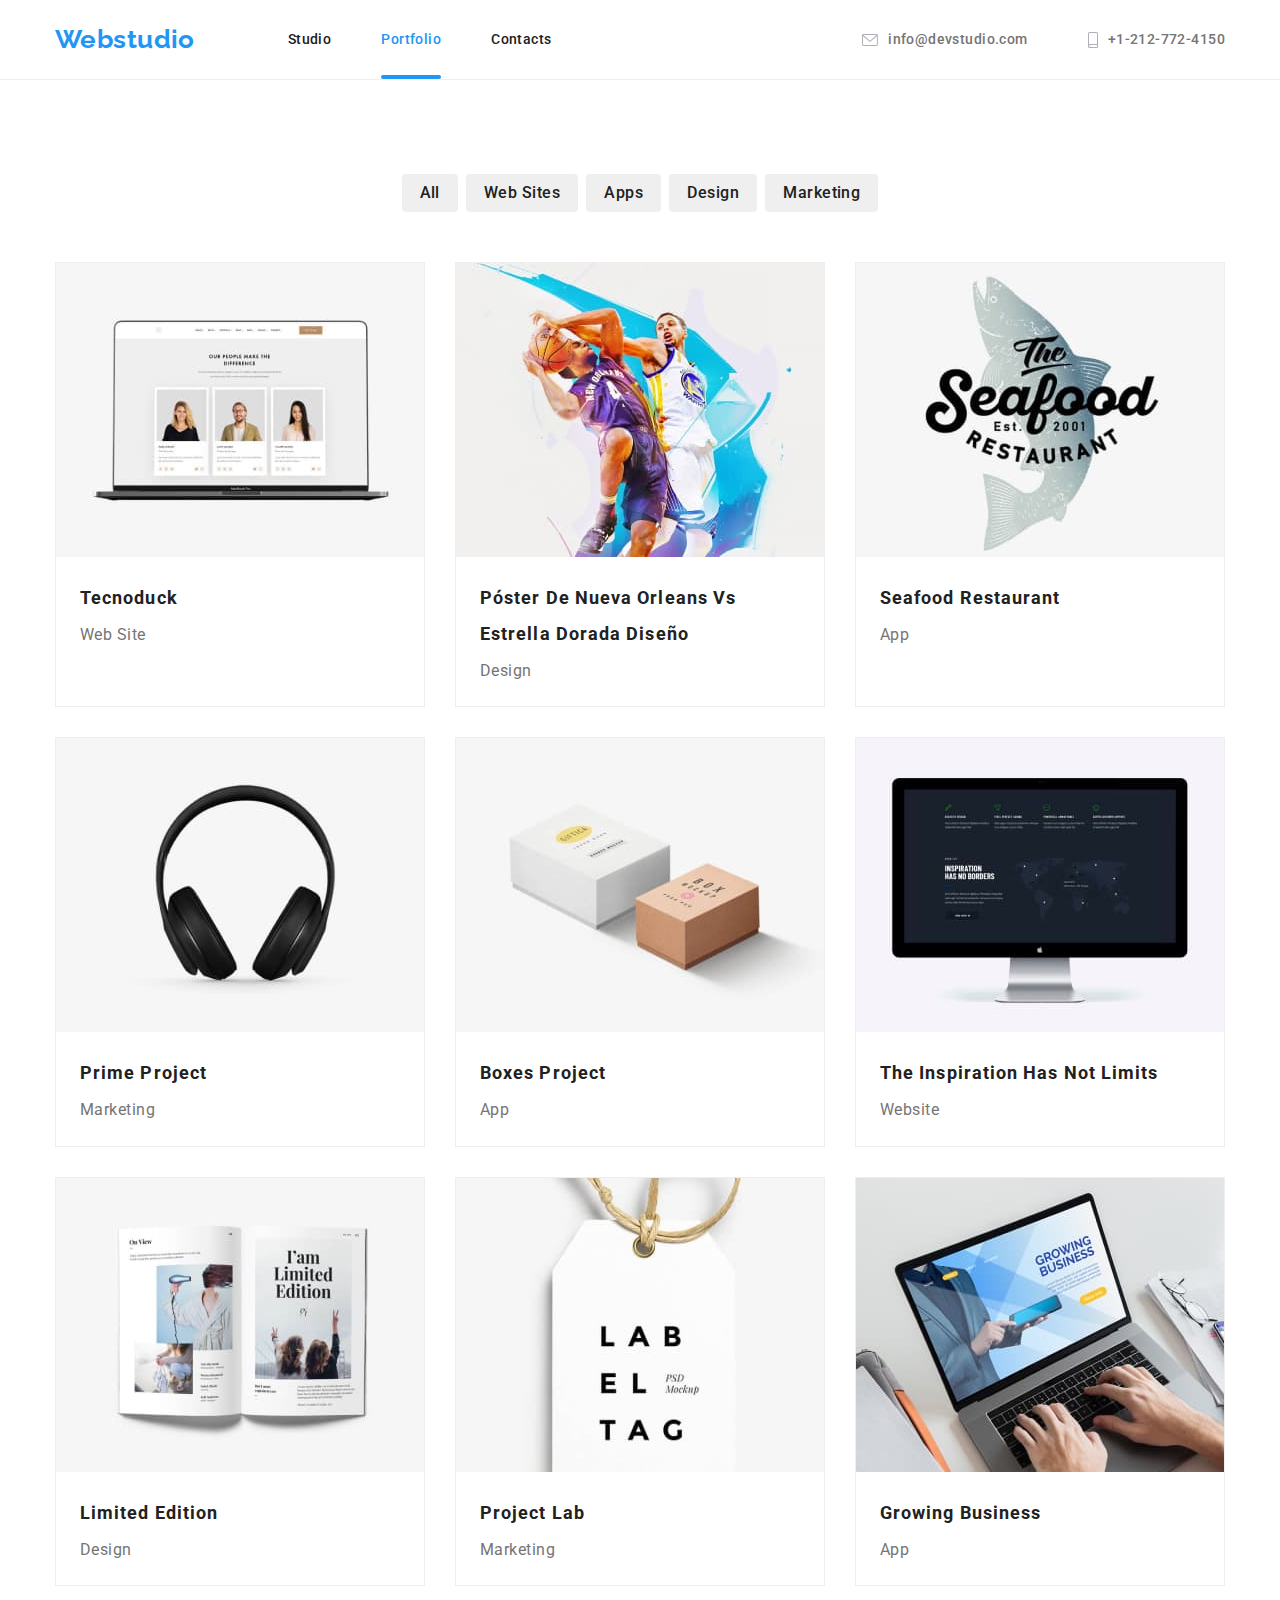
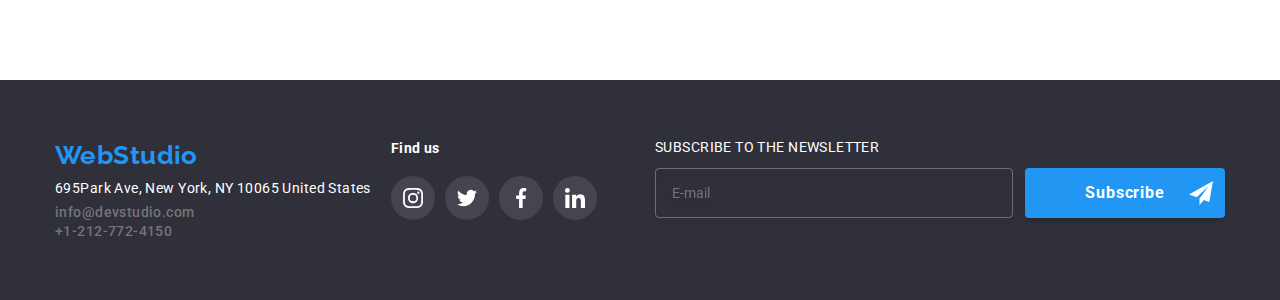
==== portfolio.html @ 1fa424a2 "Initial commit" ====
<!DOCTYPE html>
<html lang="en">
  <head>
    <meta charset="UTF-8" />
    <meta http-equiv="X-UA-Compatible" content="IE=edge" />
    <meta name="viewport" content="width=device-width, initial-scale=1.0" />
    <title>Document</title>
    <link rel="stylesheet" href="modern-normalize.css" />
    <link rel="stylesheet" href="./css/style.css" />
    <link rel="preconnect" href="https://fonts.googleapis.com" />
    <link rel="preconnect" href="https://fonts.gstatic.com" crossorigin />
    <link
      href="https://fonts.googleapis.com/css2?family=Raleway:wght@700&family=Roboto:wght@400;500;700;900&display=swap"
      rel="stylesheet"
    />
  </head>
  <body>
    <header class="border">
      <div class="container header-container">
        <nav class="menu">
          <a class="logo" href="index.html">Webstudio</a>
          <ul class="list header-pages">
            <li id="current" class="list-item">
              <a class="list link-pages" href="index.html">Studio</a>
            </li>
            <li class="list-item">
              <a class="list link-pages current portfolio" href="portfolio.html"
                >Portfolio</a
              >
            </li>
            <li class="list-item">
              <a class="list link-pages contacto" href="#">Contacts</a>
            </li>
          </ul>
        </nav>

        <ul class="list-contact">
          <li class="list-item">
            <a
              class="list link email list-contact icon icon-contact"
              href="mailto: info@devstudio.com"
            >
              <svg width="16" height="12">
                <use href="./images/symbol-defs.svg#icon-sobre-activable"></use>
              </svg>
              info@devstudio.com
            </a>
          </li>
          <li class="list-item">
            <a
              class="list link tel list-contact icon icon-contact"
              href="tel: +1-212-772-4150"
            >
              <svg width="10" height="16">
                <use href="./images/symbol-defs.svg#icon-telfono"></use>
              </svg>
              +1-212-772-4150
            </a>
          </li>
        </ul>
      </div>
    </header>
    <main>
      <section class="section">
        <div class="container list-portfolio">
          <h1 class="visually-hidden" hidden>portfolio</h1>
          <ul class="list portfolio-button">
            <li class="item-button">
              <button class="list button all" type="button">all</button>
            </li>
            <li class="item-button">
              <button class="list button web sites" type="button">
                web sites
              </button>
            </li>
            <li class="item-button">
              <button class="list button apps" type="button">apps</button>
            </li>
            <li class="item-button">
              <button class="list button design" type="button">design</button>
            </li>
            <li class="item-button">
              <button class="list button marketing" type="button">
                marketing
              </button>
            </li>
          </ul>

          <ul class="list list-container">
            <li class="container-portfolio">
              <a class="link-poster" href="www.tecknoduck.com">
                <div class="container-mask">
                  <img
                    class="image-portfolio"
                    src="./images/img8.jpg"
                    width="370"
                    alt="Computer"
                  />
                  <p class="text-mask">
                    Tecnoduck es una plataforma de distribución de coronavirus
                    de última generación. Las compañías usan esta plataforma
                    para el espionaje digital y los ataques a los servidores
                    seguros de la competencia.
                  </p>
                </div>
                <div class="feature-portfolio">
                  <h3 class="description">tecnoduck</h3>
                  <p class="text">web site</p>
                </div>
              </a>
            </li>
            <li class="container-portfolio">
              <a class="link-poster" href="www.new_orleans.com">
                <div class="container-mask">
                  <img
                    class="image-portfolio"
                    src="./images/img9.jpg"
                    width="370"
                    alt="new orleans vs golden star"
                  />
                  <p class="text-mask">
                    Tecnoduck es una plataforma de distribución de coronavirus
                    de última generación. Las compañías usan esta plataforma
                    para el espionaje digital y los ataques a los servidores
                    seguros de la competencia.
                  </p>
                </div>
                <div class="feature-portfolio">
                  <h3 class="description">
                    Póster de Nueva Orleans vs Estrella Dorada Diseño
                  </h3>
                  <p class="text">design</p>
                </div>
              </a>
            </li>
            <li class="container-portfolio">
              <a class="link-poster" href="www.new_orleans.com">
                <div class="container-mask">
                  <img
                    class="image-portfolio"
                    src="./images/img10.jpg"
                    width="370"
                    alt="seafood restaurant"
                  />
                  <p class="text-mask">
                    Tecnoduck es una plataforma de distribución de coronavirus
                    de última generación. Las compañías usan esta plataforma
                    para el espionaje digital y los ataques a los servidores
                    seguros de la competencia.
                  </p>
                </div>
                <div class="feature-portfolio">
                  <h3 class="description">Seafood restaurant</h3>
                  <p class="text">app</p>
                </div>
              </a>
            </li>
            <li class="container-portfolio">
              <a class="link-poster" href="www.new_orleans.com">
                <div class="container-mask">
                  <img
                    class="image-portfolio"
                    src="./images/img11.jpg"
                    width="370"
                    alt="earphones"
                  />
                  <p class="text-mask">
                    Tecnoduck es una plataforma de distribución de coronavirus
                    de última generación. Las compañías usan esta plataforma
                    para el espionaje digital y los ataques a los servidores
                    seguros de la competencia.
                  </p>
                </div>
                <div class="feature-portfolio">
                  <h3 class="description">prime project</h3>
                  <p class="text">marketing</p>
                </div>
              </a>
            </li>
            <li class="container-portfolio">
              <a class="link-poster" href="www.new_orleans.com">
                <div class="container-mask">
                  <img
                    class="image-portfolio"
                    src="./images/img12.jpg"
                    width="370"
                    alt="boxes project"
                  />
                  <p class="text-mask">
                    Tecnoduck es una plataforma de distribución de coronavirus
                    de última generación. Las compañías usan esta plataforma
                    para el espionaje digital y los ataques a los servidores
                    seguros de la competencia.
                  </p>
                </div>
                <div class="feature-portfolio">
                  <h3 class="description">boxes project</h3>
                  <p class="text">app</p>
                </div>
              </a>
            </li>
            <li class="container-portfolio">
              <a class="link-poster" href="www.new_orleans.com">
                <div class="container-mask">
                  <img
                    class="image-portfolio"
                    src="./images/img13.jpg"
                    width="370"
                    alt="inspiration"
                  />
                  <p class="text-mask">
                    Tecnoduck es una plataforma de distribución de coronavirus
                    de última generación. Las compañías usan esta plataforma
                    para el espionaje digital y los ataques a los servidores
                    seguros de la competencia.
                  </p>
                </div>
                <div class="feature-portfolio">
                  <h3 class="description">the inspiration has not limits</h3>
                  <p class="text">website</p>
                </div>
              </a>
            </li>
            <li class="container-portfolio">
              <a class="link-poster" href="www.new_orleans.com">
                <div class="container-mask">
                  <img
                    class="image-portfolio"
                    src="./images/img14.jpg"
                    width="370"
                    alt="limited edition"
                  />
                  <p class="text-mask">
                    Tecnoduck es una plataforma de distribución de coronavirus
                    de última generación. Las compañías usan esta plataforma
                    para el espionaje digital y los ataques a los servidores
                    seguros de la competencia.
                  </p>
                </div>
                <div class="feature-portfolio">
                  <h3 class="description">limited edition</h3>
                  <p class="text">design</p>
                </div>
              </a>
            </li>
            <li class="container-portfolio">
              <a class="link-poster" href="www.new_orleans.com">
                <div class="container-mask">
                  <img
                    class="image-portfolio"
                    src="./images/img15.jpg"
                    width="370"
                    alt="lab project"
                  />
                  <p class="text-mask">
                    Tecnoduck es una plataforma de distribución de coronavirus
                    de última generación. Las compañías usan esta plataforma
                    para el espionaje digital y los ataques a los servidores
                    seguros de la competencia.
                  </p>
                </div>
                <div class="feature-portfolio">
                  <h3 class="description">project lab</h3>
                  <p class="text">marketing</p>
                </div>
              </a>
            </li>
            <li class="container-portfolio">
              <a class="link-poster" href="www.new_orleans.com">
                <div class="container-mask">
                  <img
                    class="image-portfolio"
                    src="./images/img16.jpg"
                    width="370"
                    alt="growing business"
                  />
                  <p class="text-mask">
                    Tecnoduck es una plataforma de distribución de coronavirus
                    de última generación. Las compañías usan esta plataforma
                    para el espionaje digital y los ataques a los servidores
                    seguros de la competencia.
                  </p>
                </div>
                <div class="feature-portfolio">
                  <h3 class="description">growing business</h3>
                  <p class="text">app</p>
                </div>
              </a>
            </li>
          </ul>
        </div>
      </section>
    </main>
    <footer class="footer-section">
      <div class="container container-footer">
        <div>
          <a class="logo-footer" href="WebStudio">WebStudio</a>
          <address class="">
            <a
              class="link contacts site"
              href="https://goo.gl/maps/ua91CeisvxC2wW5t7"
              >695Park Ave, New York, NY 10065 United States</a
            >
            <ul class="link list-footer">
              <li class="footer-item">
                <a class="link contacts email" href="mailto:info@devstudio.com"
                  >info@devstudio.com</a
                >
              </li>
              <li class="footer-item">
                <a class="link contacts tel" href="tel:+1-212-772-4150"
                  >+1-212-772-4150</a
                >
              </li>
            </ul>
          </address>
        </div>
        <div class="icon-social-section">
          <h3 class="social-media">Find us</h3>
          <ul class="list container-icon-footer">
            <li class="container-icon-footer-link">
              <a
                class="icon-footer icon-footer-social"
                href="www.instagram.com"
              >
                <svg width="20" height="20">
                  <use href="./images/symbol-defs.svg#icon-instagram"></use>
                </svg>
              </a>
            </li>
            <li class="container-icon-footer-link">
              <a class="icon-footer icon-footer-social" href="www.twitter.com">
                <svg width="20" height="20">
                  <use href="./images/symbol-defs.svg#icon-twitter"></use>
                </svg>
              </a>
            </li>
            <li class="container-icon-footer-link">
              <a class="icon-footer icon-footer-social" href="www.facebook.com">
                <svg width="20" height="20">
                  <use href="./images/symbol-defs.svg#icon-facebook"></use>
                </svg>
              </a>
            </li>
            <li class="container-icon-footer-link">
              <a class="icon-footer icon-footer-social" href="www.linkedin.com">
                <svg width="20" height="20">
                  <use href="./images/symbol-defs.svg#icon-linkedin"></use>
                </svg>
              </a>
            </li>
          </ul>
        </div>
        <div class="subscribe">
          <p class="text-subscribe">subscribe to the newsletter</p>
          <div class="content-subscribe">
            <form class="form" name="signup_form" autocomplete="on" novalidate>
              <div>
                <label>
                  <input
                    class="input input-email"
                    type="email"
                    name="email"
                    placeholder="E-mail"
                    class="text-placeholder"
                    pattern="[a-zA-Z0-9_]+([.][a-zA-Z0-9_]+)*@[a-zA-Z0-9_]+([.][a-zA-Z0-9_]+)*[.][a-zA-Z]{1,5}"
                    size="40"
                    required
                  />
                </label>
              </div>
              <button class="button-subscribe" type="submit">
                <span class="text-subscribe-button"> Subscribe </span>
                <svg class="icon-subscribe" width="24" height="24">
                  <use href="./images/symbol-defs.svg#icon-airplane"></use>
                </svg>
              </button>
            </form>
          </div>
        </div>
      </div>
    </footer>
  </body>
</html>
---- css/style.css ----
body {
  font-size: 14px;
  font-family: 'Roboto', sans-serif;
  letter-spacing: 0.03em;
  color: var(--primary-text-color);
  background-color: var(--primary-white-color);
}
:root {
  --brand-color: #2196f3;
  --primary-text-color: #212121;
  --primary-white-color: #ffffff;
  --primary-enlace-color: #757575;
  --primary-background-color: #2f303a;
  --secondary-text-color: #757575;
  --secondary-background-color: #f5f4fa;
  --container-color: #eeeeee;
  --fill-icon: #afb1b8;
}
h1,
h2,
h3,
h4,
h5,
h6,
p {
  margin-top: 0;
}
.section {
  padding-top: 94px;
  padding-bottom: 94px;
}
.container {
  width: 1200px;
  padding-left: 15px;
  padding-right: 15px;
  margin: 0 auto;
}
.header-container {
  display: flex;
  align-items: center;
}

.border {
  border-bottom: 1px solid #eeeeee;
}
.menu {
  display: flex;
  align-items: center;
}
.list.link {
  color: var(--secondary-text-color);
}
.list {
  list-style: none;
  padding-left: 0px;
  margin: 0px;
}
.link-pages {
  cursor: pointer;
  padding-top: 30px;
  padding-bottom: 30px;
  font-style: normal;
  font-weight: 500;
  line-height: 1.2;
  color: var(--primary-text-color);
  text-decoration: none;
  list-style: none;
  height: 50px;
  position: relative;
  transition: color 250ms cubic-bezier(0.4, 0, 0.2, 1);
}
.current::after {
  content: '';
  display: block;
  width: 100%;
  height: 4px;
  background-color: var(--brand-color);
  position: absolute;
  bottom: -2px;
  border-radius: 2px;
}

*,
*::before,
*::after {
  box-sizing: border-box;
}
.list.header {
  margin-left: 93px;
  padding-left: 0px;
  margin-top: 0px;
  margin-bottom: 0px;
}

.list-contact {
  list-style: none;
  display: flex;
  margin-left: auto;
  align-items: center;
  margin-bottom: 0;
  margin-top: 0;
  padding-left: 0;
  gap: 10px;
  transition: color 250ms cubic-bezier(0.4, 0, 0.2, 1);
}
.list-contact:hover,
.list-contact:focus {
  color: var(--brand-color);
}

.icon {
  z-index: 2;
  fill: var(--fill-icon);
}
.icon-contact:hover,
.icon-contact:focus {
  fill: var(--brand-color);
  outline: none;
}

.icon:focus,
.icon:hover {
  fill: var(--brand-color);
  outline: none;
}

.list-item {
  margin-right: 50px;
  color: var(--secondary-text-color);
}

.list-item:last-child {
  margin-right: 0;
}

.list-link:last-child {
  margin: 0;
}
.button:focus {
  color: var(--primary-white-color);
  background: var(--brand-color);
  box-shadow: 0px 3px 1px rgba(0, 0, 0, 0.1), 0px 1px 2px rgba(0, 0, 0, 0.08),
    0px 2px 2px rgba(0, 0, 0, 0.12);
  border-radius: 4px;
  outline: none;
}
.link:focus {
  color: var(--brand-color);
  outline: none;
}
.link-pages:focus,
.link-pages:hover {
  color: var(--brand-color);
  outline: none;
}

.logo {
  font-family: 'Raleway';
  font-style: normal;
  font-weight: 700;
  font-size: 26px;
  line-height: 1.2;
  color: var(--brand-color);
  text-decoration: none;
  cursor: pointer;
  padding-top: 24px;
  padding-bottom: 24px;
}
.header-pages {
  display: flex;
  align-items: center;
  margin-left: 93px;
}
.link {
  font-style: normal;
  font-weight: 500;
  line-height: 1.2;
  color: var(--primary-text-color);
  text-decoration: none;
  list-style: none;
}
.link.contacts {
  font-style: normal;
  font-weight: 500;
  font-size: 14px;
  color: var(--primary-enlace-color);
  text-decoration: none;
  list-style: none;
  transition: color 250ms cubic-bezier(0.4, 0, 0.2, 1);
}

.link.contacts:hover,
.link.contacts:focus {
  color: var(--brand-color);
  outline: none;
}
.link:hover,
.link:focus {
  color: var(--brand-color);
}

.hero-section {
  background: var(--primary-background-color);
  padding-top: 200px;
  padding-bottom: 200px;
  background-image: url(../images/Imagen_hero.jpg);
  background-repeat: no-repeat;
  margin: auto;
  align-items: center;
  justify-content: center;
  background-position: 50% 50%;
  background-size: cover;
}
.hero-image {
  width: 1200px;
  margin: 0 auto;
}
.hero-content {
  display: flex;
  flex-direction: column;
  align-content: center;
  text-align: center;
  align-items: center;
}
.hero.title {
  font-style: normal;
  font-weight: 900;
  font-size: 44px;
  line-height: 1.4;
  letter-spacing: 0.06em;
  text-transform: uppercase;
  color: var(--primary-white-color);
  width: 696px;
  margin-top: 0px;
  margin-bottom: 30px;
  text-align: center;
}
.hero.buttom {
  font-family: inherit;
  font-style: normal;
  font-weight: 700;
  font-size: 16px;
  line-height: 1.9;
  text-align: center;
  letter-spacing: 0.06em;
  color: var(--primary-white-color);
  background: var(--brand-color);
  box-shadow: 0px 4px 4px rgba(0, 0, 0, 0.15);
  border-radius: 4px;
  cursor: pointer;
  padding: 10px 32px;
  transition: box-shadow 250ms cubic-bezier(0.4, 0, 0.2, 1),
    color 250ms cubic-bezier(0.4, 0, 0.2, 1),
    background-color 250ms cubic-bezier(0.4, 0, 0.2, 1);
}
.hero.button:focus,
.hero.button:hover {
  outline: var(--brand-color);
}

.backdrop {
  position: fixed;
  top: 0;
  left: 0;
  width: 100%;
  height: 100%;
  background-color: rgba(0, 0, 0, 0.5);
  opacity: 1;
  visibility: visible;
  transition: opacity 250ms cubic-bezier(0.4, 0, 0.2, 1),
    visibility 250ms cubic-bezier(0.4, 0, 0.2, 1);
}
.backdrop.is-hidden {
  visibility: hidden;
  opacity: 0;
  pointer-events: none;
}
.modal {
  position: absolute;
  top: 50%;
  left: 50%;
  transform: translate(-50%, -50%) scale(1);
  width: 528px;
  height: 581px;
  border-radius: 4px;
  background-color: var(--primary-white-color);
  box-shadow: 0px 1px 3px rgba(0, 0, 0, 0.12), 0px 1px 1px rgba(0, 0, 0, 0.14),
    0px 2px 1px rgba(0, 0, 0, 0.2);
  display: flex;
  flex-wrap: wrap;
  justify-content: center;
}
.input-information {
  padding-top: 40px;
}
.input-information-subscribe {
  display: flex;
  flex-wrap: wrap;
  justify-content: center;
  align-items: center;
  margin-bottom: 25px;
}
.text-modal {
  font-size: 20px;
  line-height: 1.1;
  text-align: Center;
  width: 448px;
  margin-bottom: 0;
  font-weight: 700;
  letter-spacing: 0.03em;
  color: var(--primary-text-color);
}
.title-text-modal {
  margin-bottom: 12px;
}
.button-exit {
  position: absolute;
  top: 8px;
  right: 8px;
  padding: 0;
  border: 0;
  margin: 0;
  display: flex;
  flex-wrap: wrap;
  justify-content: center;
  align-items: center;
  width: 30px;
  height: 30px;
  border-radius: 50%;
  background: var(--primary-white-color);
  border: 1px solid rgba(0, 0, 0, 0.1);
  fill: var(--fill-icon);
  transition: color 250ms cubic-bezier(0.4, 0, 0.2, 1),
    background-color 250ms cubic-bezier(0.4, 0, 0.2, 1);
}
.button-exit:focus,
.button-exit:hover {
  fill: var(--brand-color);
}
.container-subscribe {
  width: 448px;
  flex-wrap: wrap;
  align-items: center;
  justify-content: center;
}
.form {
  gap: 12px;
  display: flex;
  flex-wrap: wrap;
  align-items: center;
  justify-content: center;
}

.form-label {
  font-size: 12px;
  line-height: 1.2;
  text-align: Left;
  font-weight: 400;
  letter-spacing: 0.01em;
  color: var(--primary-enlace-color);
  margin-bottom: 10px;
  fill: var(--primary-text-color);
  transition: fill 250ms cubic-bezier(0.4, 0, 0.2, 1),
    border-color 250ms cubic-bezier(0.4, 0, 0.2, 1);
}
.comment {
  margin-bottom: 0;
}

.form-label:focus-within {
  fill: var(--brand-color);
}
.form-label-person {
  position: relative;
}

.icon-person {
  position: absolute;
  top: 25px;
  left: 15px;
}

.form-label-tel {
  position: relative;
}
.icon-tel {
  position: absolute;
  top: 25px;
  left: 15px;
}
.form-label-email {
  position: relative;
}
.icon-email {
  position: absolute;
  top: 25px;
  left: 15px;
}

.form-input-text {
  width: 448px;
  height: 120px;
  border-radius: 4px;
  border-color: var(--primary-text-color);
  padding: 12px 16px 12px 16px;
  border: 1px solid rgba(33, 33, 33, 0.2);
  cursor: pointer;
  margin-left: 0;
}
.form-input-text:focus-within {
  border-color: var(--brand-color);
  outline: 0 none;
}
.comment {
  display: flex;
  flex-direction: column;
}

.text-comment {
  justify-content: flex-start;
  font-size: 2px;
}
textarea {
  resize: none;
}
.container-terms {
  display: flex;
  justify-content: center;
  text-align: center;
  align-items: center;
  gap: 12px;
  margin-bottom: 12px;
}

.check-input {
  display: none;
}
.checkbox {
  width: 16px;
  height: 16px;
  border: 2px solid var(--primary-text-color);
  border-radius: 2px;
  display: flex;
  justify-content: center;
  align-items: center;
  cursor: pointer;
  fill: transparent;
  transition: color 250ms cubic-bezier(0.4, 0, 0.2, 1),
    fill 250ms cubic-bezier(0.4, 0, 0.2, 1);
  margin-bottom: 22px;
}

.checkbox svg {
  width: 16px;
  height: 16px;
}
.check-input:checked + .checkbox {
  background: var(--brand-color);
  border: 2px solid var(--brand-color);
}

.checkbox::before {
  content: '';
  background: var(--brand-color);
  position: absolute;
  border-radius: 2px;
  transform: scale(0);
  display: block;
  z-index: -1;
}

.modal-terms {
  color: var(--primary-enlace-color);
  font-weight: 400;
  font-size: 14px;
  line-height: 1.8;
  letter-spacing: 0.03em;
  width: 360px;
  text-align: left;
}
.form-input {
  padding: 8px;
  border: 1px solid #2a2a2a;
  font-family: inherit;
  font-size: 16px;
  outline: none;
  width: 448px;
  height: 40px;
  text-indent: 50px;
  gap: 10px;
  border: 1px solid rgba(33, 33, 33, 0.2);
  border-radius: 4px;
  cursor: pointer;
  fill: red;
}
.form-input:not(:placeholder-shown):required:valid {
  border-color: green;
}

.form-input:not(:placeholder-shown):required:invalid {
  border-color: red;
}
.form-input:focus-within {
  border-color: var(--brand-color);
}
.input-text-coment:focus-within {
  border-color: var(--brand-color);
}
.form-input::placeholder {
  color: var(--primary-white-color);
}
.section-feature {
  padding-top: 94px;
  padding-bottom: 94px;
}
.visually-hidden {
  position: absolute;
  width: 1px;
  height: 1px;
  margin: -1px;
  border: 0;
  padding: 0;
  white-space: nowrap;
  clip-path: inset(100%);
  clip: rect(0 0 0 0);
  overflow: hidden;
}
.icon-feature-section {
  display: flex;
  justify-content: center;
  align-items: center;
  cursor: pointer;
  background: var(--secondary-background-color);
  border-radius: 4px;
  margin-bottom: 30px;
  width: 270px;
  height: 120px;
}
.icon-feature {
  fill: var(--brand-color);
}

.feature-section {
  display: flex;
  flex-wrap: wrap;
  justify-content: center;
  gap: 30px;
  padding-bottom: 0;
  padding-top: 0;
}

.feature-box {
  flex-basis: calc((100% - 90px) / 4);
}

.feature-section-list-title {
  font-style: normal;
  font-weight: 700;
  line-height: 1.2;
  text-transform: uppercase;
  color: var(--primary-text-color);
  margin-bottom: 10px;
  letter-spacing: 0.03em;
}
.feature-section-list-text {
  font-style: normal;
  font-weight: 400;
  line-height: 24px;
  color: var(--secondary-text-color);
  margin-bottom: 0px;
}
.container-image-work-1 {
  position: relative;
  display: inline-block;
}
.container-image-work-2 {
  position: relative;
  display: inline-block;
}
.container-image-work-3 {
  position: relative;
  display: inline-block;
}
.text-work {
  position: absolute;
  right: 0;
  bottom: 0;
  color: var(--primary-white-color);
  width: 370px;
  background-color: rgba(47, 48, 58, 0.8);
  padding-bottom: 27px;
  padding-top: 27px;
  display: flex;
  justify-content: center;
  margin-bottom: 0;
}
.text-photos-work {
  margin-bottom: 0;
  font-weight: 700;
  font-size: 14px;
  text-align: center;
  line-height: 1.2;
  letter-spacing: 0.03em;
  text-transform: uppercase;
  color: var(--primary-white-color);
}
.photos-work {
  display: flex;
  flex-wrap: wrap;
  justify-content: center;
  gap: 30px;
  padding-top: 0;
  padding-bottom: 0;
}

.work-images {
  flex-basis: calc((100% - 60px) / 3);
}

.subtitle-work {
  font-style: normal;
  font-weight: 700;
  font-size: 36px;
  line-height: 1.2;
  text-align: center;
  color: var(--primary-text-color);
  margin-bottom: 55px;
}
.team-section {
  background-color: var(--secondary-background-color);
}
.subtitle-team {
  font-style: normal;
  font-weight: 700;
  font-size: 36px;
  line-height: 1.2;
  text-align: center;
  color: var(--primary-text-color);
  margin-top: 0px;
  margin-bottom: 50px;
}

.team.work {
  display: flex;
  flex-wrap: wrap;
  align-items: center;
  justify-content: center;
  padding: 0;
  gap: 30px;
  margin-top: 0;
  margin-bottom: 0;
}

.list.team {
  background-color: var(--primary-white-color);
  box-shadow: 0px 1px 3px rgba(0, 0, 0, 0.12), 0px 1px 1px rgba(0, 0, 0, 0.14),
    0px 2px 1px rgba(0, 0, 0, 0.2);
  border-radius: 0px 0px 4px 4px;
  padding-bottom: 0;
  padding-top: 0;
  flex-basis: calc((100% - 90px) / 4);
}
.team.images {
  padding-top: 0;
  padding-bottom: 0;
}
.feature-actor {
  padding-top: 30px;
}
.team.description {
  font-style: normal;
  font-weight: 500;
  font-size: 16px;
  line-height: 1.2;
  text-align: center;
  color: var(--primary-text-color);
  margin-bottom: 10px;
  padding-bottom: 0;
}
.team.text {
  font-style: normal;
  font-weight: 400;
  font-size: 16px;
  line-height: 1.2;
  text-align: center;
  color: var(--primary-enlace-color);
  margin-top: 0;
  margin-bottom: 16px;
}
.icon-team-section {
  display: flex;
  flex-wrap: wrap;
  align-items: center;
  justify-content: center;
  padding-bottom: 30px;
  padding-left: 0;
  gap: 10px;
  border-radius: 50%;
}
.icon-team-section-web {
  flex-basis: calc((100% - 90px) / 4);
}

.icon-team {
  margin: 0;
  padding: 0;
  display: flex;
  align-items: center;
  justify-content: center;
  width: 44px;
  height: 44px;
  border-radius: 50%;
  transition: fill 250ms cubic-bezier(0.4, 0, 0.2, 1),
    background-color 250ms cubic-bezier(0.4, 0, 0.2, 1);
}
.icon-team:hover,
.icon-team:focus {
  background-color: var(--brand-color);
  fill: var(--primary-white-color);
  border-radius: 50%;

  outline: none;
}

.customer-section {
  padding-top: 59px;
  padding-bottom: 151px;
}
.subtitle-customer {
  font-style: normal;
  font-weight: 700;
  font-size: 36px;
  line-height: 1.2;
  text-align: center;
  color: var(--primary-text-color);
  margin-bottom: 44px;
}
.icon-customer-section {
  display: flex;
  flex-wrap: wrap;
  justify-content: center;
  align-items: center;
  gap: 30px;
  padding-left: 0;
}
.icon-customer-section-link {
  padding-top: 0;
  flex-basis: calc((100% - 150px) / 6);
  width: 170px;
}

.icon-customer {
  border: 1px solid var(--fill-icon);
  border-radius: 4px;
  display: flex;
  flex-wrap: wrap;
  justify-content: center;
  align-items: center;
  width: 170px;
  height: 81px;
  transition: color 250ms cubic-bezier(0.4, 0, 0.2, 1),
    border-color 250ms cubic-bezier(0.4, 0, 0.2, 1);
}
.icon-customer:hover,
.icon-customer:focus {
  border: 1px solid var(--brand-color);
  border-radius: 4px;
}

.footer-section {
  background: var(--primary-background-color);
  padding-top: 60px;
  padding-bottom: 60px;
  display: flex;
}

.logo-footer {
  font-family: 'Raleway';
  font-style: normal;
  font-weight: 700;
  font-size: 26px;
  line-height: 1.2;
  color: var(--brand-color);
  text-decoration: none;
  cursor: pointer;
  margin-bottom: 9px;
  display: block;
}
.contacts.site {
  margin-bottom: 7px;
  display: block;
}
.container-footer {
  display: flex;
  gap: 20px;
}
.list-footer {
  margin-top: 0px;
  margin-bottom: 0px;
  padding-left: 0;
}
.contacts {
  font-style: normal;
  font-weight: 500;
  font-size: 14px;
  color: #757575;
  text-decoration: none;
  list-style: none;
}

.contacts:hover,
.contacts:focus {
  color: var(--brand-color);
}
.link.site {
  font-style: normal;
  font-weight: 400;
  font-size: 14px;
  color: var(--primary-white-color);
  text-decoration: none;
  transition: color 250ms cubic-bezier(0.4, 0, 0.2, 1);
}
.footer-item {
  margin-bottom: 2px;
}
.footer-item:last-child {
  margin-bottom: 0;
}

.icon-footer {
  cursor: pointer;
  border-radius: 50%;
  background: rgba(255, 255, 255, 0.1);
  transition: fill 250ms cubic-bezier(0.4, 0, 0.2, 1),
    background-color 250ms cubic-bezier(0.4, 0, 0.2, 1);
}
.icon-footer-social {
  fill: var(--primary-white-color);
  display: flex;
  flex-wrap: wrap;
  justify-content: center;
  align-items: center;
  width: 44px;
  height: 44px;
  border-radius: 50%;
}
.icon-footer-social:hover,
.icon-footer-social:focus {
  background-color: var(--brand-color);
  outline: none;
}

.icon-social-section {
  fill: var(--primary-white-color);
}
.container-icon-footer {
  display: flex;
  flex-wrap: wrap;
  justify-content: center;
  align-items: center;
  cursor: pointer;
  gap: 10px;
}
.container-icon-footer-link {
  flex-basis: calc((100% - 30px) / 4);
}

.link.site:hover,
.link.site:focus {
  color: var(--brand-color);
}
.social-media {
  font-style: normal;
  font-weight: 700;
  font-size: 14px;
  color: var(--primary-white-color);
  margin-bottom: 20px;
}
.subscribe {
  margin-left: auto;
  height: 86px;
}
.text-subscribe {
  font-size: 14px;
  line-height: 1.2;
  line-height: 100%;
  text-align: Left;
  color: var(--primary-white-color);
  text-transform: uppercase;
  width: 275px;
}
.content-subscribe {
  display: flex;
  justify-content: center;
  align-items: center;
  transition: color 250ms cubic-bezier(0.4, 0, 0.2, 1),
    fill 250ms cubic-bezier(0.4, 0, 0.2, 1);
}
.input-email {
  width: 358px;
  height: 50px;
  background-color: transparent;
  color: var(--primary-white-color);
  border-radius: 4px;
  border: 1px solid rgba(255, 255, 255, 0.3);
  filter: drop-shadow(0px 4px 4px rgba(0, 0, 0, 0.15));

  padding-left: 16px;
}

.input:not(:placeholder-shown):required:valid {
  border-color: green;
}

.input:not(:placeholder-shown):required:invalid {
  border-color: red;
}
.input:focus-within {
  border-color: var(--brand-color);
}
.input:focus-within .icon-person {
  fill: var(--brand-color);
}

.text-placeholder {
  font-size: 16px;
  line-height: 20px;
  line-height: 107%;
  text-align: Left;
}

.button-subscribe {
  position: relative;
  width: 200px;
  height: 50px;
  padding: 0;
  border: 0;
  background-color: var(--brand-color);
  border-radius: 4px;
  display: flex;
  justify-content: center;
  align-items: center;
  box-shadow: 0px 4px 4px rgba(0, 0, 0, 0.15);
  border-radius: 4px;
  cursor: pointer;
  margin: 0 auto;
  color: var(--primary-white-color);
}
.text-subscribe-button {
  font-weight: 700;
  font-size: 16px;
  line-height: 1.8;
  letter-spacing: 0.06em;
  color: var(--primary-white-color);
}

.icon-subscribe {
  position: absolute;
  fill: var(--primary-white-color);
  right: 12px;
}

.list.portfolio {
  gap: 50px;
}
.item-button {
  margin-right: 8px;
  transition: color 250ms cubic-bezier(0.4, 0, 0.2, 1),
    background-color 250ms cubic-bezier(0.4, 0, 0.2, 1),
    box-shadow 250ms cubic-bezier(0.4, 0, 0.2, 1);
}
.item-button:last-child {
  margin-right: 0;
}
.button {
  font-family: inherit;
  color: var(--primary-text-color);
  font-style: normal;
  font-weight: 500;
  font-size: 16px;
  line-height: 1.6;
  text-align: center;
  letter-spacing: 0.03em;
  border-radius: 4px;
  border: none;
  text-transform: capitalize;
  cursor: pointer;
  padding: 6px 18px 6px 18px;
  transition: color 250ms cubic-bezier(0.4, 0, 0.2, 1),
    background-color 250ms cubic-bezier(0.4, 0, 0.2, 1),
    box-shadow 250ms cubic-bezier(0.4, 0, 0.2, 1);
}
.button:hover,
.button:focus {
  color: var(--primary-white-color);
  background: var(--brand-color);
  box-shadow: 0px 3px 1px rgba(0, 0, 0, 0.1), 0px 1px 2px rgba(0, 0, 0, 0.08),
    0px 2px 2px rgba(0, 0, 0, 0.12);
  border-radius: 4px;
}
.portfolio-button {
  display: flex;
  justify-content: center;
  margin-bottom: 50px;
}
.list-container {
  flex-wrap: wrap;
  display: flex;
  gap: 30px;
}

.container-portfolio {
  color: var(--primary-white-color);
  border: 1px solid var(--container-color);
  width: 370px;
  margin-bottom: 0;
  flex-basis: calc((100% - 60px) / 3);
  cursor: pointer;
  padding-bottom: 0;
  transition: box-shadow 250ms cubic-bezier(0.4, 0, 0.2, 1);
}
.container-portfolio:hover,
.container-portfolio:focus {
  box-shadow: 0px 1px 1px rgba(0, 0, 0, 0.12), 0px 4px 4px rgba(0, 0, 0, 0.06),
    1px 4px 6px rgba(0, 0, 0, 0.16);
}

.feature-portfolio {
  padding-bottom: 20px;
  margin-top: 0;
  margin-top: 0;
  padding-top: 20px;
  padding-left: 24px;
  padding-right: 24px;
  width: 370px;
}
.link-poster {
  width: 370px;
  outline: none;
  text-decoration: none;
  transition: 250ms cubic-bezier(0.4, 0, 0.2, 1);
}
.description {
  font-style: normal;
  font-weight: 700;
  font-size: 18px;
  line-height: 2;
  letter-spacing: 0.06em;
  color: var(--primary-text-color);
  text-transform: capitalize;
  margin-bottom: 4px;
}
.text {
  font-style: normal;
  font-weight: 400;
  font-size: 16px;
  line-height: 1.9;
  letter-spacing: 0.03em;
  color: var(--secondary-text-color);
  text-transform: capitalize;
  margin-bottom: 0px;
}
.container-mask {
  position: relative;
  overflow: hidden;
}

.text-mask {
  position: absolute;
  top: 0;
  left: 0;
  width: 100%;
  height: 100%;
  font-weight: 400;
  font-size: 18px;
  line-height: 1.6;
  letter-spacing: 0.03em;
  color: var(--primary-white-color);
  overflow: hidden;
  opacity: 0;
  text-align: left;
  margin-bottom: 0;
  padding: 63px 24px 63px 24px;
  background: rgba(33, 150, 243, 0.9);
  transform: translateY(100%);
  transition: 250ms cubic-bezier(0.4, 0, 0.2, 1);
}

.link-poster:hover .text-mask,
.link-poster:focus .text-mask {
  transform: translateY(0%);
  opacity: 1;
}

.current {
  color: var(--brand-color);
  text-decoration: none;
}
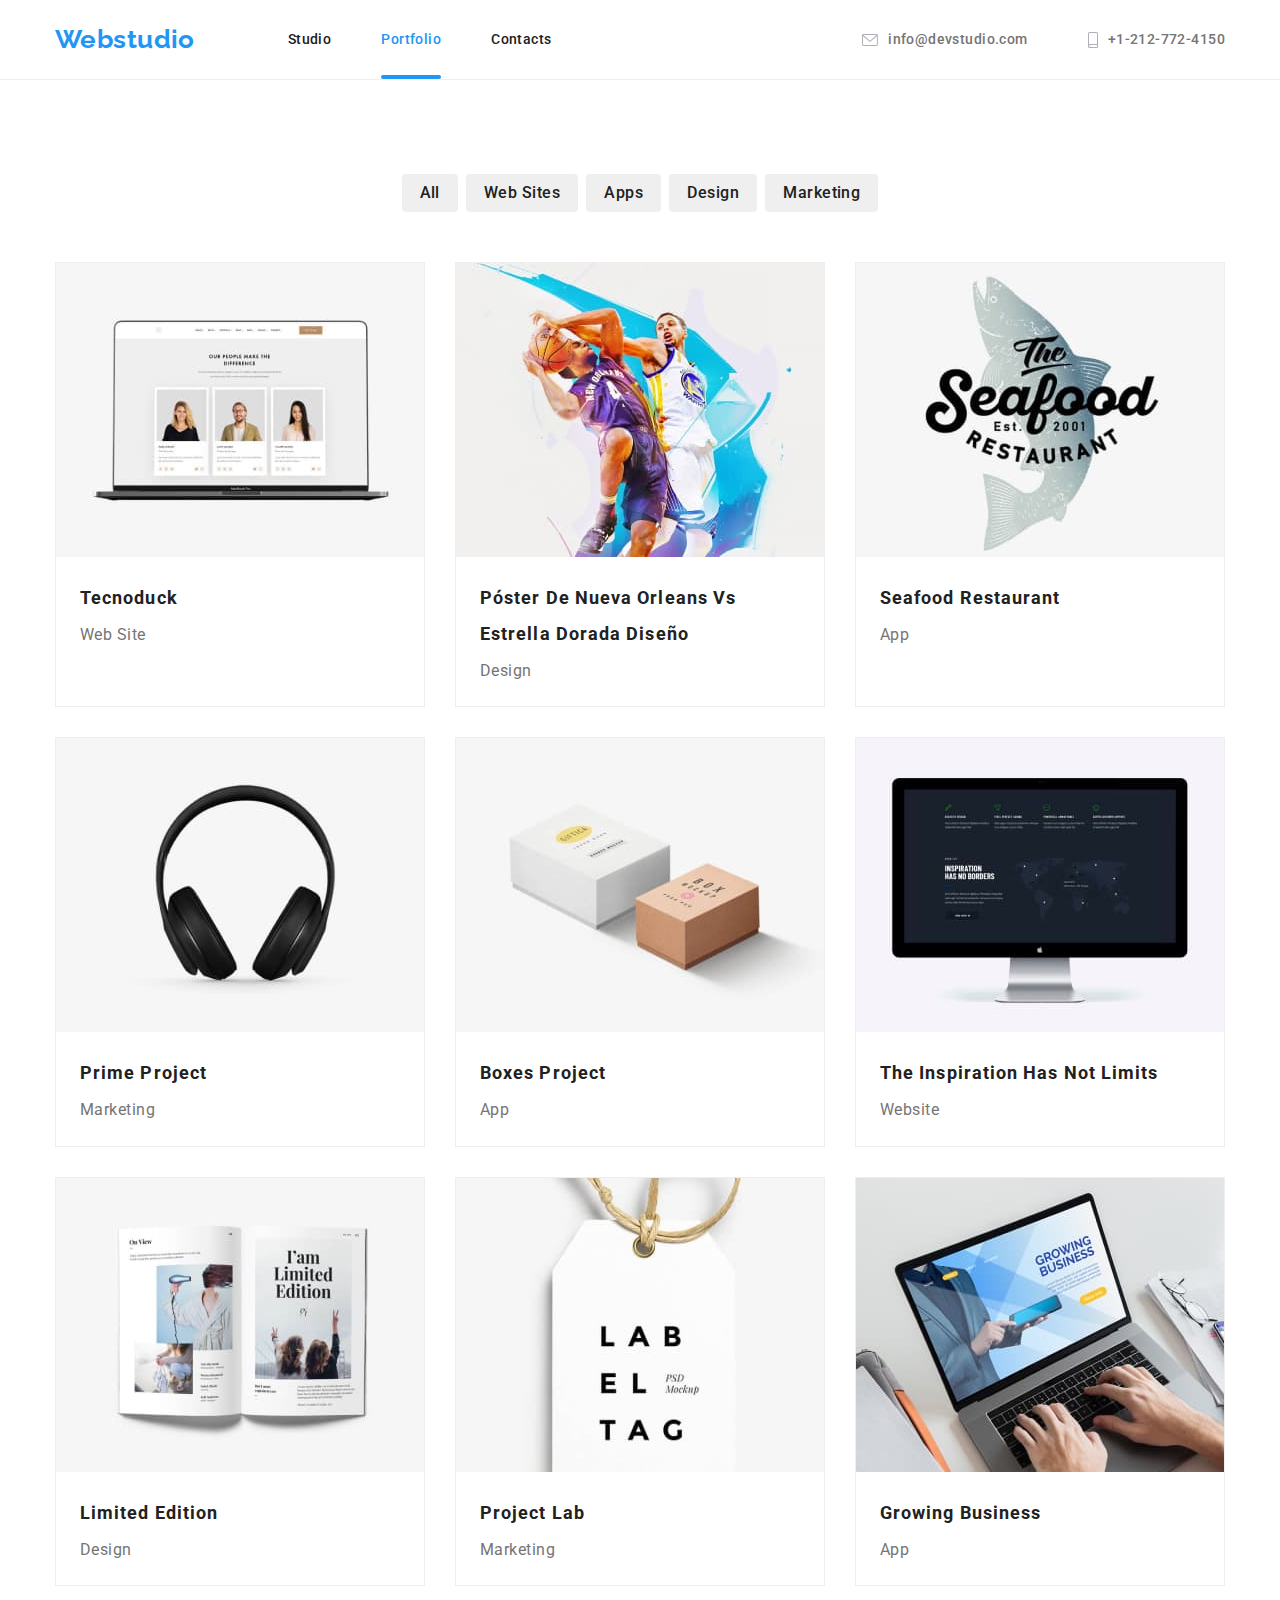
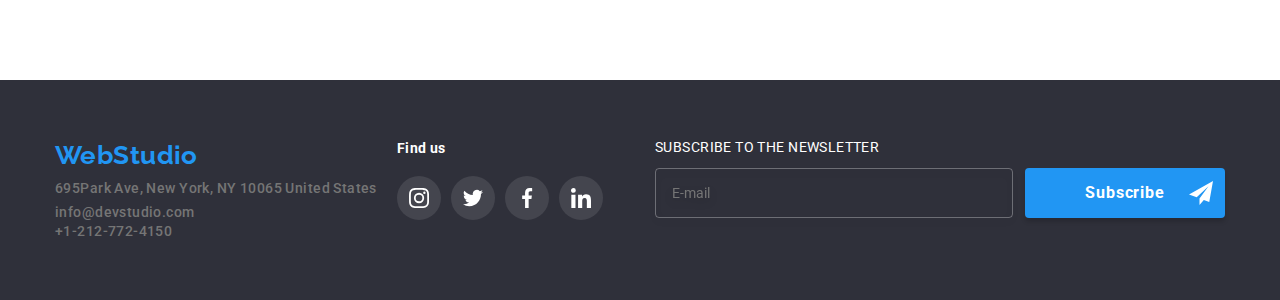
==== commit e5643c85: "tarea_7" ====
--- a/portfolio.html
+++ b/portfolio.html
@@ -13,31 +13,32 @@
       href="https://fonts.googleapis.com/css2?family=Raleway:wght@700&family=Roboto:wght@400;500;700;900&display=swap"
       rel="stylesheet"
     />
+    <link rel="stylesheet" href="./css/main.min.css" />
   </head>
   <body>
-    <header class="border">
-      <div class="container header-container">
-        <nav class="menu">
+    <header class="header__border">
+      <div class="container header__container">
+        <nav class="header__menu">
           <a class="logo" href="index.html">Webstudio</a>
-          <ul class="list header-pages">
-            <li id="current" class="list-item">
-              <a class="list link-pages" href="index.html">Studio</a>
-            </li>
-            <li class="list-item">
-              <a class="list link-pages current portfolio" href="portfolio.html"
+          <ul class="list header__pages">
+            <li id="current" class="header__list--item">
+              <a class="list header__link--pages" href="index.html">Studio</a>
+            </li>
+            <li class="header__list--item">
+              <a class="list header__link--pages current" href="portfolio.html"
                 >Portfolio</a
               >
             </li>
-            <li class="list-item">
-              <a class="list link-pages contacto" href="#">Contacts</a>
+            <li class="header__list--item">
+              <a class="list header__link--pages" href="index.html">Contacts</a>
             </li>
           </ul>
         </nav>
 
-        <ul class="list-contact">
-          <li class="list-item">
+        <ul class="header__list--contact">
+          <li class="header__list--item">
             <a
-              class="list link email list-contact icon icon-contact"
+              class="list link header__list--contact icon"
               href="mailto: info@devstudio.com"
             >
               <svg width="16" height="12">
@@ -46,9 +47,9 @@
               info@devstudio.com
             </a>
           </li>
-          <li class="list-item">
+          <li class="header__list--item">
             <a
-              class="list link tel list-contact icon icon-contact"
+              class="list link header__list--contact icon"
               href="tel: +1-212-772-4150"
             >
               <svg width="10" height="16">
@@ -62,228 +63,236 @@
     </header>
     <main>
       <section class="section">
-        <div class="container list-portfolio">
+        <div class="container">
           <h1 class="visually-hidden" hidden>portfolio</h1>
-          <ul class="list portfolio-button">
-            <li class="item-button">
-              <button class="list button all" type="button">all</button>
-            </li>
-            <li class="item-button">
-              <button class="list button web sites" type="button">
+          <ul class="list portfolio__button">
+            <li class="portfolio__button--item">
+              <button class="list portfolio__button--properties" type="button">
+                all
+              </button>
+            </li>
+            <li class="portfolio__button--item">
+              <button class="list portfolio__button--properties" type="button">
                 web sites
               </button>
             </li>
-            <li class="item-button">
-              <button class="list button apps" type="button">apps</button>
-            </li>
-            <li class="item-button">
-              <button class="list button design" type="button">design</button>
-            </li>
-            <li class="item-button">
-              <button class="list button marketing" type="button">
+            <li class="portfolio__button--item">
+              <button class="list portfolio__button--properties" type="button">
+                apps
+              </button>
+            </li>
+            <li class="portfolio__button--item">
+              <button class="list portfolio__button--properties" type="button">
+                design
+              </button>
+            </li>
+            <li class="portfolio__button--item">
+              <button class="list portfolio__button--properties" type="button">
                 marketing
               </button>
             </li>
           </ul>
 
-          <ul class="list list-container">
-            <li class="container-portfolio">
-              <a class="link-poster" href="www.tecknoduck.com">
-                <div class="container-mask">
-                  <img
-                    class="image-portfolio"
+          <ul class="list portfolio__container--poster">
+            <li class="portfolio__poster">
+              <a class="portfolio__poster--link" href="www.tecknoduck.com">
+                <div class="portfolio__poster--mask">
+                  <img
+                    class="portfolio__poster--image"
                     src="./images/img8.jpg"
                     width="370"
                     alt="Computer"
                   />
-                  <p class="text-mask">
-                    Tecnoduck es una plataforma de distribución de coronavirus
-                    de última generación. Las compañías usan esta plataforma
-                    para el espionaje digital y los ataques a los servidores
-                    seguros de la competencia.
-                  </p>
-                </div>
-                <div class="feature-portfolio">
-                  <h3 class="description">tecnoduck</h3>
-                  <p class="text">web site</p>
-                </div>
-              </a>
-            </li>
-            <li class="container-portfolio">
-              <a class="link-poster" href="www.new_orleans.com">
-                <div class="container-mask">
-                  <img
-                    class="image-portfolio"
+                  <p class="portfolio__mask--text">
+                    Tecnoduck es una plataforma de distribución de coronavirus
+                    de última generación. Las compañías usan esta plataforma
+                    para el espionaje digital y los ataques a los servidores
+                    seguros de la competencia.
+                  </p>
+                </div>
+                <div class="portfolio__poster--feature">
+                  <h3 class="portfolio__poster--title">tecnoduck</h3>
+                  <p class="portfolio__poster--group">web site</p>
+                </div>
+              </a>
+            </li>
+            <li class="portfolio__poster">
+              <a class="portfolio__poster--link" href="www.new_orleans.com">
+                <div class="portfolio__poster--mask">
+                  <img
+                    class="portfolio__poster--image"
                     src="./images/img9.jpg"
                     width="370"
                     alt="new orleans vs golden star"
                   />
-                  <p class="text-mask">
-                    Tecnoduck es una plataforma de distribución de coronavirus
-                    de última generación. Las compañías usan esta plataforma
-                    para el espionaje digital y los ataques a los servidores
-                    seguros de la competencia.
-                  </p>
-                </div>
-                <div class="feature-portfolio">
-                  <h3 class="description">
+                  <p class="portfolio__mask--text">
+                    Tecnoduck es una plataforma de distribución de coronavirus
+                    de última generación. Las compañías usan esta plataforma
+                    para el espionaje digital y los ataques a los servidores
+                    seguros de la competencia.
+                  </p>
+                </div>
+                <div class="portfolio__poster--feature">
+                  <h3 class="portfolio__poster--title">
                     Póster de Nueva Orleans vs Estrella Dorada Diseño
                   </h3>
-                  <p class="text">design</p>
-                </div>
-              </a>
-            </li>
-            <li class="container-portfolio">
-              <a class="link-poster" href="www.new_orleans.com">
-                <div class="container-mask">
-                  <img
-                    class="image-portfolio"
+                  <p class="portfolio__poster--group">design</p>
+                </div>
+              </a>
+            </li>
+            <li class="portfolio__poster">
+              <a class="portfolio__poster--link" href="www.new_orleans.com">
+                <div class="portfolio__poster--mask">
+                  <img
+                    class="portfolio__poster--image"
                     src="./images/img10.jpg"
                     width="370"
                     alt="seafood restaurant"
                   />
-                  <p class="text-mask">
-                    Tecnoduck es una plataforma de distribución de coronavirus
-                    de última generación. Las compañías usan esta plataforma
-                    para el espionaje digital y los ataques a los servidores
-                    seguros de la competencia.
-                  </p>
-                </div>
-                <div class="feature-portfolio">
-                  <h3 class="description">Seafood restaurant</h3>
-                  <p class="text">app</p>
-                </div>
-              </a>
-            </li>
-            <li class="container-portfolio">
-              <a class="link-poster" href="www.new_orleans.com">
-                <div class="container-mask">
-                  <img
-                    class="image-portfolio"
+                  <p class="portfolio__mask--text">
+                    Tecnoduck es una plataforma de distribución de coronavirus
+                    de última generación. Las compañías usan esta plataforma
+                    para el espionaje digital y los ataques a los servidores
+                    seguros de la competencia.
+                  </p>
+                </div>
+                <div class="portfolio__poster--feature">
+                  <h3 class="portfolio__poster--title">Seafood restaurant</h3>
+                  <p class="portfolio__poster--group">app</p>
+                </div>
+              </a>
+            </li>
+            <li class="portfolio__poster">
+              <a class="portfolio__poster--link" href="www.new_orleans.com">
+                <div class="portfolio__poster--mask">
+                  <img
+                    class="portfolio__poster--image"
                     src="./images/img11.jpg"
                     width="370"
                     alt="earphones"
                   />
-                  <p class="text-mask">
-                    Tecnoduck es una plataforma de distribución de coronavirus
-                    de última generación. Las compañías usan esta plataforma
-                    para el espionaje digital y los ataques a los servidores
-                    seguros de la competencia.
-                  </p>
-                </div>
-                <div class="feature-portfolio">
-                  <h3 class="description">prime project</h3>
-                  <p class="text">marketing</p>
-                </div>
-              </a>
-            </li>
-            <li class="container-portfolio">
-              <a class="link-poster" href="www.new_orleans.com">
-                <div class="container-mask">
-                  <img
-                    class="image-portfolio"
+                  <p class="portfolio__mask--text">
+                    Tecnoduck es una plataforma de distribución de coronavirus
+                    de última generación. Las compañías usan esta plataforma
+                    para el espionaje digital y los ataques a los servidores
+                    seguros de la competencia.
+                  </p>
+                </div>
+                <div class="portfolio__poster--feature">
+                  <h3 class="portfolio__poster--title">prime project</h3>
+                  <p class="portfolio__poster--group">marketing</p>
+                </div>
+              </a>
+            </li>
+            <li class="portfolio__poster">
+              <a class="portfolio__poster--link" href="www.new_orleans.com">
+                <div class="portfolio__poster--mask">
+                  <img
+                    class="portfolio__poster--image"
                     src="./images/img12.jpg"
                     width="370"
                     alt="boxes project"
                   />
-                  <p class="text-mask">
-                    Tecnoduck es una plataforma de distribución de coronavirus
-                    de última generación. Las compañías usan esta plataforma
-                    para el espionaje digital y los ataques a los servidores
-                    seguros de la competencia.
-                  </p>
-                </div>
-                <div class="feature-portfolio">
-                  <h3 class="description">boxes project</h3>
-                  <p class="text">app</p>
-                </div>
-              </a>
-            </li>
-            <li class="container-portfolio">
-              <a class="link-poster" href="www.new_orleans.com">
-                <div class="container-mask">
-                  <img
-                    class="image-portfolio"
+                  <p class="portfolio__mask--text">
+                    Tecnoduck es una plataforma de distribución de coronavirus
+                    de última generación. Las compañías usan esta plataforma
+                    para el espionaje digital y los ataques a los servidores
+                    seguros de la competencia.
+                  </p>
+                </div>
+                <div class="portfolio__poster--feature">
+                  <h3 class="portfolio__poster--title">boxes project</h3>
+                  <p class="portfolio__poster--group">app</p>
+                </div>
+              </a>
+            </li>
+            <li class="portfolio__poster">
+              <a class="portfolio__poster--link" href="www.new_orleans.com">
+                <div class="portfolio__poster--mask">
+                  <img
+                    class="portfolio__poster--image"
                     src="./images/img13.jpg"
                     width="370"
                     alt="inspiration"
                   />
-                  <p class="text-mask">
-                    Tecnoduck es una plataforma de distribución de coronavirus
-                    de última generación. Las compañías usan esta plataforma
-                    para el espionaje digital y los ataques a los servidores
-                    seguros de la competencia.
-                  </p>
-                </div>
-                <div class="feature-portfolio">
-                  <h3 class="description">the inspiration has not limits</h3>
-                  <p class="text">website</p>
-                </div>
-              </a>
-            </li>
-            <li class="container-portfolio">
-              <a class="link-poster" href="www.new_orleans.com">
-                <div class="container-mask">
-                  <img
-                    class="image-portfolio"
+                  <p class="portfolio__mask--text">
+                    Tecnoduck es una plataforma de distribución de coronavirus
+                    de última generación. Las compañías usan esta plataforma
+                    para el espionaje digital y los ataques a los servidores
+                    seguros de la competencia.
+                  </p>
+                </div>
+                <div class="portfolio__poster--feature">
+                  <h3 class="portfolio__poster--title">
+                    the inspiration has not limits
+                  </h3>
+                  <p class="portfolio__poster--group">website</p>
+                </div>
+              </a>
+            </li>
+            <li class="portfolio__poster">
+              <a class="portfolio__poster--link" href="www.new_orleans.com">
+                <div class="portfolio__poster--mask">
+                  <img
+                    class="portfolio__poster--image"
                     src="./images/img14.jpg"
                     width="370"
                     alt="limited edition"
                   />
-                  <p class="text-mask">
-                    Tecnoduck es una plataforma de distribución de coronavirus
-                    de última generación. Las compañías usan esta plataforma
-                    para el espionaje digital y los ataques a los servidores
-                    seguros de la competencia.
-                  </p>
-                </div>
-                <div class="feature-portfolio">
-                  <h3 class="description">limited edition</h3>
-                  <p class="text">design</p>
-                </div>
-              </a>
-            </li>
-            <li class="container-portfolio">
-              <a class="link-poster" href="www.new_orleans.com">
-                <div class="container-mask">
-                  <img
-                    class="image-portfolio"
+                  <p class="portfolio__mask--text">
+                    Tecnoduck es una plataforma de distribución de coronavirus
+                    de última generación. Las compañías usan esta plataforma
+                    para el espionaje digital y los ataques a los servidores
+                    seguros de la competencia.
+                  </p>
+                </div>
+                <div class="portfolio__poster--feature">
+                  <h3 class="portfolio__poster--title">limited edition</h3>
+                  <p class="portfolio__poster--group">design</p>
+                </div>
+              </a>
+            </li>
+            <li class="portfolio__poster">
+              <a class="portfolio__poster--link" href="www.new_orleans.com">
+                <div class="portfolio__poster--mask">
+                  <img
+                    class="portfolio__poster--image"
                     src="./images/img15.jpg"
                     width="370"
                     alt="lab project"
                   />
-                  <p class="text-mask">
-                    Tecnoduck es una plataforma de distribución de coronavirus
-                    de última generación. Las compañías usan esta plataforma
-                    para el espionaje digital y los ataques a los servidores
-                    seguros de la competencia.
-                  </p>
-                </div>
-                <div class="feature-portfolio">
-                  <h3 class="description">project lab</h3>
-                  <p class="text">marketing</p>
-                </div>
-              </a>
-            </li>
-            <li class="container-portfolio">
-              <a class="link-poster" href="www.new_orleans.com">
-                <div class="container-mask">
-                  <img
-                    class="image-portfolio"
+                  <p class="portfolio__mask--text">
+                    Tecnoduck es una plataforma de distribución de coronavirus
+                    de última generación. Las compañías usan esta plataforma
+                    para el espionaje digital y los ataques a los servidores
+                    seguros de la competencia.
+                  </p>
+                </div>
+                <div class="portfolio__poster--feature">
+                  <h3 class="portfolio__poster--title">project lab</h3>
+                  <p class="portfolio__poster--group">marketing</p>
+                </div>
+              </a>
+            </li>
+            <li class="portfolio__poster">
+              <a class="portfolio__poster--link" href="www.new_orleans.com">
+                <div class="portfolio__poster--mask">
+                  <img
+                    class="portfolio__poster--image"
                     src="./images/img16.jpg"
                     width="370"
                     alt="growing business"
                   />
-                  <p class="text-mask">
-                    Tecnoduck es una plataforma de distribución de coronavirus
-                    de última generación. Las compañías usan esta plataforma
-                    para el espionaje digital y los ataques a los servidores
-                    seguros de la competencia.
-                  </p>
-                </div>
-                <div class="feature-portfolio">
-                  <h3 class="description">growing business</h3>
-                  <p class="text">app</p>
+                  <p class="portfolio__mask--text">
+                    Tecnoduck es una plataforma de distribución de coronavirus
+                    de última generación. Las compañías usan esta plataforma
+                    para el espionaje digital y los ataques a los servidores
+                    seguros de la competencia.
+                  </p>
+                </div>
+                <div class="portfolio__poster--feature">
+                  <h3 class="portfolio__poster--title">growing business</h3>
+                  <p class="portfolio__poster--group">app</p>
                 </div>
               </a>
             </li>
@@ -291,23 +300,23 @@
         </div>
       </section>
     </main>
-    <footer class="footer-section">
-      <div class="container container-footer">
+    <footer class="footer__section">
+      <div class="container container__footer">
         <div>
-          <a class="logo-footer" href="WebStudio">WebStudio</a>
+          <a class="logo__footer" href="WebStudio">WebStudio</a>
           <address class="">
             <a
-              class="link contacts site"
+              class="link contacts__site"
               href="https://goo.gl/maps/ua91CeisvxC2wW5t7"
               >695Park Ave, New York, NY 10065 United States</a
             >
-            <ul class="link list-footer">
-              <li class="footer-item">
+            <ul class="link list__contact--footer">
+              <li class="contact--footer">
                 <a class="link contacts email" href="mailto:info@devstudio.com"
                   >info@devstudio.com</a
                 >
               </li>
-              <li class="footer-item">
+              <li class="contact--footer">
                 <a class="link contacts tel" href="tel:+1-212-772-4150"
                   >+1-212-772-4150</a
                 >
@@ -315,35 +324,32 @@
             </ul>
           </address>
         </div>
-        <div class="icon-social-section">
-          <h3 class="social-media">Find us</h3>
-          <ul class="list container-icon-footer">
-            <li class="container-icon-footer-link">
-              <a
-                class="icon-footer icon-footer-social"
-                href="www.instagram.com"
-              >
+        <div>
+          <h3 class="footer__social--title">Find us</h3>
+          <ul class="list footer__container--icon">
+            <li class="footer__container--icon--link">
+              <a class="footer__icon" href="www.instagram.com">
                 <svg width="20" height="20">
                   <use href="./images/symbol-defs.svg#icon-instagram"></use>
                 </svg>
               </a>
             </li>
-            <li class="container-icon-footer-link">
-              <a class="icon-footer icon-footer-social" href="www.twitter.com">
+            <li class="footer__container--icon--link">
+              <a class="footer__icon" href="www.twitter.com">
                 <svg width="20" height="20">
                   <use href="./images/symbol-defs.svg#icon-twitter"></use>
                 </svg>
               </a>
             </li>
-            <li class="container-icon-footer-link">
-              <a class="icon-footer icon-footer-social" href="www.facebook.com">
+            <li class="footer__container--icon--link">
+              <a class="footer__icon" href="www.facebook.com">
                 <svg width="20" height="20">
                   <use href="./images/symbol-defs.svg#icon-facebook"></use>
                 </svg>
               </a>
             </li>
-            <li class="container-icon-footer-link">
-              <a class="icon-footer icon-footer-social" href="www.linkedin.com">
+            <li class="footer__container--icon--link">
+              <a class="footer__icon" href="www.linkedin.com">
                 <svg width="20" height="20">
                   <use href="./images/symbol-defs.svg#icon-linkedin"></use>
                 </svg>
@@ -351,27 +357,32 @@
             </li>
           </ul>
         </div>
-        <div class="subscribe">
-          <p class="text-subscribe">subscribe to the newsletter</p>
-          <div class="content-subscribe">
-            <form class="form" name="signup_form" autocomplete="on" novalidate>
+        <div class="footer__subscribe">
+          <p class="footer__subscribe--title">subscribe to the newsletter</p>
+          <div class="footer__subscribe--container">
+            <form
+              class="footer__form"
+              name="signup_form"
+              autocomplete="on"
+              novalidate
+            >
               <div>
                 <label>
                   <input
-                    class="input input-email"
+                    class="input subscribe__email"
                     type="email"
                     name="email"
                     placeholder="E-mail"
-                    class="text-placeholder"
+                    class="footer__subscribe--placeholder"
                     pattern="[a-zA-Z0-9_]+([.][a-zA-Z0-9_]+)*@[a-zA-Z0-9_]+([.][a-zA-Z0-9_]+)*[.][a-zA-Z]{1,5}"
                     size="40"
                     required
                   />
                 </label>
               </div>
-              <button class="button-subscribe" type="submit">
-                <span class="text-subscribe-button"> Subscribe </span>
-                <svg class="icon-subscribe" width="24" height="24">
+              <button class="footer__subscribe--button" type="submit">
+                <span class="footer__button--text"> Subscribe </span>
+                <svg class="footer__button--icon" width="24" height="24">
                   <use href="./images/symbol-defs.svg#icon-airplane"></use>
                 </svg>
               </button>
--- a/css/style.css
+++ b/css/style.css
@@ -35,19 +35,19 @@
   padding-right: 15px;
   margin: 0 auto;
 }
-.header-container {
-  display: flex;
-  align-items: center;
-}
-
-.border {
+.header__container {
+  display: flex;
+  align-items: center;
+}
+
+.header__border {
   border-bottom: 1px solid #eeeeee;
 }
-.menu {
-  display: flex;
-  align-items: center;
-}
-.list.link {
+.header__menu {
+  display: flex;
+  align-items: center;
+}
+.link {
   color: var(--secondary-text-color);
 }
 .list {
@@ -55,7 +55,7 @@
   padding-left: 0px;
   margin: 0px;
 }
-.link-pages {
+.header__link--pages {
   cursor: pointer;
   padding-top: 30px;
   padding-bottom: 30px;
@@ -69,6 +69,12 @@
   position: relative;
   transition: color 250ms cubic-bezier(0.4, 0, 0.2, 1);
 }
+.header__link--pages:focus,
+.header__link--pages:hover {
+  color: var(--brand-color);
+  outline: none;
+}
+
 .current::after {
   content: '';
   display: block;
@@ -85,14 +91,8 @@
 *::after {
   box-sizing: border-box;
 }
-.list.header {
-  margin-left: 93px;
-  padding-left: 0px;
-  margin-top: 0px;
-  margin-bottom: 0px;
-}
-
-.list-contact {
+
+.header__list--contact {
   list-style: none;
   display: flex;
   margin-left: auto;
@@ -103,19 +103,10 @@
   gap: 10px;
   transition: color 250ms cubic-bezier(0.4, 0, 0.2, 1);
 }
-.list-contact:hover,
-.list-contact:focus {
-  color: var(--brand-color);
-}
 
 .icon {
   z-index: 2;
   fill: var(--fill-icon);
-}
-.icon-contact:hover,
-.icon-contact:focus {
-  fill: var(--brand-color);
-  outline: none;
 }
 
 .icon:focus,
@@ -124,35 +115,18 @@
   outline: none;
 }
 
-.list-item {
+.header__list--item {
   margin-right: 50px;
   color: var(--secondary-text-color);
 }
 
-.list-item:last-child {
+.header__list--item:last-child {
   margin-right: 0;
 }
 
 .list-link:last-child {
   margin: 0;
 }
-.button:focus {
-  color: var(--primary-white-color);
-  background: var(--brand-color);
-  box-shadow: 0px 3px 1px rgba(0, 0, 0, 0.1), 0px 1px 2px rgba(0, 0, 0, 0.08),
-    0px 2px 2px rgba(0, 0, 0, 0.12);
-  border-radius: 4px;
-  outline: none;
-}
-.link:focus {
-  color: var(--brand-color);
-  outline: none;
-}
-.link-pages:focus,
-.link-pages:hover {
-  color: var(--brand-color);
-  outline: none;
-}
 
 .logo {
   font-family: 'Raleway';
@@ -166,7 +140,7 @@
   padding-top: 24px;
   padding-bottom: 24px;
 }
-.header-pages {
+.header__pages {
   display: flex;
   align-items: center;
   margin-left: 93px;
@@ -175,7 +149,7 @@
   font-style: normal;
   font-weight: 500;
   line-height: 1.2;
-  color: var(--primary-text-color);
+  color: var(--primary-enlace-color);
   text-decoration: none;
   list-style: none;
 }
@@ -197,9 +171,10 @@
 .link:hover,
 .link:focus {
   color: var(--brand-color);
-}
-
-.hero-section {
+  outline: none;
+}
+
+.hero__section {
   background: var(--primary-background-color);
   padding-top: 200px;
   padding-bottom: 200px;
@@ -211,18 +186,15 @@
   background-position: 50% 50%;
   background-size: cover;
 }
-.hero-image {
-  width: 1200px;
-  margin: 0 auto;
-}
-.hero-content {
+
+.hero__content {
   display: flex;
   flex-direction: column;
   align-content: center;
   text-align: center;
   align-items: center;
 }
-.hero.title {
+.hero__title {
   font-style: normal;
   font-weight: 900;
   font-size: 44px;
@@ -235,7 +207,7 @@
   margin-bottom: 30px;
   text-align: center;
 }
-.hero.buttom {
+.hero__button {
   font-family: inherit;
   font-style: normal;
   font-weight: 700;
@@ -253,9 +225,9 @@
     color 250ms cubic-bezier(0.4, 0, 0.2, 1),
     background-color 250ms cubic-bezier(0.4, 0, 0.2, 1);
 }
-.hero.button:focus,
-.hero.button:hover {
-  outline: var(--brand-color);
+.hero__button:focus,
+.hero__button:hover {
+  background-color: var(--brand-color);
 }
 
 .backdrop {
@@ -290,30 +262,58 @@
   flex-wrap: wrap;
   justify-content: center;
 }
-.input-information {
+.modal__container {
   padding-top: 40px;
 }
-.input-information-subscribe {
+.modal__container--information {
   display: flex;
   flex-wrap: wrap;
   justify-content: center;
   align-items: center;
   margin-bottom: 25px;
 }
-.text-modal {
+.modal__container--title {
   font-size: 20px;
   line-height: 1.1;
   text-align: Center;
   width: 448px;
-  margin-bottom: 0;
   font-weight: 700;
   letter-spacing: 0.03em;
   color: var(--primary-text-color);
 }
-.title-text-modal {
+.modal__title {
   margin-bottom: 12px;
 }
-.button-exit {
+
+.modal__button--exit:focus,
+.modal__button--exit:hover {
+  fill: var(--brand-color);
+}
+.modal__container--subscribe {
+  width: 448px;
+  flex-wrap: wrap;
+  align-items: center;
+  justify-content: center;
+  margin-bottom: 10px;
+}
+.modal__button--subscribe {
+  position: relative;
+  width: 200px;
+  height: 50px;
+  padding: 0;
+  border: 0;
+  background-color: var(--brand-color);
+  border-radius: 4px;
+  display: flex;
+  justify-content: center;
+  align-items: center;
+  box-shadow: 0px 4px 4px rgba(0, 0, 0, 0.15);
+  border-radius: 4px;
+  cursor: pointer;
+  margin: 0 auto;
+  color: var(--primary-white-color);
+}
+.modal__button--exit {
   position: absolute;
   top: 8px;
   right: 8px;
@@ -333,25 +333,8 @@
   transition: color 250ms cubic-bezier(0.4, 0, 0.2, 1),
     background-color 250ms cubic-bezier(0.4, 0, 0.2, 1);
 }
-.button-exit:focus,
-.button-exit:hover {
-  fill: var(--brand-color);
-}
-.container-subscribe {
-  width: 448px;
-  flex-wrap: wrap;
-  align-items: center;
-  justify-content: center;
-}
-.form {
-  gap: 12px;
-  display: flex;
-  flex-wrap: wrap;
-  align-items: center;
-  justify-content: center;
-}
-
-.form-label {
+
+.modal__label {
   font-size: 12px;
   line-height: 1.2;
   text-align: Left;
@@ -359,45 +342,25 @@
   letter-spacing: 0.01em;
   color: var(--primary-enlace-color);
   margin-bottom: 10px;
-  fill: var(--primary-text-color);
+  fill: var(--primary-enlace-color);
   transition: fill 250ms cubic-bezier(0.4, 0, 0.2, 1),
     border-color 250ms cubic-bezier(0.4, 0, 0.2, 1);
-}
-.comment {
-  margin-bottom: 0;
-}
-
-.form-label:focus-within {
-  fill: var(--brand-color);
-}
-.form-label-person {
   position: relative;
 }
-
-.icon-person {
+.modal__icon {
   position: absolute;
   top: 25px;
   left: 15px;
 }
-
-.form-label-tel {
-  position: relative;
-}
-.icon-tel {
-  position: absolute;
-  top: 25px;
-  left: 15px;
-}
-.form-label-email {
-  position: relative;
-}
-.icon-email {
-  position: absolute;
-  top: 25px;
-  left: 15px;
-}
-
-.form-input-text {
+.modal__label:last-child {
+  margin-bottom: 0;
+}
+
+.modal__label:focus-within {
+  fill: var(--brand-color);
+}
+
+.modal__form_comment {
   width: 448px;
   height: 120px;
   border-radius: 4px;
@@ -407,23 +370,20 @@
   cursor: pointer;
   margin-left: 0;
 }
-.form-input-text:focus-within {
+.modal__form_comment:focus-within {
   border-color: var(--brand-color);
   outline: 0 none;
 }
 .comment {
   display: flex;
   flex-direction: column;
-}
-
-.text-comment {
-  justify-content: flex-start;
-  font-size: 2px;
-}
+  margin-bottom: 0;
+}
+
 textarea {
   resize: none;
 }
-.container-terms {
+.modal__container--terms {
   display: flex;
   justify-content: center;
   text-align: center;
@@ -469,7 +429,7 @@
   z-index: -1;
 }
 
-.modal-terms {
+.modal__terms {
   color: var(--primary-enlace-color);
   font-weight: 400;
   font-size: 14px;
@@ -478,7 +438,7 @@
   width: 360px;
   text-align: left;
 }
-.form-input {
+.modal__form--input {
   padding: 8px;
   border: 1px solid #2a2a2a;
   font-family: inherit;
@@ -491,28 +451,24 @@
   border: 1px solid rgba(33, 33, 33, 0.2);
   border-radius: 4px;
   cursor: pointer;
-  fill: red;
-}
-.form-input:not(:placeholder-shown):required:valid {
+}
+.modal__form--input:not(:placeholder-shown):required:valid {
   border-color: green;
 }
 
-.form-input:not(:placeholder-shown):required:invalid {
+.modal__form--input:not(:placeholder-shown):required:invalid {
   border-color: red;
 }
-.form-input:focus-within {
+.modal__form--input:focus-within {
   border-color: var(--brand-color);
 }
 .input-text-coment:focus-within {
   border-color: var(--brand-color);
 }
-.form-input::placeholder {
-  color: var(--primary-white-color);
-}
-.section-feature {
-  padding-top: 94px;
-  padding-bottom: 94px;
-}
+.modal__form--input::placeholder {
+  color: var(--primary-white-color);
+}
+
 .visually-hidden {
   position: absolute;
   width: 1px;
@@ -525,7 +481,7 @@
   clip: rect(0 0 0 0);
   overflow: hidden;
 }
-.icon-feature-section {
+.feature__section--icon {
   display: flex;
   justify-content: center;
   align-items: center;
@@ -536,11 +492,8 @@
   width: 270px;
   height: 120px;
 }
-.icon-feature {
-  fill: var(--brand-color);
-}
-
-.feature-section {
+
+.feature__section {
   display: flex;
   flex-wrap: wrap;
   justify-content: center;
@@ -553,7 +506,7 @@
   flex-basis: calc((100% - 90px) / 4);
 }
 
-.feature-section-list-title {
+.feature__section--title {
   font-style: normal;
   font-weight: 700;
   line-height: 1.2;
@@ -562,26 +515,26 @@
   margin-bottom: 10px;
   letter-spacing: 0.03em;
 }
-.feature-section-list-text {
+.feature__section--text {
   font-style: normal;
   font-weight: 400;
   line-height: 24px;
   color: var(--secondary-text-color);
   margin-bottom: 0px;
 }
-.container-image-work-1 {
+.container__image--work1 {
   position: relative;
   display: inline-block;
 }
-.container-image-work-2 {
+.container__image--work2 {
   position: relative;
   display: inline-block;
 }
-.container-image-work-3 {
+.container__image--work3 {
   position: relative;
   display: inline-block;
 }
-.text-work {
+.work__container {
   position: absolute;
   right: 0;
   bottom: 0;
@@ -594,7 +547,7 @@
   justify-content: center;
   margin-bottom: 0;
 }
-.text-photos-work {
+.work__container--text {
   margin-bottom: 0;
   font-weight: 700;
   font-size: 14px;
@@ -604,7 +557,17 @@
   text-transform: uppercase;
   color: var(--primary-white-color);
 }
-.photos-work {
+
+.work__title {
+  font-style: normal;
+  font-weight: 700;
+  font-size: 36px;
+  line-height: 1.2;
+  text-align: center;
+  color: var(--primary-text-color);
+  margin-bottom: 55px;
+}
+.work__photos {
   display: flex;
   flex-wrap: wrap;
   justify-content: center;
@@ -612,24 +575,13 @@
   padding-top: 0;
   padding-bottom: 0;
 }
-
-.work-images {
+.work__photos--images {
   flex-basis: calc((100% - 60px) / 3);
 }
-
-.subtitle-work {
-  font-style: normal;
-  font-weight: 700;
-  font-size: 36px;
-  line-height: 1.2;
-  text-align: center;
-  color: var(--primary-text-color);
-  margin-bottom: 55px;
-}
-.team-section {
+.team__section {
   background-color: var(--secondary-background-color);
 }
-.subtitle-team {
+.team__section--title {
   font-style: normal;
   font-weight: 700;
   font-size: 36px;
@@ -640,7 +592,7 @@
   margin-bottom: 50px;
 }
 
-.team.work {
+.team__section--actors {
   display: flex;
   flex-wrap: wrap;
   align-items: center;
@@ -651,7 +603,7 @@
   margin-bottom: 0;
 }
 
-.list.team {
+.team__celebrity {
   background-color: var(--primary-white-color);
   box-shadow: 0px 1px 3px rgba(0, 0, 0, 0.12), 0px 1px 1px rgba(0, 0, 0, 0.14),
     0px 2px 1px rgba(0, 0, 0, 0.2);
@@ -664,10 +616,10 @@
   padding-top: 0;
   padding-bottom: 0;
 }
-.feature-actor {
+.feature__actor {
   padding-top: 30px;
 }
-.team.description {
+.name__actor {
   font-style: normal;
   font-weight: 500;
   font-size: 16px;
@@ -677,7 +629,7 @@
   margin-bottom: 10px;
   padding-bottom: 0;
 }
-.team.text {
+.name__profession {
   font-style: normal;
   font-weight: 400;
   font-size: 16px;
@@ -687,7 +639,7 @@
   margin-top: 0;
   margin-bottom: 16px;
 }
-.icon-team-section {
+.icon__team--section {
   display: flex;
   flex-wrap: wrap;
   align-items: center;
@@ -697,11 +649,11 @@
   gap: 10px;
   border-radius: 50%;
 }
-.icon-team-section-web {
+.icon__team--section--web {
   flex-basis: calc((100% - 90px) / 4);
 }
 
-.icon-team {
+.icon__team {
   margin: 0;
   padding: 0;
   display: flex;
@@ -713,20 +665,19 @@
   transition: fill 250ms cubic-bezier(0.4, 0, 0.2, 1),
     background-color 250ms cubic-bezier(0.4, 0, 0.2, 1);
 }
-.icon-team:hover,
-.icon-team:focus {
+.icon__team:hover,
+.icon__team:focus {
   background-color: var(--brand-color);
   fill: var(--primary-white-color);
   border-radius: 50%;
-
   outline: none;
 }
 
-.customer-section {
+.customer__section {
   padding-top: 59px;
   padding-bottom: 151px;
 }
-.subtitle-customer {
+.customer__section--title {
   font-style: normal;
   font-weight: 700;
   font-size: 36px;
@@ -735,7 +686,7 @@
   color: var(--primary-text-color);
   margin-bottom: 44px;
 }
-.icon-customer-section {
+.customer__section--icon {
   display: flex;
   flex-wrap: wrap;
   justify-content: center;
@@ -743,13 +694,13 @@
   gap: 30px;
   padding-left: 0;
 }
-.icon-customer-section-link {
+.customer__section--icon--link {
   padding-top: 0;
   flex-basis: calc((100% - 150px) / 6);
   width: 170px;
 }
 
-.icon-customer {
+.customer__icon {
   border: 1px solid var(--fill-icon);
   border-radius: 4px;
   display: flex;
@@ -761,20 +712,34 @@
   transition: color 250ms cubic-bezier(0.4, 0, 0.2, 1),
     border-color 250ms cubic-bezier(0.4, 0, 0.2, 1);
 }
-.icon-customer:hover,
-.icon-customer:focus {
+.customer__icon:hover,
+.customer__icon:focus {
   border: 1px solid var(--brand-color);
   border-radius: 4px;
 }
 
-.footer-section {
+.footer__section {
   background: var(--primary-background-color);
   padding-top: 60px;
   padding-bottom: 60px;
   display: flex;
 }
 
-.logo-footer {
+.contacts__site {
+  margin-bottom: 7px;
+  display: block;
+  font-style: normal;
+  font-weight: 400;
+  font-size: 14px;
+  color: var(--primary-white-color);
+  text-decoration: none;
+  transition: color 250ms cubic-bezier(0.4, 0, 0.2, 1);
+}
+.container__footer {
+  display: flex;
+  gap: 20px;
+}
+.logo__footer {
   font-family: 'Raleway';
   font-style: normal;
   font-weight: 700;
@@ -786,15 +751,7 @@
   margin-bottom: 9px;
   display: block;
 }
-.contacts.site {
-  margin-bottom: 7px;
-  display: block;
-}
-.container-footer {
-  display: flex;
-  gap: 20px;
-}
-.list-footer {
+.list__contact--footer {
   margin-top: 0px;
   margin-bottom: 0px;
   padding-left: 0;
@@ -812,29 +769,20 @@
 .contacts:focus {
   color: var(--brand-color);
 }
-.link.site {
-  font-style: normal;
-  font-weight: 400;
-  font-size: 14px;
-  color: var(--primary-white-color);
-  text-decoration: none;
-  transition: color 250ms cubic-bezier(0.4, 0, 0.2, 1);
-}
-.footer-item {
+
+.contact--footer {
   margin-bottom: 2px;
 }
-.footer-item:last-child {
+.contact--footer:last-child {
   margin-bottom: 0;
 }
 
-.icon-footer {
+.footer__icon {
   cursor: pointer;
   border-radius: 50%;
   background: rgba(255, 255, 255, 0.1);
   transition: fill 250ms cubic-bezier(0.4, 0, 0.2, 1),
     background-color 250ms cubic-bezier(0.4, 0, 0.2, 1);
-}
-.icon-footer-social {
   fill: var(--primary-white-color);
   display: flex;
   flex-wrap: wrap;
@@ -844,16 +792,14 @@
   height: 44px;
   border-radius: 50%;
 }
-.icon-footer-social:hover,
-.icon-footer-social:focus {
+
+.footer__icon:hover,
+.footer__icon:focus {
   background-color: var(--brand-color);
   outline: none;
 }
 
-.icon-social-section {
-  fill: var(--primary-white-color);
-}
-.container-icon-footer {
+.footer__container--icon {
   display: flex;
   flex-wrap: wrap;
   justify-content: center;
@@ -861,7 +807,7 @@
   cursor: pointer;
   gap: 10px;
 }
-.container-icon-footer-link {
+.footer__container--icon--link {
   flex-basis: calc((100% - 30px) / 4);
 }
 
@@ -869,18 +815,25 @@
 .link.site:focus {
   color: var(--brand-color);
 }
-.social-media {
+.footer__social--title {
   font-style: normal;
   font-weight: 700;
   font-size: 14px;
   color: var(--primary-white-color);
   margin-bottom: 20px;
 }
-.subscribe {
+.footer__form {
+  gap: 12px;
+  display: flex;
+  flex-wrap: wrap;
+  align-items: center;
+  justify-content: center;
+}
+.footer__subscribe {
   margin-left: auto;
   height: 86px;
 }
-.text-subscribe {
+.footer__subscribe--title {
   font-size: 14px;
   line-height: 1.2;
   line-height: 100%;
@@ -889,14 +842,14 @@
   text-transform: uppercase;
   width: 275px;
 }
-.content-subscribe {
+.footer__subscribe--container {
   display: flex;
   justify-content: center;
   align-items: center;
   transition: color 250ms cubic-bezier(0.4, 0, 0.2, 1),
     fill 250ms cubic-bezier(0.4, 0, 0.2, 1);
 }
-.input-email {
+.subscribe__email {
   width: 358px;
   height: 50px;
   background-color: transparent;
@@ -904,32 +857,16 @@
   border-radius: 4px;
   border: 1px solid rgba(255, 255, 255, 0.3);
   filter: drop-shadow(0px 4px 4px rgba(0, 0, 0, 0.15));
-
   padding-left: 16px;
 }
-
-.input:not(:placeholder-shown):required:valid {
-  border-color: green;
-}
-
-.input:not(:placeholder-shown):required:invalid {
-  border-color: red;
-}
-.input:focus-within {
-  border-color: var(--brand-color);
-}
-.input:focus-within .icon-person {
-  fill: var(--brand-color);
-}
-
-.text-placeholder {
+.footer__subscribe--placeholder {
   font-size: 16px;
   line-height: 20px;
   line-height: 107%;
   text-align: Left;
 }
 
-.button-subscribe {
+.footer__subscribe--button {
   position: relative;
   width: 200px;
   height: 50px;
@@ -946,7 +883,7 @@
   margin: 0 auto;
   color: var(--primary-white-color);
 }
-.text-subscribe-button {
+.footer__button--text {
   font-weight: 700;
   font-size: 16px;
   line-height: 1.8;
@@ -954,7 +891,7 @@
   color: var(--primary-white-color);
 }
 
-.icon-subscribe {
+.footer__button--icon {
   position: absolute;
   fill: var(--primary-white-color);
   right: 12px;
@@ -963,16 +900,21 @@
 .list.portfolio {
   gap: 50px;
 }
-.item-button {
+.portfolio__button {
+  display: flex;
+  justify-content: center;
+  margin-bottom: 50px;
+}
+.portfolio__button--item {
   margin-right: 8px;
   transition: color 250ms cubic-bezier(0.4, 0, 0.2, 1),
     background-color 250ms cubic-bezier(0.4, 0, 0.2, 1),
     box-shadow 250ms cubic-bezier(0.4, 0, 0.2, 1);
 }
-.item-button:last-child {
+.portfolio__button--item:last-child {
   margin-right: 0;
 }
-.button {
+.portfolio__button--properties {
   font-family: inherit;
   color: var(--primary-text-color);
   font-style: normal;
@@ -990,26 +932,23 @@
     background-color 250ms cubic-bezier(0.4, 0, 0.2, 1),
     box-shadow 250ms cubic-bezier(0.4, 0, 0.2, 1);
 }
-.button:hover,
-.button:focus {
+.portfolio__button--properties:hover,
+.portfolio__button--properties:focus {
   color: var(--primary-white-color);
   background: var(--brand-color);
   box-shadow: 0px 3px 1px rgba(0, 0, 0, 0.1), 0px 1px 2px rgba(0, 0, 0, 0.08),
     0px 2px 2px rgba(0, 0, 0, 0.12);
   border-radius: 4px;
-}
-.portfolio-button {
-  display: flex;
-  justify-content: center;
-  margin-bottom: 50px;
-}
-.list-container {
+  outline: none;
+}
+
+.portfolio__container--poster {
   flex-wrap: wrap;
   display: flex;
   gap: 30px;
 }
 
-.container-portfolio {
+.portfolio__poster {
   color: var(--primary-white-color);
   border: 1px solid var(--container-color);
   width: 370px;
@@ -1019,13 +958,13 @@
   padding-bottom: 0;
   transition: box-shadow 250ms cubic-bezier(0.4, 0, 0.2, 1);
 }
-.container-portfolio:hover,
-.container-portfolio:focus {
+.portfolio__poster:hover,
+.portfolio__poster:focus {
   box-shadow: 0px 1px 1px rgba(0, 0, 0, 0.12), 0px 4px 4px rgba(0, 0, 0, 0.06),
     1px 4px 6px rgba(0, 0, 0, 0.16);
 }
 
-.feature-portfolio {
+.portfolio__poster--feature {
   padding-bottom: 20px;
   margin-top: 0;
   margin-top: 0;
@@ -1034,13 +973,13 @@
   padding-right: 24px;
   width: 370px;
 }
-.link-poster {
+.portfolio__poster--link {
   width: 370px;
   outline: none;
   text-decoration: none;
   transition: 250ms cubic-bezier(0.4, 0, 0.2, 1);
 }
-.description {
+.portfolio__poster--title {
   font-style: normal;
   font-weight: 700;
   font-size: 18px;
@@ -1050,7 +989,7 @@
   text-transform: capitalize;
   margin-bottom: 4px;
 }
-.text {
+.portfolio__poster--group {
   font-style: normal;
   font-weight: 400;
   font-size: 16px;
@@ -1060,12 +999,12 @@
   text-transform: capitalize;
   margin-bottom: 0px;
 }
-.container-mask {
+.portfolio__poster--mask {
   position: relative;
   overflow: hidden;
 }
 
-.text-mask {
+.portfolio__mask--text {
   position: absolute;
   top: 0;
   left: 0;
@@ -1086,8 +1025,8 @@
   transition: 250ms cubic-bezier(0.4, 0, 0.2, 1);
 }
 
-.link-poster:hover .text-mask,
-.link-poster:focus .text-mask {
+.portfolio__poster--link:hover .portfolio__mask--text,
+.portfolio__poster--link:focus .portfolio__mask--text {
   transform: translateY(0%);
   opacity: 1;
 }
--- a/css/main.min.css
+++ b/css/main.min.css
@@ -0,0 +1 @@
+:root{--brand-color: #2196f3;--primary-text-color: #212121;--primary-white-color: #ffffff;--primary-enlace-color: #757575;--primary-background-color: #2f303a;--secondary-text-color: #757575;--secondary-background-color: #f5f4fa;--container-color: #eeeeee;--fill-icon: #afb1b8}.visually-hidden{position:absolute;width:1px;height:1px;margin:-1px;border:0;padding:0;white-space:nowrap;-webkit-clip-path:inset(100%);clip-path:inset(100%);clip:rect(0 0 0 0);overflow:hidden}body{font-size:14px;font-family:"Roboto",sans-serif;letter-spacing:.03em;color:var(--primary-text-color);background-color:var(--primary-white-color)}h1,h2,h3,h4,h5,h6,p{margin-top:0}.section{padding-top:94px;padding-bottom:94px}.container{width:1200px;padding-left:15px;padding-right:15px;margin:0 auto}.link{color:var(--secondary-text-color)}.list{list-style:none;padding-left:0px;margin:0px}.container{width:1200px;padding-left:15px;padding-right:15px;margin:0 auto}.backdrop{position:fixed;top:0;left:0;width:100%;height:100%;background-color:rgba(0,0,0,.5);opacity:1;visibility:visible;-webkit-transition:opacity 250ms cubic-bezier(0.4, 0, 0.2, 1),visibility 250ms cubic-bezier(0.4, 0, 0.2, 1);transition:opacity 250ms cubic-bezier(0.4, 0, 0.2, 1),visibility 250ms cubic-bezier(0.4, 0, 0.2, 1)}.backdrop.is-hidden{visibility:hidden;opacity:0;pointer-events:none}.hero__button{font-family:inherit;font-style:normal;font-weight:700;font-size:16px;line-height:1.9;text-align:center;letter-spacing:.06em;color:var(--primary-white-color);background:var(--brand-color);-webkit-box-shadow:0px 4px 4px rgba(0,0,0,.15);box-shadow:0px 4px 4px rgba(0,0,0,.15);border-radius:4px;cursor:pointer;padding:10px 32px;-webkit-transition:color 250ms cubic-bezier(0.4, 0, 0.2, 1),background-color 250ms cubic-bezier(0.4, 0, 0.2, 1),-webkit-box-shadow 250ms cubic-bezier(0.4, 0, 0.2, 1);transition:color 250ms cubic-bezier(0.4, 0, 0.2, 1),background-color 250ms cubic-bezier(0.4, 0, 0.2, 1),-webkit-box-shadow 250ms cubic-bezier(0.4, 0, 0.2, 1);transition:box-shadow 250ms cubic-bezier(0.4, 0, 0.2, 1),color 250ms cubic-bezier(0.4, 0, 0.2, 1),background-color 250ms cubic-bezier(0.4, 0, 0.2, 1);transition:box-shadow 250ms cubic-bezier(0.4, 0, 0.2, 1),color 250ms cubic-bezier(0.4, 0, 0.2, 1),background-color 250ms cubic-bezier(0.4, 0, 0.2, 1),-webkit-box-shadow 250ms cubic-bezier(0.4, 0, 0.2, 1)}.hero__button:focus,.hero__button:hover{background-color:var(--brand-color)}.portfolio__button--properties{font-family:inherit;color:var(--primary-text-color);font-style:normal;font-weight:500;font-size:16px;line-height:1.6;text-align:center;letter-spacing:.03em;border-radius:4px;border:none;text-transform:capitalize;cursor:pointer;padding:6px 18px 6px 18px;-webkit-transition:color 250ms cubic-bezier(0.4, 0, 0.2, 1),background-color 250ms cubic-bezier(0.4, 0, 0.2, 1),-webkit-box-shadow 250ms cubic-bezier(0.4, 0, 0.2, 1);transition:color 250ms cubic-bezier(0.4, 0, 0.2, 1),background-color 250ms cubic-bezier(0.4, 0, 0.2, 1),-webkit-box-shadow 250ms cubic-bezier(0.4, 0, 0.2, 1);transition:color 250ms cubic-bezier(0.4, 0, 0.2, 1),background-color 250ms cubic-bezier(0.4, 0, 0.2, 1),box-shadow 250ms cubic-bezier(0.4, 0, 0.2, 1);transition:color 250ms cubic-bezier(0.4, 0, 0.2, 1),background-color 250ms cubic-bezier(0.4, 0, 0.2, 1),box-shadow 250ms cubic-bezier(0.4, 0, 0.2, 1),-webkit-box-shadow 250ms cubic-bezier(0.4, 0, 0.2, 1)}.portfolio__button--properties:hover,.portfolio__button--properties:focus{color:var(--primary-white-color);background:var(--brand-color);-webkit-box-shadow:0px 3px 1px rgba(0,0,0,.1),0px 1px 2px rgba(0,0,0,.08),0px 2px 2px rgba(0,0,0,.12);box-shadow:0px 3px 1px rgba(0,0,0,.1),0px 1px 2px rgba(0,0,0,.08),0px 2px 2px rgba(0,0,0,.12);border-radius:4px;outline:none}.footer__form{gap:12px;display:-webkit-box;display:-ms-flexbox;display:flex;-ms-flex-wrap:wrap;flex-wrap:wrap;-webkit-box-align:center;-ms-flex-align:center;align-items:center;-webkit-box-pack:center;-ms-flex-pack:center;justify-content:center}.footer__subscribe{margin-left:auto;height:86px}.footer__subscribe--title{font-size:14px;line-height:1.2;line-height:100%;text-align:Left;color:var(--primary-white-color);text-transform:uppercase;width:275px}.footer__subscribe--container{display:-webkit-box;display:-ms-flexbox;display:flex;-webkit-box-pack:center;-ms-flex-pack:center;justify-content:center;-webkit-box-align:center;-ms-flex-align:center;align-items:center;-webkit-transition:color 250ms cubic-bezier(0.4, 0, 0.2, 1),fill 250ms cubic-bezier(0.4, 0, 0.2, 1);transition:color 250ms cubic-bezier(0.4, 0, 0.2, 1),fill 250ms cubic-bezier(0.4, 0, 0.2, 1)}.subscribe__email{width:358px;height:50px;background-color:rgba(0,0,0,0);color:var(--primary-white-color);border-radius:4px;border:1px solid rgba(255,255,255,.3);-webkit-filter:drop-shadow(0px 4px 4px rgba(0, 0, 0, 0.15));filter:drop-shadow(0px 4px 4px rgba(0, 0, 0, 0.15));padding-left:16px}.footer__subscribe--placeholder{font-size:16px;line-height:20px;line-height:107%;text-align:Left}.footer__subscribe--button{position:relative;width:200px;height:50px;padding:0;border:0;background-color:var(--brand-color);border-radius:4px;display:-webkit-box;display:-ms-flexbox;display:flex;-webkit-box-pack:center;-ms-flex-pack:center;justify-content:center;-webkit-box-align:center;-ms-flex-align:center;align-items:center;-webkit-box-shadow:0px 4px 4px rgba(0,0,0,.15);box-shadow:0px 4px 4px rgba(0,0,0,.15);border-radius:4px;cursor:pointer;margin:0 auto;color:var(--primary-white-color)}.footer__button--text{font-weight:700;font-size:16px;line-height:1.8;letter-spacing:.06em;color:var(--primary-white-color)}.footer__button--icon{position:absolute;fill:var(--primary-white-color);right:12px}.icon{z-index:2;fill:var(--fill-icon)}.icon:focus,.icon:hover{fill:var(--brand-color);outline:none}.modal__icon{position:absolute;top:25px;left:15px}.feature__section--icon{display:-webkit-box;display:-ms-flexbox;display:flex;-webkit-box-pack:center;-ms-flex-pack:center;justify-content:center;-webkit-box-align:center;-ms-flex-align:center;align-items:center;cursor:pointer;background:var(--secondary-background-color);border-radius:4px;margin-bottom:30px;width:270px;height:120px}.icon__team--section{display:-webkit-box;display:-ms-flexbox;display:flex;-ms-flex-wrap:wrap;flex-wrap:wrap;-webkit-box-align:center;-ms-flex-align:center;align-items:center;-webkit-box-pack:center;-ms-flex-pack:center;justify-content:center;padding-bottom:30px;padding-left:0;gap:10px;border-radius:50%}.icon__team--section--web{-ms-flex-preferred-size:calc((100% - 90px)/4);flex-basis:calc((100% - 90px)/4)}.icon__team{margin:0;padding:0;display:-webkit-box;display:-ms-flexbox;display:flex;-webkit-box-align:center;-ms-flex-align:center;align-items:center;-webkit-box-pack:center;-ms-flex-pack:center;justify-content:center;width:44px;height:44px;border-radius:50%;-webkit-transition:fill 250ms cubic-bezier(0.4, 0, 0.2, 1),background-color 250ms cubic-bezier(0.4, 0, 0.2, 1);transition:fill 250ms cubic-bezier(0.4, 0, 0.2, 1),background-color 250ms cubic-bezier(0.4, 0, 0.2, 1)}.icon__team:hover,.icon__team:focus{background-color:var(--brand-color);fill:var(--primary-white-color);border-radius:50%;outline:none}.customer__section--icon{display:-webkit-box;display:-ms-flexbox;display:flex;-ms-flex-wrap:wrap;flex-wrap:wrap;-webkit-box-pack:center;-ms-flex-pack:center;justify-content:center;-webkit-box-align:center;-ms-flex-align:center;align-items:center;gap:30px;padding-left:0}.customer__section--icon--link{padding-top:0;-ms-flex-preferred-size:calc((100% - 150px)/6);flex-basis:calc((100% - 150px)/6);width:170px}.customer__icon{border:1px solid var(--fill-icon);border-radius:4px;display:-webkit-box;display:-ms-flexbox;display:flex;-ms-flex-wrap:wrap;flex-wrap:wrap;-webkit-box-pack:center;-ms-flex-pack:center;justify-content:center;-webkit-box-align:center;-ms-flex-align:center;align-items:center;width:170px;height:81px;-webkit-transition:color 250ms cubic-bezier(0.4, 0, 0.2, 1),border-color 250ms cubic-bezier(0.4, 0, 0.2, 1);transition:color 250ms cubic-bezier(0.4, 0, 0.2, 1),border-color 250ms cubic-bezier(0.4, 0, 0.2, 1)}.customer__icon:hover,.customer__icon:focus{border:1px solid var(--brand-color);border-radius:4px}.footer__icon{cursor:pointer;border-radius:50%;background:rgba(255,255,255,.1);-webkit-transition:fill 250ms cubic-bezier(0.4, 0, 0.2, 1),background-color 250ms cubic-bezier(0.4, 0, 0.2, 1);transition:fill 250ms cubic-bezier(0.4, 0, 0.2, 1),background-color 250ms cubic-bezier(0.4, 0, 0.2, 1);fill:var(--primary-white-color);display:-webkit-box;display:-ms-flexbox;display:flex;-ms-flex-wrap:wrap;flex-wrap:wrap;-webkit-box-pack:center;-ms-flex-pack:center;justify-content:center;-webkit-box-align:center;-ms-flex-align:center;align-items:center;width:44px;height:44px;border-radius:50%}.footer__icon:hover,.footer__icon:focus{background-color:var(--brand-color);outline:none}.footer__container--icon{display:-webkit-box;display:-ms-flexbox;display:flex;-ms-flex-wrap:wrap;flex-wrap:wrap;-webkit-box-pack:center;-ms-flex-pack:center;justify-content:center;-webkit-box-align:center;-ms-flex-align:center;align-items:center;cursor:pointer;gap:10px}.footer__container--icon--link{-ms-flex-preferred-size:calc((100% - 30px)/4);flex-basis:calc((100% - 30px)/4)}.footer__button--icon{position:absolute;fill:var(--primary-white-color);right:12px}.logo{font-family:"Raleway";font-style:normal;font-weight:700;font-size:26px;line-height:1.2;color:var(--brand-color);text-decoration:none;cursor:pointer;padding-top:24px;padding-bottom:24px}.logo__footer{font-family:"Raleway";font-style:normal;font-weight:700;font-size:26px;line-height:1.2;color:var(--brand-color);text-decoration:none;cursor:pointer;margin-bottom:9px;display:block}.modal{position:absolute;top:50%;left:50%;-webkit-transform:translate(-50%, -50%) scale(1);transform:translate(-50%, -50%) scale(1);width:528px;height:581px;border-radius:4px;background-color:var(--primary-white-color);-webkit-box-shadow:0px 1px 3px rgba(0,0,0,.12),0px 1px 1px rgba(0,0,0,.14),0px 2px 1px rgba(0,0,0,.2);box-shadow:0px 1px 3px rgba(0,0,0,.12),0px 1px 1px rgba(0,0,0,.14),0px 2px 1px rgba(0,0,0,.2);display:-webkit-box;display:-ms-flexbox;display:flex;-ms-flex-wrap:wrap;flex-wrap:wrap;-webkit-box-pack:center;-ms-flex-pack:center;justify-content:center}.modal__container{padding-top:40px}.modal__container--information{display:-webkit-box;display:-ms-flexbox;display:flex;-ms-flex-wrap:wrap;flex-wrap:wrap;-webkit-box-pack:center;-ms-flex-pack:center;justify-content:center;-webkit-box-align:center;-ms-flex-align:center;align-items:center;margin-bottom:25px}.modal__container--title{font-size:20px;line-height:1.1;text-align:Center;width:448px;font-weight:700;letter-spacing:.03em;color:var(--primary-text-color)}.modal__title{margin-bottom:12px}.modal__container--subscribe{width:448px;-ms-flex-wrap:wrap;flex-wrap:wrap;-webkit-box-align:center;-ms-flex-align:center;align-items:center;-webkit-box-pack:center;-ms-flex-pack:center;justify-content:center;margin-bottom:10px}.modal__button--subscribe{position:relative;width:200px;height:50px;padding:0;border:0;background-color:var(--brand-color);border-radius:4px;display:-webkit-box;display:-ms-flexbox;display:flex;-webkit-box-pack:center;-ms-flex-pack:center;justify-content:center;-webkit-box-align:center;-ms-flex-align:center;align-items:center;-webkit-box-shadow:0px 4px 4px rgba(0,0,0,.15);box-shadow:0px 4px 4px rgba(0,0,0,.15);border-radius:4px;cursor:pointer;margin:0 auto;color:var(--primary-white-color)}.modal__button--exit{position:absolute;top:8px;right:8px;padding:0;border:0;margin:0;display:-webkit-box;display:-ms-flexbox;display:flex;-ms-flex-wrap:wrap;flex-wrap:wrap;-webkit-box-pack:center;-ms-flex-pack:center;justify-content:center;-webkit-box-align:center;-ms-flex-align:center;align-items:center;width:30px;height:30px;border-radius:50%;background:var(--primary-white-color);border:1px solid rgba(0,0,0,.1);fill:var(--fill-icon);-webkit-transition:color 250ms cubic-bezier(0.4, 0, 0.2, 1),background-color 250ms cubic-bezier(0.4, 0, 0.2, 1);transition:color 250ms cubic-bezier(0.4, 0, 0.2, 1),background-color 250ms cubic-bezier(0.4, 0, 0.2, 1)}.modal__button--exit:focus,.modal__button--exit:hover{fill:var(--brand-color)}.modal__label{font-size:12px;line-height:1.2;text-align:Left;font-weight:400;letter-spacing:.01em;color:var(--primary-enlace-color);margin-bottom:10px;fill:var(--primary-enlace-color);-webkit-transition:fill 250ms cubic-bezier(0.4, 0, 0.2, 1),border-color 250ms cubic-bezier(0.4, 0, 0.2, 1);transition:fill 250ms cubic-bezier(0.4, 0, 0.2, 1),border-color 250ms cubic-bezier(0.4, 0, 0.2, 1);position:relative}.modal__icon{position:absolute;top:25px;left:15px}.modal__label:last-child{margin-bottom:0}.modal__label:focus-within{fill:var(--brand-color)}.modal__form_comment{width:448px;height:120px;border-radius:4px;border-color:var(--primary-text-color);padding:12px 16px 12px 16px;border:1px solid rgba(33,33,33,.2);cursor:pointer;margin-left:0}.modal__form_comment:focus-within{border-color:var(--brand-color);outline:0 none}.comment{display:-webkit-box;display:-ms-flexbox;display:flex;-webkit-box-orient:vertical;-webkit-box-direction:normal;-ms-flex-direction:column;flex-direction:column;margin-bottom:0}textarea{resize:none}.modal__container--terms{display:-webkit-box;display:-ms-flexbox;display:flex;-webkit-box-pack:center;-ms-flex-pack:center;justify-content:center;text-align:center;-webkit-box-align:center;-ms-flex-align:center;align-items:center;gap:12px;margin-bottom:12px}.check-input{display:none}.checkbox{width:16px;height:16px;border:2px solid var(--primary-text-color);border-radius:2px;display:-webkit-box;display:-ms-flexbox;display:flex;-webkit-box-pack:center;-ms-flex-pack:center;justify-content:center;-webkit-box-align:center;-ms-flex-align:center;align-items:center;cursor:pointer;fill:rgba(0,0,0,0);-webkit-transition:color 250ms cubic-bezier(0.4, 0, 0.2, 1),fill 250ms cubic-bezier(0.4, 0, 0.2, 1);transition:color 250ms cubic-bezier(0.4, 0, 0.2, 1),fill 250ms cubic-bezier(0.4, 0, 0.2, 1);margin-bottom:22px}.checkbox svg{width:16px;height:16px}.check-input:checked+.checkbox{background:var(--brand-color);border:2px solid var(--brand-color)}.checkbox::before{content:"";background:var(--brand-color);position:absolute;border-radius:2px;-webkit-transform:scale(0);transform:scale(0);display:block;z-index:-1}.modal__terms{color:var(--primary-enlace-color);font-weight:400;font-size:14px;line-height:1.8;letter-spacing:.03em;width:360px;text-align:left}.modal__form--input{padding:8px;border:1px solid #2a2a2a;font-family:inherit;font-size:16px;outline:none;width:448px;height:40px;text-indent:50px;gap:10px;border:1px solid rgba(33,33,33,.2);border-radius:4px;cursor:pointer}.modal__form--input:not(:-moz-placeholder-shown):required:valid{border-color:green}.modal__form--input:not(:-ms-input-placeholder):required:valid{border-color:green}.modal__form--input:not(:placeholder-shown):required:valid{border-color:green}.modal__form--input:not(:-moz-placeholder-shown):required:invalid{border-color:red}.modal__form--input:not(:-ms-input-placeholder):required:invalid{border-color:red}.modal__form--input:not(:placeholder-shown):required:invalid{border-color:red}.modal__form--input:focus-within{border-color:var(--brand-color)}.input-text-coment:focus-within{border-color:var(--brand-color)}.modal__form--input::-webkit-input-placeholder{color:var(--primary-white-color)}.modal__form--input::-moz-placeholder{color:var(--primary-white-color)}.modal__form--input:-ms-input-placeholder{color:var(--primary-white-color)}.modal__form--input::-ms-input-placeholder{color:var(--primary-white-color)}.modal__form--input::placeholder{color:var(--primary-white-color)}.visually-hidden{position:absolute;width:1px;height:1px;margin:-1px;border:0;padding:0;white-space:nowrap;-webkit-clip-path:inset(100%);clip-path:inset(100%);clip:rect(0 0 0 0);overflow:hidden}.hero__title{font-style:normal;font-weight:900;font-size:44px;line-height:1.4;letter-spacing:.06em;text-transform:uppercase;color:var(--primary-white-color);width:696px;margin-top:0px;margin-bottom:30px;text-align:center}.modal__container--title{font-size:20px;line-height:1.1;text-align:Center;width:448px;font-weight:700;letter-spacing:.03em;color:var(--primary-text-color)}.modal__title{margin-bottom:12px}.feature__section--title{font-style:normal;font-weight:700;line-height:1.2;text-transform:uppercase;color:var(--primary-text-color);margin-bottom:10px;letter-spacing:.03em}.work__title{font-style:normal;font-weight:700;font-size:36px;line-height:1.2;text-align:center;color:var(--primary-text-color);margin-bottom:55px}.team__section--title{font-style:normal;font-weight:700;font-size:36px;line-height:1.2;text-align:center;color:var(--primary-text-color);margin-top:0px;margin-bottom:50px}.customer__section--title{font-style:normal;font-weight:700;font-size:36px;line-height:1.2;text-align:center;color:var(--primary-text-color);margin-bottom:44px}.footer__social--title{font-style:normal;font-weight:700;font-size:14px;color:var(--primary-white-color);margin-bottom:20px}.footer__subscribe--title{font-size:14px;line-height:1.2;line-height:100%;text-align:Left;color:var(--primary-white-color);text-transform:uppercase;width:275px}.portfolio__poster--title{font-style:normal;font-weight:700;font-size:18px;line-height:2;letter-spacing:.06em;color:var(--primary-text-color);text-transform:capitalize;margin-bottom:4px}.container__image--work1{position:relative;display:inline-block}.container__image--work2{position:relative;display:inline-block}.container__image--work3{position:relative;display:inline-block}.work__container{position:absolute;right:0;bottom:0;color:var(--primary-white-color);width:370px;background-color:rgba(47,48,58,.8);padding-bottom:27px;padding-top:27px;display:-webkit-box;display:-ms-flexbox;display:flex;-webkit-box-pack:center;-ms-flex-pack:center;justify-content:center;margin-bottom:0}.work__container--text{margin-bottom:0;font-weight:700;font-size:14px;text-align:center;line-height:1.2;letter-spacing:.03em;text-transform:uppercase;color:var(--primary-white-color)}.work__title{font-style:normal;font-weight:700;font-size:36px;line-height:1.2;text-align:center;color:var(--primary-text-color);margin-bottom:55px}.work__photos{display:-webkit-box;display:-ms-flexbox;display:flex;-ms-flex-wrap:wrap;flex-wrap:wrap;-webkit-box-pack:center;-ms-flex-pack:center;justify-content:center;gap:30px;padding-top:0;padding-bottom:0}.work__photos--images{-ms-flex-preferred-size:calc((100% - 60px)/3);flex-basis:calc((100% - 60px)/3)}.feature__section--icon{display:-webkit-box;display:-ms-flexbox;display:flex;-webkit-box-pack:center;-ms-flex-pack:center;justify-content:center;-webkit-box-align:center;-ms-flex-align:center;align-items:center;cursor:pointer;background:var(--secondary-background-color);border-radius:4px;margin-bottom:30px;width:270px;height:120px}.feature__section{display:-webkit-box;display:-ms-flexbox;display:flex;-ms-flex-wrap:wrap;flex-wrap:wrap;-webkit-box-pack:center;-ms-flex-pack:center;justify-content:center;gap:30px;padding-bottom:0;padding-top:0}.feature-box{-ms-flex-preferred-size:calc((100% - 90px)/4);flex-basis:calc((100% - 90px)/4)}.feature__section--title{font-style:normal;font-weight:700;line-height:1.2;text-transform:uppercase;color:var(--primary-text-color);margin-bottom:10px;letter-spacing:.03em}.feature__section--text{font-style:normal;font-weight:400;line-height:24px;color:var(--secondary-text-color);margin-bottom:0px}.customer__section{padding-top:59px;padding-bottom:151px}.customer__section--title{font-style:normal;font-weight:700;font-size:36px;line-height:1.2;text-align:center;color:var(--primary-text-color);margin-bottom:44px}.customer__section--icon{display:-webkit-box;display:-ms-flexbox;display:flex;-ms-flex-wrap:wrap;flex-wrap:wrap;-webkit-box-pack:center;-ms-flex-pack:center;justify-content:center;-webkit-box-align:center;-ms-flex-align:center;align-items:center;gap:30px;padding-left:0}.customer__section--icon--link{padding-top:0;-ms-flex-preferred-size:calc((100% - 150px)/6);flex-basis:calc((100% - 150px)/6);width:170px}.footer__section{background:var(--primary-background-color);padding-top:60px;padding-bottom:60px;display:-webkit-box;display:-ms-flexbox;display:flex}.contacts__site{margin-bottom:7px;display:block;font-style:normal;font-weight:400;font-size:14px;color:var(--primary-white-color);text-decoration:none;-webkit-transition:color 250ms cubic-bezier(0.4, 0, 0.2, 1);transition:color 250ms cubic-bezier(0.4, 0, 0.2, 1)}.container__footer{display:-webkit-box;display:-ms-flexbox;display:flex;gap:20px}.logo__footer{font-family:"Raleway";font-style:normal;font-weight:700;font-size:26px;line-height:1.2;color:var(--brand-color);text-decoration:none;cursor:pointer;margin-bottom:9px;display:block}.list__contact--footer{margin-top:0px;margin-bottom:0px;padding-left:0}.contacts{font-style:normal;font-weight:500;font-size:14px;color:#757575;text-decoration:none;list-style:none}.contacts:hover,.contacts:focus{color:var(--brand-color)}.contact--footer{margin-bottom:2px}.contact--footer:last-child{margin-bottom:0}.footer__container--icon{display:-webkit-box;display:-ms-flexbox;display:flex;-ms-flex-wrap:wrap;flex-wrap:wrap;-webkit-box-pack:center;-ms-flex-pack:center;justify-content:center;-webkit-box-align:center;-ms-flex-align:center;align-items:center;cursor:pointer;gap:10px}.footer__container--icon--link{-ms-flex-preferred-size:calc((100% - 30px)/4);flex-basis:calc((100% - 30px)/4)}.link.site:hover,.link.site:focus{color:var(--brand-color)}.footer__social--title{font-style:normal;font-weight:700;font-size:14px;color:var(--primary-white-color);margin-bottom:20px}.footer__form{gap:12px;display:-webkit-box;display:-ms-flexbox;display:flex;-ms-flex-wrap:wrap;flex-wrap:wrap;-webkit-box-align:center;-ms-flex-align:center;align-items:center;-webkit-box-pack:center;-ms-flex-pack:center;justify-content:center}.footer__subscribe{margin-left:auto;height:86px}.footer__subscribe--title{font-size:14px;line-height:1.2;line-height:100%;text-align:Left;color:var(--primary-white-color);text-transform:uppercase;width:275px}.footer__subscribe--container{display:-webkit-box;display:-ms-flexbox;display:flex;-webkit-box-pack:center;-ms-flex-pack:center;justify-content:center;-webkit-box-align:center;-ms-flex-align:center;align-items:center;-webkit-transition:color 250ms cubic-bezier(0.4, 0, 0.2, 1),fill 250ms cubic-bezier(0.4, 0, 0.2, 1);transition:color 250ms cubic-bezier(0.4, 0, 0.2, 1),fill 250ms cubic-bezier(0.4, 0, 0.2, 1)}.subscribe__email{width:358px;height:50px;background-color:rgba(0,0,0,0);color:var(--primary-white-color);border-radius:4px;border:1px solid rgba(255,255,255,.3);-webkit-filter:drop-shadow(0px 4px 4px rgba(0, 0, 0, 0.15));filter:drop-shadow(0px 4px 4px rgba(0, 0, 0, 0.15));padding-left:16px}.footer__subscribe--placeholder{font-size:16px;line-height:20px;line-height:107%;text-align:Left}.footer__subscribe--button{position:relative;width:200px;height:50px;padding:0;border:0;background-color:var(--brand-color);border-radius:4px;display:-webkit-box;display:-ms-flexbox;display:flex;-webkit-box-pack:center;-ms-flex-pack:center;justify-content:center;-webkit-box-align:center;-ms-flex-align:center;align-items:center;-webkit-box-shadow:0px 4px 4px rgba(0,0,0,.15);box-shadow:0px 4px 4px rgba(0,0,0,.15);border-radius:4px;cursor:pointer;margin:0 auto;color:var(--primary-white-color)}.footer__button--text{font-weight:700;font-size:16px;line-height:1.8;letter-spacing:.06em;color:var(--primary-white-color)}.footer__button--icon{position:absolute;fill:var(--primary-white-color);right:12px}.header__container{display:-webkit-box;display:-ms-flexbox;display:flex;-webkit-box-align:center;-ms-flex-align:center;align-items:center}.header__border{border-bottom:1px solid #eee}.header__menu{display:-webkit-box;display:-ms-flexbox;display:flex;-webkit-box-align:center;-ms-flex-align:center;align-items:center}.header__link--pages{cursor:pointer;padding-top:30px;padding-bottom:30px;font-style:normal;font-weight:500;line-height:1.2;color:var(--primary-text-color);text-decoration:none;list-style:none;height:50px;position:relative;-webkit-transition:color 250ms cubic-bezier(0.4, 0, 0.2, 1);transition:color 250ms cubic-bezier(0.4, 0, 0.2, 1)}.header__link--pages:focus,.header__link--pages:hover{color:var(--brand-color);outline:none}.current{color:var(--brand-color);text-decoration:none}.current::after{content:"";display:block;width:100%;height:4px;background-color:var(--brand-color);position:absolute;bottom:-2px;border-radius:2px}*,*::before,*::after{-webkit-box-sizing:border-box;box-sizing:border-box}.header__list--contact{list-style:none;display:-webkit-box;display:-ms-flexbox;display:flex;margin-left:auto;-webkit-box-align:center;-ms-flex-align:center;align-items:center;margin-bottom:0;margin-top:0;padding-left:0;gap:10px;-webkit-transition:color 250ms cubic-bezier(0.4, 0, 0.2, 1);transition:color 250ms cubic-bezier(0.4, 0, 0.2, 1)}.header__list--item{margin-right:50px;color:var(--secondary-text-color)}.header__list--item:last-child{margin-right:0}.list-link:last-child{margin:0}.header__pages{display:-webkit-box;display:-ms-flexbox;display:flex;-webkit-box-align:center;-ms-flex-align:center;align-items:center;margin-left:93px}.link{font-style:normal;font-weight:500;line-height:1.2;color:var(--primary-enlace-color);text-decoration:none;list-style:none}.link:hover,.link:focus{color:var(--brand-color);outline:none}.link.contacts{font-style:normal;font-weight:500;font-size:14px;color:var(--primary-enlace-color);text-decoration:none;list-style:none;-webkit-transition:color 250ms cubic-bezier(0.4, 0, 0.2, 1);transition:color 250ms cubic-bezier(0.4, 0, 0.2, 1)}.link.contacts:hover,.link.contacts:focus{color:var(--brand-color);outline:none}.hero__section{background:var(--primary-background-color);padding-top:200px;padding-bottom:200px;background-image:url(../images/Imagen_hero.jpg);background-repeat:no-repeat;margin:auto;-webkit-box-align:center;-ms-flex-align:center;align-items:center;-webkit-box-pack:center;-ms-flex-pack:center;justify-content:center;background-position:50% 50%;background-size:cover}.hero__content{display:-webkit-box;display:-ms-flexbox;display:flex;-webkit-box-orient:vertical;-webkit-box-direction:normal;-ms-flex-direction:column;flex-direction:column;-ms-flex-line-pack:center;align-content:center;text-align:center;-webkit-box-align:center;-ms-flex-align:center;align-items:center}.hero__title{font-style:normal;font-weight:900;font-size:44px;line-height:1.4;letter-spacing:.06em;text-transform:uppercase;color:var(--primary-white-color);width:696px;margin-top:0px;margin-bottom:30px;text-align:center}.portfolio__button{display:-webkit-box;display:-ms-flexbox;display:flex;-webkit-box-pack:center;-ms-flex-pack:center;justify-content:center;margin-bottom:50px}.portfolio__button--item{margin-right:8px;-webkit-transition:color 250ms cubic-bezier(0.4, 0, 0.2, 1),background-color 250ms cubic-bezier(0.4, 0, 0.2, 1),-webkit-box-shadow 250ms cubic-bezier(0.4, 0, 0.2, 1);transition:color 250ms cubic-bezier(0.4, 0, 0.2, 1),background-color 250ms cubic-bezier(0.4, 0, 0.2, 1),-webkit-box-shadow 250ms cubic-bezier(0.4, 0, 0.2, 1);transition:color 250ms cubic-bezier(0.4, 0, 0.2, 1),background-color 250ms cubic-bezier(0.4, 0, 0.2, 1),box-shadow 250ms cubic-bezier(0.4, 0, 0.2, 1);transition:color 250ms cubic-bezier(0.4, 0, 0.2, 1),background-color 250ms cubic-bezier(0.4, 0, 0.2, 1),box-shadow 250ms cubic-bezier(0.4, 0, 0.2, 1),-webkit-box-shadow 250ms cubic-bezier(0.4, 0, 0.2, 1)}.portfolio__button--item:last-child{margin-right:0}.portfolio__container--poster{-ms-flex-wrap:wrap;flex-wrap:wrap;display:-webkit-box;display:-ms-flexbox;display:flex;gap:30px}.portfolio__poster{color:var(--primary-white-color);border:1px solid var(--container-color);width:370px;margin-bottom:0;-ms-flex-preferred-size:calc((100% - 60px)/3);flex-basis:calc((100% - 60px)/3);cursor:pointer;padding-bottom:0;-webkit-transition:-webkit-box-shadow 250ms cubic-bezier(0.4, 0, 0.2, 1);transition:-webkit-box-shadow 250ms cubic-bezier(0.4, 0, 0.2, 1);transition:box-shadow 250ms cubic-bezier(0.4, 0, 0.2, 1);transition:box-shadow 250ms cubic-bezier(0.4, 0, 0.2, 1), -webkit-box-shadow 250ms cubic-bezier(0.4, 0, 0.2, 1)}.portfolio__poster:hover,.portfolio__poster:focus{-webkit-box-shadow:0px 1px 1px rgba(0,0,0,.12),0px 4px 4px rgba(0,0,0,.06),1px 4px 6px rgba(0,0,0,.16);box-shadow:0px 1px 1px rgba(0,0,0,.12),0px 4px 4px rgba(0,0,0,.06),1px 4px 6px rgba(0,0,0,.16)}.portfolio__poster--feature{padding-bottom:20px;margin-top:0;margin-top:0;padding-top:20px;padding-left:24px;padding-right:24px;width:370px}.portfolio__poster--title{font-style:normal;font-weight:700;font-size:18px;line-height:2;letter-spacing:.06em;color:var(--primary-text-color);text-transform:capitalize;margin-bottom:4px}.portfolio__poster--group{font-style:normal;font-weight:400;font-size:16px;line-height:1.9;letter-spacing:.03em;color:var(--secondary-text-color);text-transform:capitalize;margin-bottom:0px}.portfolio__poster--mask{position:relative;overflow:hidden}.portfolio__mask--text{position:absolute;top:0;left:0;width:100%;height:100%;font-weight:400;font-size:18px;line-height:1.6;letter-spacing:.03em;color:var(--primary-white-color);overflow:hidden;opacity:0;text-align:left;margin-bottom:0;padding:63px 24px 63px 24px;background:rgba(33,150,243,.9);-webkit-transform:translateY(100%);transform:translateY(100%);-webkit-transition:250ms cubic-bezier(0.4, 0, 0.2, 1);transition:250ms cubic-bezier(0.4, 0, 0.2, 1)}.portfolio__poster--link{width:370px;outline:none;text-decoration:none;-webkit-transition:250ms cubic-bezier(0.4, 0, 0.2, 1);transition:250ms cubic-bezier(0.4, 0, 0.2, 1)}.portfolio__poster--link:hover .portfolio__mask--text,.portfolio__poster--link:focus .portfolio__mask--text{-webkit-transform:translateY(0%);transform:translateY(0%);opacity:1}.team__section{background-color:var(--secondary-background-color)}.team__section--title{font-style:normal;font-weight:700;font-size:36px;line-height:1.2;text-align:center;color:var(--primary-text-color);margin-top:0px;margin-bottom:50px}.team__section--actors{display:-webkit-box;display:-ms-flexbox;display:flex;-ms-flex-wrap:wrap;flex-wrap:wrap;-webkit-box-align:center;-ms-flex-align:center;align-items:center;-webkit-box-pack:center;-ms-flex-pack:center;justify-content:center;padding:0;gap:30px;margin-top:0;margin-bottom:0}.team__celebrity{background-color:var(--primary-white-color);-webkit-box-shadow:0px 1px 3px rgba(0,0,0,.12),0px 1px 1px rgba(0,0,0,.14),0px 2px 1px rgba(0,0,0,.2);box-shadow:0px 1px 3px rgba(0,0,0,.12),0px 1px 1px rgba(0,0,0,.14),0px 2px 1px rgba(0,0,0,.2);border-radius:0px 0px 4px 4px;padding-bottom:0;padding-top:0;-ms-flex-preferred-size:calc((100% - 90px)/4);flex-basis:calc((100% - 90px)/4)}.team.images{padding-top:0;padding-bottom:0}.feature__actor{padding-top:30px}.name__actor{font-style:normal;font-weight:500;font-size:16px;line-height:1.2;text-align:center;color:var(--primary-text-color);margin-bottom:10px;padding-bottom:0}.name__profession{font-style:normal;font-weight:400;font-size:16px;line-height:1.2;text-align:center;color:var(--primary-enlace-color);margin-top:0;margin-bottom:16px}.icon__team--section{display:-webkit-box;display:-ms-flexbox;display:flex;-ms-flex-wrap:wrap;flex-wrap:wrap;-webkit-box-align:center;-ms-flex-align:center;align-items:center;-webkit-box-pack:center;-ms-flex-pack:center;justify-content:center;padding-bottom:30px;padding-left:0;gap:10px;border-radius:50%}.icon__team--section--web{-ms-flex-preferred-size:calc((100% - 90px)/4);flex-basis:calc((100% - 90px)/4)}/*# sourceMappingURL=main.min.css.map */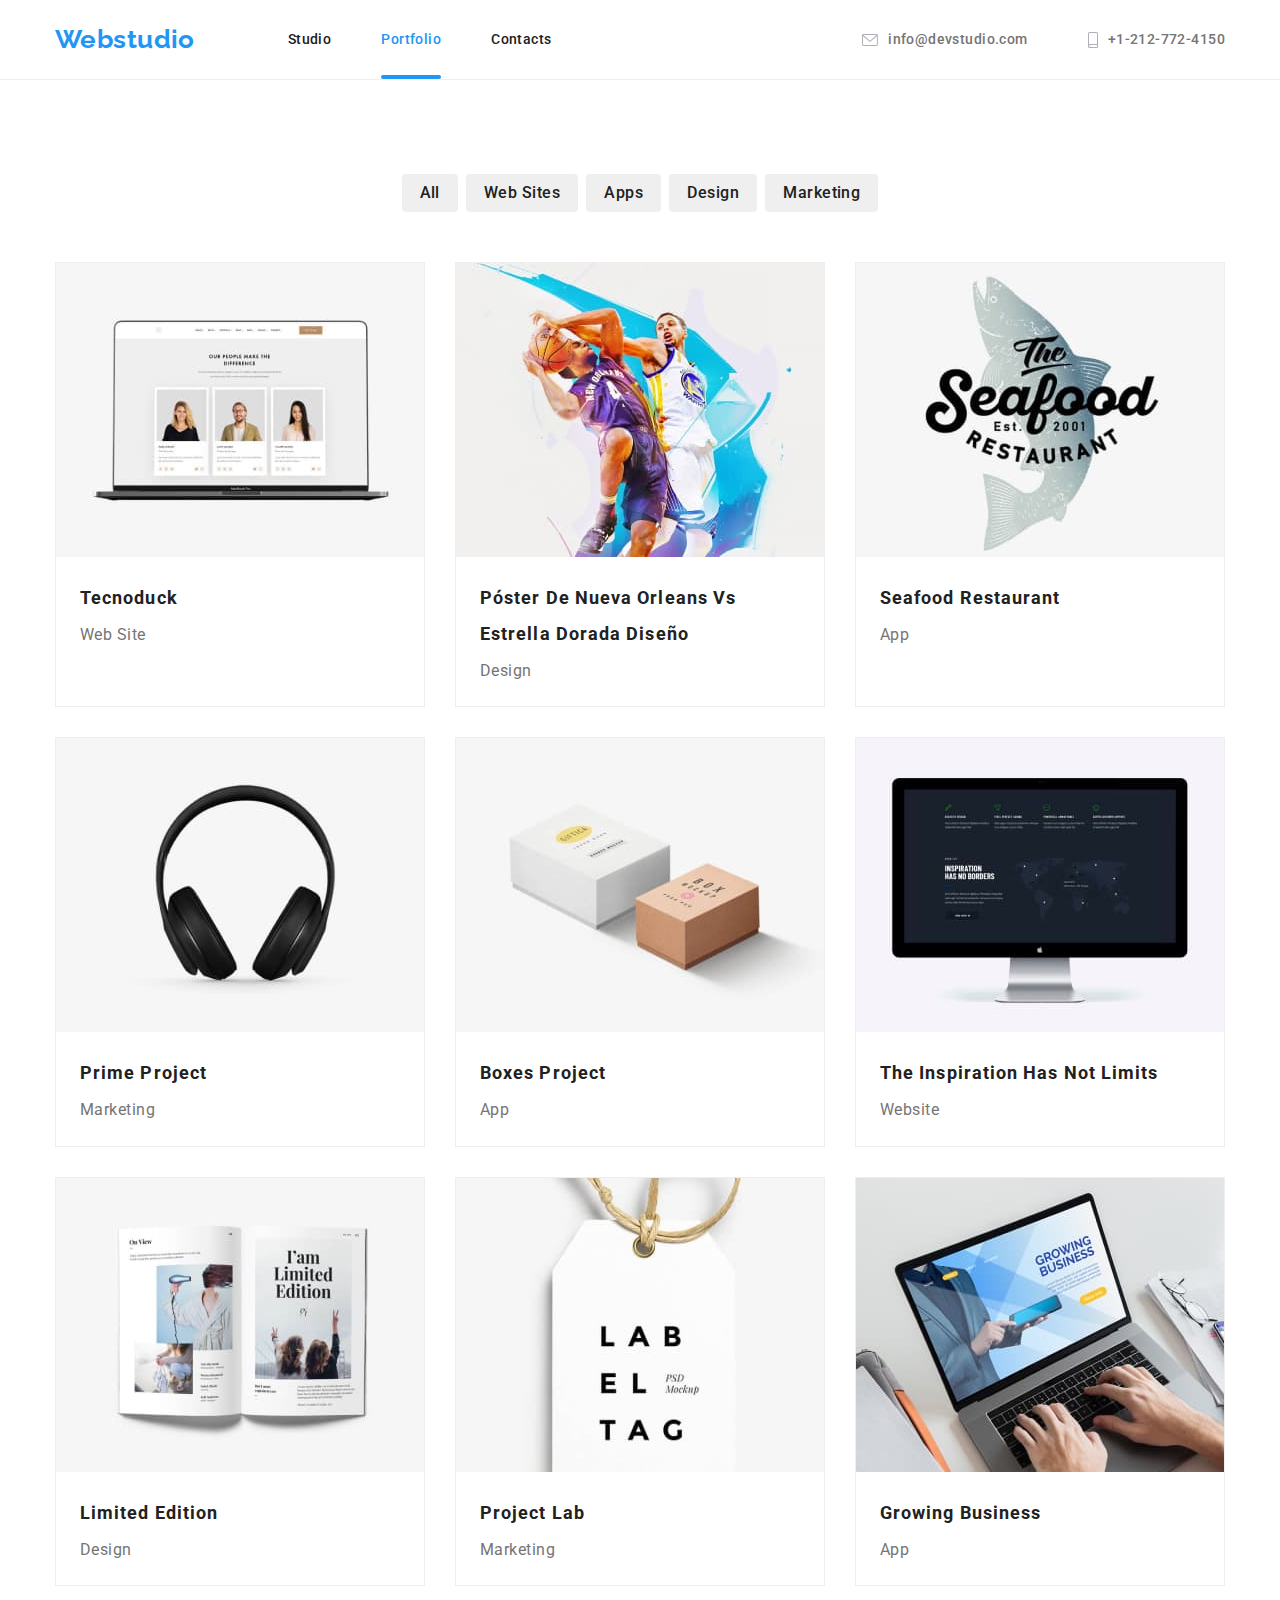
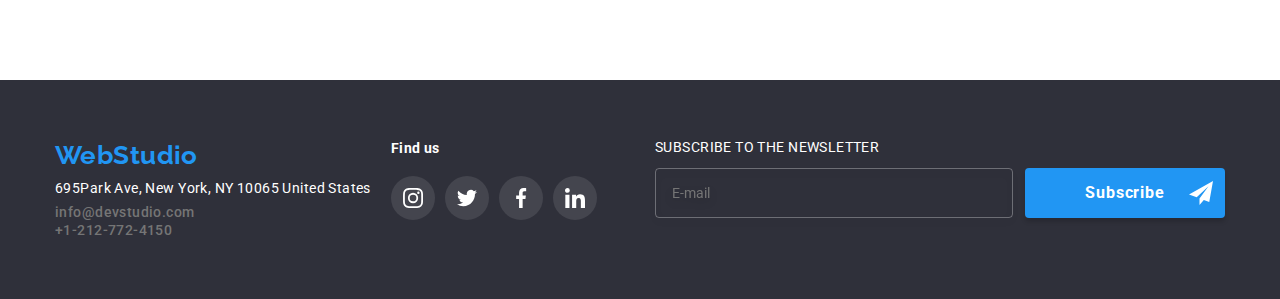
==== commit 525a2c74: "implementacion sass a sectiion" ====
--- a/portfolio.html
+++ b/portfolio.html
@@ -306,7 +306,7 @@
           <a class="logo__footer" href="WebStudio">WebStudio</a>
           <address class="">
             <a
-              class="link contacts__site"
+              class="contacts__site"
               href="https://goo.gl/maps/ua91CeisvxC2wW5t7"
               >695Park Ave, New York, NY 10065 United States</a
             >
@@ -369,7 +369,7 @@
               <div>
                 <label>
                   <input
-                    class="input subscribe__email"
+                    class="input footer__subscribe--email"
                     type="email"
                     name="email"
                     placeholder="E-mail"
--- a/css/style.css
+++ b/css/style.css
@@ -502,7 +502,7 @@
   padding-top: 0;
 }
 
-.feature-box {
+.feature__section--box {
   flex-basis: calc((100% - 90px) / 4);
 }
 
@@ -619,7 +619,7 @@
 .feature__actor {
   padding-top: 30px;
 }
-.name__actor {
+.feature__actor--name {
   font-style: normal;
   font-weight: 500;
   font-size: 16px;
@@ -629,7 +629,7 @@
   margin-bottom: 10px;
   padding-bottom: 0;
 }
-.name__profession {
+.feature__actor--profession {
   font-style: normal;
   font-weight: 400;
   font-size: 16px;
@@ -735,6 +735,12 @@
   text-decoration: none;
   transition: color 250ms cubic-bezier(0.4, 0, 0.2, 1);
 }
+
+.contacts__site:hover,
+.contacts__site:focus {
+  color: var(--brand-color);
+  outline: none;
+}
 .container__footer {
   display: flex;
   gap: 20px;
@@ -811,10 +817,6 @@
   flex-basis: calc((100% - 30px) / 4);
 }
 
-.link.site:hover,
-.link.site:focus {
-  color: var(--brand-color);
-}
 .footer__social--title {
   font-style: normal;
   font-weight: 700;
@@ -849,7 +851,7 @@
   transition: color 250ms cubic-bezier(0.4, 0, 0.2, 1),
     fill 250ms cubic-bezier(0.4, 0, 0.2, 1);
 }
-.subscribe__email {
+.footer__subscribe--email {
   width: 358px;
   height: 50px;
   background-color: transparent;
--- a/css/main.min.css
+++ b/css/main.min.css
@@ -1 +1 @@
-:root{--brand-color: #2196f3;--primary-text-color: #212121;--primary-white-color: #ffffff;--primary-enlace-color: #757575;--primary-background-color: #2f303a;--secondary-text-color: #757575;--secondary-background-color: #f5f4fa;--container-color: #eeeeee;--fill-icon: #afb1b8}.visually-hidden{position:absolute;width:1px;height:1px;margin:-1px;border:0;padding:0;white-space:nowrap;-webkit-clip-path:inset(100%);clip-path:inset(100%);clip:rect(0 0 0 0);overflow:hidden}body{font-size:14px;font-family:"Roboto",sans-serif;letter-spacing:.03em;color:var(--primary-text-color);background-color:var(--primary-white-color)}h1,h2,h3,h4,h5,h6,p{margin-top:0}.section{padding-top:94px;padding-bottom:94px}.container{width:1200px;padding-left:15px;padding-right:15px;margin:0 auto}.link{color:var(--secondary-text-color)}.list{list-style:none;padding-left:0px;margin:0px}.container{width:1200px;padding-left:15px;padding-right:15px;margin:0 auto}.backdrop{position:fixed;top:0;left:0;width:100%;height:100%;background-color:rgba(0,0,0,.5);opacity:1;visibility:visible;-webkit-transition:opacity 250ms cubic-bezier(0.4, 0, 0.2, 1),visibility 250ms cubic-bezier(0.4, 0, 0.2, 1);transition:opacity 250ms cubic-bezier(0.4, 0, 0.2, 1),visibility 250ms cubic-bezier(0.4, 0, 0.2, 1)}.backdrop.is-hidden{visibility:hidden;opacity:0;pointer-events:none}.hero__button{font-family:inherit;font-style:normal;font-weight:700;font-size:16px;line-height:1.9;text-align:center;letter-spacing:.06em;color:var(--primary-white-color);background:var(--brand-color);-webkit-box-shadow:0px 4px 4px rgba(0,0,0,.15);box-shadow:0px 4px 4px rgba(0,0,0,.15);border-radius:4px;cursor:pointer;padding:10px 32px;-webkit-transition:color 250ms cubic-bezier(0.4, 0, 0.2, 1),background-color 250ms cubic-bezier(0.4, 0, 0.2, 1),-webkit-box-shadow 250ms cubic-bezier(0.4, 0, 0.2, 1);transition:color 250ms cubic-bezier(0.4, 0, 0.2, 1),background-color 250ms cubic-bezier(0.4, 0, 0.2, 1),-webkit-box-shadow 250ms cubic-bezier(0.4, 0, 0.2, 1);transition:box-shadow 250ms cubic-bezier(0.4, 0, 0.2, 1),color 250ms cubic-bezier(0.4, 0, 0.2, 1),background-color 250ms cubic-bezier(0.4, 0, 0.2, 1);transition:box-shadow 250ms cubic-bezier(0.4, 0, 0.2, 1),color 250ms cubic-bezier(0.4, 0, 0.2, 1),background-color 250ms cubic-bezier(0.4, 0, 0.2, 1),-webkit-box-shadow 250ms cubic-bezier(0.4, 0, 0.2, 1)}.hero__button:focus,.hero__button:hover{background-color:var(--brand-color)}.portfolio__button--properties{font-family:inherit;color:var(--primary-text-color);font-style:normal;font-weight:500;font-size:16px;line-height:1.6;text-align:center;letter-spacing:.03em;border-radius:4px;border:none;text-transform:capitalize;cursor:pointer;padding:6px 18px 6px 18px;-webkit-transition:color 250ms cubic-bezier(0.4, 0, 0.2, 1),background-color 250ms cubic-bezier(0.4, 0, 0.2, 1),-webkit-box-shadow 250ms cubic-bezier(0.4, 0, 0.2, 1);transition:color 250ms cubic-bezier(0.4, 0, 0.2, 1),background-color 250ms cubic-bezier(0.4, 0, 0.2, 1),-webkit-box-shadow 250ms cubic-bezier(0.4, 0, 0.2, 1);transition:color 250ms cubic-bezier(0.4, 0, 0.2, 1),background-color 250ms cubic-bezier(0.4, 0, 0.2, 1),box-shadow 250ms cubic-bezier(0.4, 0, 0.2, 1);transition:color 250ms cubic-bezier(0.4, 0, 0.2, 1),background-color 250ms cubic-bezier(0.4, 0, 0.2, 1),box-shadow 250ms cubic-bezier(0.4, 0, 0.2, 1),-webkit-box-shadow 250ms cubic-bezier(0.4, 0, 0.2, 1)}.portfolio__button--properties:hover,.portfolio__button--properties:focus{color:var(--primary-white-color);background:var(--brand-color);-webkit-box-shadow:0px 3px 1px rgba(0,0,0,.1),0px 1px 2px rgba(0,0,0,.08),0px 2px 2px rgba(0,0,0,.12);box-shadow:0px 3px 1px rgba(0,0,0,.1),0px 1px 2px rgba(0,0,0,.08),0px 2px 2px rgba(0,0,0,.12);border-radius:4px;outline:none}.footer__form{gap:12px;display:-webkit-box;display:-ms-flexbox;display:flex;-ms-flex-wrap:wrap;flex-wrap:wrap;-webkit-box-align:center;-ms-flex-align:center;align-items:center;-webkit-box-pack:center;-ms-flex-pack:center;justify-content:center}.footer__subscribe{margin-left:auto;height:86px}.footer__subscribe--title{font-size:14px;line-height:1.2;line-height:100%;text-align:Left;color:var(--primary-white-color);text-transform:uppercase;width:275px}.footer__subscribe--container{display:-webkit-box;display:-ms-flexbox;display:flex;-webkit-box-pack:center;-ms-flex-pack:center;justify-content:center;-webkit-box-align:center;-ms-flex-align:center;align-items:center;-webkit-transition:color 250ms cubic-bezier(0.4, 0, 0.2, 1),fill 250ms cubic-bezier(0.4, 0, 0.2, 1);transition:color 250ms cubic-bezier(0.4, 0, 0.2, 1),fill 250ms cubic-bezier(0.4, 0, 0.2, 1)}.subscribe__email{width:358px;height:50px;background-color:rgba(0,0,0,0);color:var(--primary-white-color);border-radius:4px;border:1px solid rgba(255,255,255,.3);-webkit-filter:drop-shadow(0px 4px 4px rgba(0, 0, 0, 0.15));filter:drop-shadow(0px 4px 4px rgba(0, 0, 0, 0.15));padding-left:16px}.footer__subscribe--placeholder{font-size:16px;line-height:20px;line-height:107%;text-align:Left}.footer__subscribe--button{position:relative;width:200px;height:50px;padding:0;border:0;background-color:var(--brand-color);border-radius:4px;display:-webkit-box;display:-ms-flexbox;display:flex;-webkit-box-pack:center;-ms-flex-pack:center;justify-content:center;-webkit-box-align:center;-ms-flex-align:center;align-items:center;-webkit-box-shadow:0px 4px 4px rgba(0,0,0,.15);box-shadow:0px 4px 4px rgba(0,0,0,.15);border-radius:4px;cursor:pointer;margin:0 auto;color:var(--primary-white-color)}.footer__button--text{font-weight:700;font-size:16px;line-height:1.8;letter-spacing:.06em;color:var(--primary-white-color)}.footer__button--icon{position:absolute;fill:var(--primary-white-color);right:12px}.icon{z-index:2;fill:var(--fill-icon)}.icon:focus,.icon:hover{fill:var(--brand-color);outline:none}.modal__icon{position:absolute;top:25px;left:15px}.feature__section--icon{display:-webkit-box;display:-ms-flexbox;display:flex;-webkit-box-pack:center;-ms-flex-pack:center;justify-content:center;-webkit-box-align:center;-ms-flex-align:center;align-items:center;cursor:pointer;background:var(--secondary-background-color);border-radius:4px;margin-bottom:30px;width:270px;height:120px}.icon__team--section{display:-webkit-box;display:-ms-flexbox;display:flex;-ms-flex-wrap:wrap;flex-wrap:wrap;-webkit-box-align:center;-ms-flex-align:center;align-items:center;-webkit-box-pack:center;-ms-flex-pack:center;justify-content:center;padding-bottom:30px;padding-left:0;gap:10px;border-radius:50%}.icon__team--section--web{-ms-flex-preferred-size:calc((100% - 90px)/4);flex-basis:calc((100% - 90px)/4)}.icon__team{margin:0;padding:0;display:-webkit-box;display:-ms-flexbox;display:flex;-webkit-box-align:center;-ms-flex-align:center;align-items:center;-webkit-box-pack:center;-ms-flex-pack:center;justify-content:center;width:44px;height:44px;border-radius:50%;-webkit-transition:fill 250ms cubic-bezier(0.4, 0, 0.2, 1),background-color 250ms cubic-bezier(0.4, 0, 0.2, 1);transition:fill 250ms cubic-bezier(0.4, 0, 0.2, 1),background-color 250ms cubic-bezier(0.4, 0, 0.2, 1)}.icon__team:hover,.icon__team:focus{background-color:var(--brand-color);fill:var(--primary-white-color);border-radius:50%;outline:none}.customer__section--icon{display:-webkit-box;display:-ms-flexbox;display:flex;-ms-flex-wrap:wrap;flex-wrap:wrap;-webkit-box-pack:center;-ms-flex-pack:center;justify-content:center;-webkit-box-align:center;-ms-flex-align:center;align-items:center;gap:30px;padding-left:0}.customer__section--icon--link{padding-top:0;-ms-flex-preferred-size:calc((100% - 150px)/6);flex-basis:calc((100% - 150px)/6);width:170px}.customer__icon{border:1px solid var(--fill-icon);border-radius:4px;display:-webkit-box;display:-ms-flexbox;display:flex;-ms-flex-wrap:wrap;flex-wrap:wrap;-webkit-box-pack:center;-ms-flex-pack:center;justify-content:center;-webkit-box-align:center;-ms-flex-align:center;align-items:center;width:170px;height:81px;-webkit-transition:color 250ms cubic-bezier(0.4, 0, 0.2, 1),border-color 250ms cubic-bezier(0.4, 0, 0.2, 1);transition:color 250ms cubic-bezier(0.4, 0, 0.2, 1),border-color 250ms cubic-bezier(0.4, 0, 0.2, 1)}.customer__icon:hover,.customer__icon:focus{border:1px solid var(--brand-color);border-radius:4px}.footer__icon{cursor:pointer;border-radius:50%;background:rgba(255,255,255,.1);-webkit-transition:fill 250ms cubic-bezier(0.4, 0, 0.2, 1),background-color 250ms cubic-bezier(0.4, 0, 0.2, 1);transition:fill 250ms cubic-bezier(0.4, 0, 0.2, 1),background-color 250ms cubic-bezier(0.4, 0, 0.2, 1);fill:var(--primary-white-color);display:-webkit-box;display:-ms-flexbox;display:flex;-ms-flex-wrap:wrap;flex-wrap:wrap;-webkit-box-pack:center;-ms-flex-pack:center;justify-content:center;-webkit-box-align:center;-ms-flex-align:center;align-items:center;width:44px;height:44px;border-radius:50%}.footer__icon:hover,.footer__icon:focus{background-color:var(--brand-color);outline:none}.footer__container--icon{display:-webkit-box;display:-ms-flexbox;display:flex;-ms-flex-wrap:wrap;flex-wrap:wrap;-webkit-box-pack:center;-ms-flex-pack:center;justify-content:center;-webkit-box-align:center;-ms-flex-align:center;align-items:center;cursor:pointer;gap:10px}.footer__container--icon--link{-ms-flex-preferred-size:calc((100% - 30px)/4);flex-basis:calc((100% - 30px)/4)}.footer__button--icon{position:absolute;fill:var(--primary-white-color);right:12px}.logo{font-family:"Raleway";font-style:normal;font-weight:700;font-size:26px;line-height:1.2;color:var(--brand-color);text-decoration:none;cursor:pointer;padding-top:24px;padding-bottom:24px}.logo__footer{font-family:"Raleway";font-style:normal;font-weight:700;font-size:26px;line-height:1.2;color:var(--brand-color);text-decoration:none;cursor:pointer;margin-bottom:9px;display:block}.modal{position:absolute;top:50%;left:50%;-webkit-transform:translate(-50%, -50%) scale(1);transform:translate(-50%, -50%) scale(1);width:528px;height:581px;border-radius:4px;background-color:var(--primary-white-color);-webkit-box-shadow:0px 1px 3px rgba(0,0,0,.12),0px 1px 1px rgba(0,0,0,.14),0px 2px 1px rgba(0,0,0,.2);box-shadow:0px 1px 3px rgba(0,0,0,.12),0px 1px 1px rgba(0,0,0,.14),0px 2px 1px rgba(0,0,0,.2);display:-webkit-box;display:-ms-flexbox;display:flex;-ms-flex-wrap:wrap;flex-wrap:wrap;-webkit-box-pack:center;-ms-flex-pack:center;justify-content:center}.modal__container{padding-top:40px}.modal__container--information{display:-webkit-box;display:-ms-flexbox;display:flex;-ms-flex-wrap:wrap;flex-wrap:wrap;-webkit-box-pack:center;-ms-flex-pack:center;justify-content:center;-webkit-box-align:center;-ms-flex-align:center;align-items:center;margin-bottom:25px}.modal__container--title{font-size:20px;line-height:1.1;text-align:Center;width:448px;font-weight:700;letter-spacing:.03em;color:var(--primary-text-color)}.modal__title{margin-bottom:12px}.modal__container--subscribe{width:448px;-ms-flex-wrap:wrap;flex-wrap:wrap;-webkit-box-align:center;-ms-flex-align:center;align-items:center;-webkit-box-pack:center;-ms-flex-pack:center;justify-content:center;margin-bottom:10px}.modal__button--subscribe{position:relative;width:200px;height:50px;padding:0;border:0;background-color:var(--brand-color);border-radius:4px;display:-webkit-box;display:-ms-flexbox;display:flex;-webkit-box-pack:center;-ms-flex-pack:center;justify-content:center;-webkit-box-align:center;-ms-flex-align:center;align-items:center;-webkit-box-shadow:0px 4px 4px rgba(0,0,0,.15);box-shadow:0px 4px 4px rgba(0,0,0,.15);border-radius:4px;cursor:pointer;margin:0 auto;color:var(--primary-white-color)}.modal__button--exit{position:absolute;top:8px;right:8px;padding:0;border:0;margin:0;display:-webkit-box;display:-ms-flexbox;display:flex;-ms-flex-wrap:wrap;flex-wrap:wrap;-webkit-box-pack:center;-ms-flex-pack:center;justify-content:center;-webkit-box-align:center;-ms-flex-align:center;align-items:center;width:30px;height:30px;border-radius:50%;background:var(--primary-white-color);border:1px solid rgba(0,0,0,.1);fill:var(--fill-icon);-webkit-transition:color 250ms cubic-bezier(0.4, 0, 0.2, 1),background-color 250ms cubic-bezier(0.4, 0, 0.2, 1);transition:color 250ms cubic-bezier(0.4, 0, 0.2, 1),background-color 250ms cubic-bezier(0.4, 0, 0.2, 1)}.modal__button--exit:focus,.modal__button--exit:hover{fill:var(--brand-color)}.modal__label{font-size:12px;line-height:1.2;text-align:Left;font-weight:400;letter-spacing:.01em;color:var(--primary-enlace-color);margin-bottom:10px;fill:var(--primary-enlace-color);-webkit-transition:fill 250ms cubic-bezier(0.4, 0, 0.2, 1),border-color 250ms cubic-bezier(0.4, 0, 0.2, 1);transition:fill 250ms cubic-bezier(0.4, 0, 0.2, 1),border-color 250ms cubic-bezier(0.4, 0, 0.2, 1);position:relative}.modal__icon{position:absolute;top:25px;left:15px}.modal__label:last-child{margin-bottom:0}.modal__label:focus-within{fill:var(--brand-color)}.modal__form_comment{width:448px;height:120px;border-radius:4px;border-color:var(--primary-text-color);padding:12px 16px 12px 16px;border:1px solid rgba(33,33,33,.2);cursor:pointer;margin-left:0}.modal__form_comment:focus-within{border-color:var(--brand-color);outline:0 none}.comment{display:-webkit-box;display:-ms-flexbox;display:flex;-webkit-box-orient:vertical;-webkit-box-direction:normal;-ms-flex-direction:column;flex-direction:column;margin-bottom:0}textarea{resize:none}.modal__container--terms{display:-webkit-box;display:-ms-flexbox;display:flex;-webkit-box-pack:center;-ms-flex-pack:center;justify-content:center;text-align:center;-webkit-box-align:center;-ms-flex-align:center;align-items:center;gap:12px;margin-bottom:12px}.check-input{display:none}.checkbox{width:16px;height:16px;border:2px solid var(--primary-text-color);border-radius:2px;display:-webkit-box;display:-ms-flexbox;display:flex;-webkit-box-pack:center;-ms-flex-pack:center;justify-content:center;-webkit-box-align:center;-ms-flex-align:center;align-items:center;cursor:pointer;fill:rgba(0,0,0,0);-webkit-transition:color 250ms cubic-bezier(0.4, 0, 0.2, 1),fill 250ms cubic-bezier(0.4, 0, 0.2, 1);transition:color 250ms cubic-bezier(0.4, 0, 0.2, 1),fill 250ms cubic-bezier(0.4, 0, 0.2, 1);margin-bottom:22px}.checkbox svg{width:16px;height:16px}.check-input:checked+.checkbox{background:var(--brand-color);border:2px solid var(--brand-color)}.checkbox::before{content:"";background:var(--brand-color);position:absolute;border-radius:2px;-webkit-transform:scale(0);transform:scale(0);display:block;z-index:-1}.modal__terms{color:var(--primary-enlace-color);font-weight:400;font-size:14px;line-height:1.8;letter-spacing:.03em;width:360px;text-align:left}.modal__form--input{padding:8px;border:1px solid #2a2a2a;font-family:inherit;font-size:16px;outline:none;width:448px;height:40px;text-indent:50px;gap:10px;border:1px solid rgba(33,33,33,.2);border-radius:4px;cursor:pointer}.modal__form--input:not(:-moz-placeholder-shown):required:valid{border-color:green}.modal__form--input:not(:-ms-input-placeholder):required:valid{border-color:green}.modal__form--input:not(:placeholder-shown):required:valid{border-color:green}.modal__form--input:not(:-moz-placeholder-shown):required:invalid{border-color:red}.modal__form--input:not(:-ms-input-placeholder):required:invalid{border-color:red}.modal__form--input:not(:placeholder-shown):required:invalid{border-color:red}.modal__form--input:focus-within{border-color:var(--brand-color)}.input-text-coment:focus-within{border-color:var(--brand-color)}.modal__form--input::-webkit-input-placeholder{color:var(--primary-white-color)}.modal__form--input::-moz-placeholder{color:var(--primary-white-color)}.modal__form--input:-ms-input-placeholder{color:var(--primary-white-color)}.modal__form--input::-ms-input-placeholder{color:var(--primary-white-color)}.modal__form--input::placeholder{color:var(--primary-white-color)}.visually-hidden{position:absolute;width:1px;height:1px;margin:-1px;border:0;padding:0;white-space:nowrap;-webkit-clip-path:inset(100%);clip-path:inset(100%);clip:rect(0 0 0 0);overflow:hidden}.hero__title{font-style:normal;font-weight:900;font-size:44px;line-height:1.4;letter-spacing:.06em;text-transform:uppercase;color:var(--primary-white-color);width:696px;margin-top:0px;margin-bottom:30px;text-align:center}.modal__container--title{font-size:20px;line-height:1.1;text-align:Center;width:448px;font-weight:700;letter-spacing:.03em;color:var(--primary-text-color)}.modal__title{margin-bottom:12px}.feature__section--title{font-style:normal;font-weight:700;line-height:1.2;text-transform:uppercase;color:var(--primary-text-color);margin-bottom:10px;letter-spacing:.03em}.work__title{font-style:normal;font-weight:700;font-size:36px;line-height:1.2;text-align:center;color:var(--primary-text-color);margin-bottom:55px}.team__section--title{font-style:normal;font-weight:700;font-size:36px;line-height:1.2;text-align:center;color:var(--primary-text-color);margin-top:0px;margin-bottom:50px}.customer__section--title{font-style:normal;font-weight:700;font-size:36px;line-height:1.2;text-align:center;color:var(--primary-text-color);margin-bottom:44px}.footer__social--title{font-style:normal;font-weight:700;font-size:14px;color:var(--primary-white-color);margin-bottom:20px}.footer__subscribe--title{font-size:14px;line-height:1.2;line-height:100%;text-align:Left;color:var(--primary-white-color);text-transform:uppercase;width:275px}.portfolio__poster--title{font-style:normal;font-weight:700;font-size:18px;line-height:2;letter-spacing:.06em;color:var(--primary-text-color);text-transform:capitalize;margin-bottom:4px}.container__image--work1{position:relative;display:inline-block}.container__image--work2{position:relative;display:inline-block}.container__image--work3{position:relative;display:inline-block}.work__container{position:absolute;right:0;bottom:0;color:var(--primary-white-color);width:370px;background-color:rgba(47,48,58,.8);padding-bottom:27px;padding-top:27px;display:-webkit-box;display:-ms-flexbox;display:flex;-webkit-box-pack:center;-ms-flex-pack:center;justify-content:center;margin-bottom:0}.work__container--text{margin-bottom:0;font-weight:700;font-size:14px;text-align:center;line-height:1.2;letter-spacing:.03em;text-transform:uppercase;color:var(--primary-white-color)}.work__title{font-style:normal;font-weight:700;font-size:36px;line-height:1.2;text-align:center;color:var(--primary-text-color);margin-bottom:55px}.work__photos{display:-webkit-box;display:-ms-flexbox;display:flex;-ms-flex-wrap:wrap;flex-wrap:wrap;-webkit-box-pack:center;-ms-flex-pack:center;justify-content:center;gap:30px;padding-top:0;padding-bottom:0}.work__photos--images{-ms-flex-preferred-size:calc((100% - 60px)/3);flex-basis:calc((100% - 60px)/3)}.feature__section--icon{display:-webkit-box;display:-ms-flexbox;display:flex;-webkit-box-pack:center;-ms-flex-pack:center;justify-content:center;-webkit-box-align:center;-ms-flex-align:center;align-items:center;cursor:pointer;background:var(--secondary-background-color);border-radius:4px;margin-bottom:30px;width:270px;height:120px}.feature__section{display:-webkit-box;display:-ms-flexbox;display:flex;-ms-flex-wrap:wrap;flex-wrap:wrap;-webkit-box-pack:center;-ms-flex-pack:center;justify-content:center;gap:30px;padding-bottom:0;padding-top:0}.feature-box{-ms-flex-preferred-size:calc((100% - 90px)/4);flex-basis:calc((100% - 90px)/4)}.feature__section--title{font-style:normal;font-weight:700;line-height:1.2;text-transform:uppercase;color:var(--primary-text-color);margin-bottom:10px;letter-spacing:.03em}.feature__section--text{font-style:normal;font-weight:400;line-height:24px;color:var(--secondary-text-color);margin-bottom:0px}.customer__section{padding-top:59px;padding-bottom:151px}.customer__section--title{font-style:normal;font-weight:700;font-size:36px;line-height:1.2;text-align:center;color:var(--primary-text-color);margin-bottom:44px}.customer__section--icon{display:-webkit-box;display:-ms-flexbox;display:flex;-ms-flex-wrap:wrap;flex-wrap:wrap;-webkit-box-pack:center;-ms-flex-pack:center;justify-content:center;-webkit-box-align:center;-ms-flex-align:center;align-items:center;gap:30px;padding-left:0}.customer__section--icon--link{padding-top:0;-ms-flex-preferred-size:calc((100% - 150px)/6);flex-basis:calc((100% - 150px)/6);width:170px}.footer__section{background:var(--primary-background-color);padding-top:60px;padding-bottom:60px;display:-webkit-box;display:-ms-flexbox;display:flex}.contacts__site{margin-bottom:7px;display:block;font-style:normal;font-weight:400;font-size:14px;color:var(--primary-white-color);text-decoration:none;-webkit-transition:color 250ms cubic-bezier(0.4, 0, 0.2, 1);transition:color 250ms cubic-bezier(0.4, 0, 0.2, 1)}.container__footer{display:-webkit-box;display:-ms-flexbox;display:flex;gap:20px}.logo__footer{font-family:"Raleway";font-style:normal;font-weight:700;font-size:26px;line-height:1.2;color:var(--brand-color);text-decoration:none;cursor:pointer;margin-bottom:9px;display:block}.list__contact--footer{margin-top:0px;margin-bottom:0px;padding-left:0}.contacts{font-style:normal;font-weight:500;font-size:14px;color:#757575;text-decoration:none;list-style:none}.contacts:hover,.contacts:focus{color:var(--brand-color)}.contact--footer{margin-bottom:2px}.contact--footer:last-child{margin-bottom:0}.footer__container--icon{display:-webkit-box;display:-ms-flexbox;display:flex;-ms-flex-wrap:wrap;flex-wrap:wrap;-webkit-box-pack:center;-ms-flex-pack:center;justify-content:center;-webkit-box-align:center;-ms-flex-align:center;align-items:center;cursor:pointer;gap:10px}.footer__container--icon--link{-ms-flex-preferred-size:calc((100% - 30px)/4);flex-basis:calc((100% - 30px)/4)}.link.site:hover,.link.site:focus{color:var(--brand-color)}.footer__social--title{font-style:normal;font-weight:700;font-size:14px;color:var(--primary-white-color);margin-bottom:20px}.footer__form{gap:12px;display:-webkit-box;display:-ms-flexbox;display:flex;-ms-flex-wrap:wrap;flex-wrap:wrap;-webkit-box-align:center;-ms-flex-align:center;align-items:center;-webkit-box-pack:center;-ms-flex-pack:center;justify-content:center}.footer__subscribe{margin-left:auto;height:86px}.footer__subscribe--title{font-size:14px;line-height:1.2;line-height:100%;text-align:Left;color:var(--primary-white-color);text-transform:uppercase;width:275px}.footer__subscribe--container{display:-webkit-box;display:-ms-flexbox;display:flex;-webkit-box-pack:center;-ms-flex-pack:center;justify-content:center;-webkit-box-align:center;-ms-flex-align:center;align-items:center;-webkit-transition:color 250ms cubic-bezier(0.4, 0, 0.2, 1),fill 250ms cubic-bezier(0.4, 0, 0.2, 1);transition:color 250ms cubic-bezier(0.4, 0, 0.2, 1),fill 250ms cubic-bezier(0.4, 0, 0.2, 1)}.subscribe__email{width:358px;height:50px;background-color:rgba(0,0,0,0);color:var(--primary-white-color);border-radius:4px;border:1px solid rgba(255,255,255,.3);-webkit-filter:drop-shadow(0px 4px 4px rgba(0, 0, 0, 0.15));filter:drop-shadow(0px 4px 4px rgba(0, 0, 0, 0.15));padding-left:16px}.footer__subscribe--placeholder{font-size:16px;line-height:20px;line-height:107%;text-align:Left}.footer__subscribe--button{position:relative;width:200px;height:50px;padding:0;border:0;background-color:var(--brand-color);border-radius:4px;display:-webkit-box;display:-ms-flexbox;display:flex;-webkit-box-pack:center;-ms-flex-pack:center;justify-content:center;-webkit-box-align:center;-ms-flex-align:center;align-items:center;-webkit-box-shadow:0px 4px 4px rgba(0,0,0,.15);box-shadow:0px 4px 4px rgba(0,0,0,.15);border-radius:4px;cursor:pointer;margin:0 auto;color:var(--primary-white-color)}.footer__button--text{font-weight:700;font-size:16px;line-height:1.8;letter-spacing:.06em;color:var(--primary-white-color)}.footer__button--icon{position:absolute;fill:var(--primary-white-color);right:12px}.header__container{display:-webkit-box;display:-ms-flexbox;display:flex;-webkit-box-align:center;-ms-flex-align:center;align-items:center}.header__border{border-bottom:1px solid #eee}.header__menu{display:-webkit-box;display:-ms-flexbox;display:flex;-webkit-box-align:center;-ms-flex-align:center;align-items:center}.header__link--pages{cursor:pointer;padding-top:30px;padding-bottom:30px;font-style:normal;font-weight:500;line-height:1.2;color:var(--primary-text-color);text-decoration:none;list-style:none;height:50px;position:relative;-webkit-transition:color 250ms cubic-bezier(0.4, 0, 0.2, 1);transition:color 250ms cubic-bezier(0.4, 0, 0.2, 1)}.header__link--pages:focus,.header__link--pages:hover{color:var(--brand-color);outline:none}.current{color:var(--brand-color);text-decoration:none}.current::after{content:"";display:block;width:100%;height:4px;background-color:var(--brand-color);position:absolute;bottom:-2px;border-radius:2px}*,*::before,*::after{-webkit-box-sizing:border-box;box-sizing:border-box}.header__list--contact{list-style:none;display:-webkit-box;display:-ms-flexbox;display:flex;margin-left:auto;-webkit-box-align:center;-ms-flex-align:center;align-items:center;margin-bottom:0;margin-top:0;padding-left:0;gap:10px;-webkit-transition:color 250ms cubic-bezier(0.4, 0, 0.2, 1);transition:color 250ms cubic-bezier(0.4, 0, 0.2, 1)}.header__list--item{margin-right:50px;color:var(--secondary-text-color)}.header__list--item:last-child{margin-right:0}.list-link:last-child{margin:0}.header__pages{display:-webkit-box;display:-ms-flexbox;display:flex;-webkit-box-align:center;-ms-flex-align:center;align-items:center;margin-left:93px}.link{font-style:normal;font-weight:500;line-height:1.2;color:var(--primary-enlace-color);text-decoration:none;list-style:none}.link:hover,.link:focus{color:var(--brand-color);outline:none}.link.contacts{font-style:normal;font-weight:500;font-size:14px;color:var(--primary-enlace-color);text-decoration:none;list-style:none;-webkit-transition:color 250ms cubic-bezier(0.4, 0, 0.2, 1);transition:color 250ms cubic-bezier(0.4, 0, 0.2, 1)}.link.contacts:hover,.link.contacts:focus{color:var(--brand-color);outline:none}.hero__section{background:var(--primary-background-color);padding-top:200px;padding-bottom:200px;background-image:url(../images/Imagen_hero.jpg);background-repeat:no-repeat;margin:auto;-webkit-box-align:center;-ms-flex-align:center;align-items:center;-webkit-box-pack:center;-ms-flex-pack:center;justify-content:center;background-position:50% 50%;background-size:cover}.hero__content{display:-webkit-box;display:-ms-flexbox;display:flex;-webkit-box-orient:vertical;-webkit-box-direction:normal;-ms-flex-direction:column;flex-direction:column;-ms-flex-line-pack:center;align-content:center;text-align:center;-webkit-box-align:center;-ms-flex-align:center;align-items:center}.hero__title{font-style:normal;font-weight:900;font-size:44px;line-height:1.4;letter-spacing:.06em;text-transform:uppercase;color:var(--primary-white-color);width:696px;margin-top:0px;margin-bottom:30px;text-align:center}.portfolio__button{display:-webkit-box;display:-ms-flexbox;display:flex;-webkit-box-pack:center;-ms-flex-pack:center;justify-content:center;margin-bottom:50px}.portfolio__button--item{margin-right:8px;-webkit-transition:color 250ms cubic-bezier(0.4, 0, 0.2, 1),background-color 250ms cubic-bezier(0.4, 0, 0.2, 1),-webkit-box-shadow 250ms cubic-bezier(0.4, 0, 0.2, 1);transition:color 250ms cubic-bezier(0.4, 0, 0.2, 1),background-color 250ms cubic-bezier(0.4, 0, 0.2, 1),-webkit-box-shadow 250ms cubic-bezier(0.4, 0, 0.2, 1);transition:color 250ms cubic-bezier(0.4, 0, 0.2, 1),background-color 250ms cubic-bezier(0.4, 0, 0.2, 1),box-shadow 250ms cubic-bezier(0.4, 0, 0.2, 1);transition:color 250ms cubic-bezier(0.4, 0, 0.2, 1),background-color 250ms cubic-bezier(0.4, 0, 0.2, 1),box-shadow 250ms cubic-bezier(0.4, 0, 0.2, 1),-webkit-box-shadow 250ms cubic-bezier(0.4, 0, 0.2, 1)}.portfolio__button--item:last-child{margin-right:0}.portfolio__container--poster{-ms-flex-wrap:wrap;flex-wrap:wrap;display:-webkit-box;display:-ms-flexbox;display:flex;gap:30px}.portfolio__poster{color:var(--primary-white-color);border:1px solid var(--container-color);width:370px;margin-bottom:0;-ms-flex-preferred-size:calc((100% - 60px)/3);flex-basis:calc((100% - 60px)/3);cursor:pointer;padding-bottom:0;-webkit-transition:-webkit-box-shadow 250ms cubic-bezier(0.4, 0, 0.2, 1);transition:-webkit-box-shadow 250ms cubic-bezier(0.4, 0, 0.2, 1);transition:box-shadow 250ms cubic-bezier(0.4, 0, 0.2, 1);transition:box-shadow 250ms cubic-bezier(0.4, 0, 0.2, 1), -webkit-box-shadow 250ms cubic-bezier(0.4, 0, 0.2, 1)}.portfolio__poster:hover,.portfolio__poster:focus{-webkit-box-shadow:0px 1px 1px rgba(0,0,0,.12),0px 4px 4px rgba(0,0,0,.06),1px 4px 6px rgba(0,0,0,.16);box-shadow:0px 1px 1px rgba(0,0,0,.12),0px 4px 4px rgba(0,0,0,.06),1px 4px 6px rgba(0,0,0,.16)}.portfolio__poster--feature{padding-bottom:20px;margin-top:0;margin-top:0;padding-top:20px;padding-left:24px;padding-right:24px;width:370px}.portfolio__poster--title{font-style:normal;font-weight:700;font-size:18px;line-height:2;letter-spacing:.06em;color:var(--primary-text-color);text-transform:capitalize;margin-bottom:4px}.portfolio__poster--group{font-style:normal;font-weight:400;font-size:16px;line-height:1.9;letter-spacing:.03em;color:var(--secondary-text-color);text-transform:capitalize;margin-bottom:0px}.portfolio__poster--mask{position:relative;overflow:hidden}.portfolio__mask--text{position:absolute;top:0;left:0;width:100%;height:100%;font-weight:400;font-size:18px;line-height:1.6;letter-spacing:.03em;color:var(--primary-white-color);overflow:hidden;opacity:0;text-align:left;margin-bottom:0;padding:63px 24px 63px 24px;background:rgba(33,150,243,.9);-webkit-transform:translateY(100%);transform:translateY(100%);-webkit-transition:250ms cubic-bezier(0.4, 0, 0.2, 1);transition:250ms cubic-bezier(0.4, 0, 0.2, 1)}.portfolio__poster--link{width:370px;outline:none;text-decoration:none;-webkit-transition:250ms cubic-bezier(0.4, 0, 0.2, 1);transition:250ms cubic-bezier(0.4, 0, 0.2, 1)}.portfolio__poster--link:hover .portfolio__mask--text,.portfolio__poster--link:focus .portfolio__mask--text{-webkit-transform:translateY(0%);transform:translateY(0%);opacity:1}.team__section{background-color:var(--secondary-background-color)}.team__section--title{font-style:normal;font-weight:700;font-size:36px;line-height:1.2;text-align:center;color:var(--primary-text-color);margin-top:0px;margin-bottom:50px}.team__section--actors{display:-webkit-box;display:-ms-flexbox;display:flex;-ms-flex-wrap:wrap;flex-wrap:wrap;-webkit-box-align:center;-ms-flex-align:center;align-items:center;-webkit-box-pack:center;-ms-flex-pack:center;justify-content:center;padding:0;gap:30px;margin-top:0;margin-bottom:0}.team__celebrity{background-color:var(--primary-white-color);-webkit-box-shadow:0px 1px 3px rgba(0,0,0,.12),0px 1px 1px rgba(0,0,0,.14),0px 2px 1px rgba(0,0,0,.2);box-shadow:0px 1px 3px rgba(0,0,0,.12),0px 1px 1px rgba(0,0,0,.14),0px 2px 1px rgba(0,0,0,.2);border-radius:0px 0px 4px 4px;padding-bottom:0;padding-top:0;-ms-flex-preferred-size:calc((100% - 90px)/4);flex-basis:calc((100% - 90px)/4)}.team.images{padding-top:0;padding-bottom:0}.feature__actor{padding-top:30px}.name__actor{font-style:normal;font-weight:500;font-size:16px;line-height:1.2;text-align:center;color:var(--primary-text-color);margin-bottom:10px;padding-bottom:0}.name__profession{font-style:normal;font-weight:400;font-size:16px;line-height:1.2;text-align:center;color:var(--primary-enlace-color);margin-top:0;margin-bottom:16px}.icon__team--section{display:-webkit-box;display:-ms-flexbox;display:flex;-ms-flex-wrap:wrap;flex-wrap:wrap;-webkit-box-align:center;-ms-flex-align:center;align-items:center;-webkit-box-pack:center;-ms-flex-pack:center;justify-content:center;padding-bottom:30px;padding-left:0;gap:10px;border-radius:50%}.icon__team--section--web{-ms-flex-preferred-size:calc((100% - 90px)/4);flex-basis:calc((100% - 90px)/4)}/*# sourceMappingURL=main.min.css.map */+:root{--brand-color: #2196f3;--primary-text-color: #212121;--primary-white-color: #ffffff;--primary-enlace-color: #757575;--primary-background-color: #2f303a;--secondary-text-color: #757575;--secondary-background-color: #f5f4fa;--container-color: #eeeeee;--fill-icon: #afb1b8}.visually-hidden{position:absolute;width:1px;height:1px;margin:-1px;border:0;padding:0;white-space:nowrap;-webkit-clip-path:inset(100%);clip-path:inset(100%);clip:rect(0 0 0 0);overflow:hidden}body{font-size:14px;font-family:"Roboto",sans-serif;letter-spacing:.03em;color:var(--primary-text-color);background-color:var(--primary-white-color)}h1,h2,h3,h4,h5,h6,p{margin-top:0}.section{padding-top:94px;padding-bottom:94px}.container{width:1200px;padding-left:15px;padding-right:15px;margin:0 auto}.link{color:var(--secondary-text-color)}.list{list-style:none;padding-left:0px;margin:0px}.container{width:1200px;padding-left:15px;padding-right:15px;margin:0 auto}.backdrop{position:fixed;top:0;left:0;width:100%;height:100%;background-color:rgba(0,0,0,.5);opacity:1;visibility:visible;-webkit-transition:opacity 250ms cubic-bezier(0.4, 0, 0.2, 1),visibility 250ms cubic-bezier(0.4, 0, 0.2, 1);transition:opacity 250ms cubic-bezier(0.4, 0, 0.2, 1),visibility 250ms cubic-bezier(0.4, 0, 0.2, 1)}.backdrop.is-hidden{visibility:hidden;opacity:0;pointer-events:none}.hero__button{font-family:inherit;font-style:normal;font-weight:700;font-size:16px;line-height:1.9;text-align:center;letter-spacing:.06em;color:var(--primary-white-color);background:var(--brand-color);-webkit-box-shadow:0px 4px 4px rgba(0,0,0,.15);box-shadow:0px 4px 4px rgba(0,0,0,.15);border-radius:4px;cursor:pointer;padding:10px 32px;-webkit-transition:color 250ms cubic-bezier(0.4, 0, 0.2, 1),background-color 250ms cubic-bezier(0.4, 0, 0.2, 1),-webkit-box-shadow 250ms cubic-bezier(0.4, 0, 0.2, 1);transition:color 250ms cubic-bezier(0.4, 0, 0.2, 1),background-color 250ms cubic-bezier(0.4, 0, 0.2, 1),-webkit-box-shadow 250ms cubic-bezier(0.4, 0, 0.2, 1);transition:box-shadow 250ms cubic-bezier(0.4, 0, 0.2, 1),color 250ms cubic-bezier(0.4, 0, 0.2, 1),background-color 250ms cubic-bezier(0.4, 0, 0.2, 1);transition:box-shadow 250ms cubic-bezier(0.4, 0, 0.2, 1),color 250ms cubic-bezier(0.4, 0, 0.2, 1),background-color 250ms cubic-bezier(0.4, 0, 0.2, 1),-webkit-box-shadow 250ms cubic-bezier(0.4, 0, 0.2, 1)}.hero__button:focus,.hero__button:hover{background-color:var(--brand-color)}.portfolio__button--properties{font-family:inherit;color:var(--primary-text-color);font-style:normal;font-weight:500;font-size:16px;line-height:1.6;text-align:center;letter-spacing:.03em;border-radius:4px;border:none;text-transform:capitalize;cursor:pointer;padding:6px 18px 6px 18px;-webkit-transition:color 250ms cubic-bezier(0.4, 0, 0.2, 1),background-color 250ms cubic-bezier(0.4, 0, 0.2, 1),-webkit-box-shadow 250ms cubic-bezier(0.4, 0, 0.2, 1);transition:color 250ms cubic-bezier(0.4, 0, 0.2, 1),background-color 250ms cubic-bezier(0.4, 0, 0.2, 1),-webkit-box-shadow 250ms cubic-bezier(0.4, 0, 0.2, 1);transition:color 250ms cubic-bezier(0.4, 0, 0.2, 1),background-color 250ms cubic-bezier(0.4, 0, 0.2, 1),box-shadow 250ms cubic-bezier(0.4, 0, 0.2, 1);transition:color 250ms cubic-bezier(0.4, 0, 0.2, 1),background-color 250ms cubic-bezier(0.4, 0, 0.2, 1),box-shadow 250ms cubic-bezier(0.4, 0, 0.2, 1),-webkit-box-shadow 250ms cubic-bezier(0.4, 0, 0.2, 1)}.portfolio__button--properties:hover,.portfolio__button--properties:focus{color:var(--primary-white-color);background:var(--brand-color);-webkit-box-shadow:0px 3px 1px rgba(0,0,0,.1),0px 1px 2px rgba(0,0,0,.08),0px 2px 2px rgba(0,0,0,.12);box-shadow:0px 3px 1px rgba(0,0,0,.1),0px 1px 2px rgba(0,0,0,.08),0px 2px 2px rgba(0,0,0,.12);border-radius:4px;outline:none}.footer__form{gap:12px;display:-webkit-box;display:-ms-flexbox;display:flex;-ms-flex-wrap:wrap;flex-wrap:wrap;-webkit-box-align:center;-ms-flex-align:center;align-items:center;-webkit-box-pack:center;-ms-flex-pack:center;justify-content:center}.footer__subscribe{margin-left:auto;height:86px}.footer__subscribe--title{font-size:14px;line-height:1.2;text-align:Left;color:var(--primary-white-color);text-transform:uppercase;width:275px}.footer__subscribe--container{display:-webkit-box;display:-ms-flexbox;display:flex;-webkit-box-pack:center;-ms-flex-pack:center;justify-content:center;-webkit-box-align:center;-ms-flex-align:center;align-items:center;-webkit-transition:color 250ms cubic-bezier(0.4, 0, 0.2, 1),fill 250ms cubic-bezier(0.4, 0, 0.2, 1);transition:color 250ms cubic-bezier(0.4, 0, 0.2, 1),fill 250ms cubic-bezier(0.4, 0, 0.2, 1)}.footer__subscribe--placeholder{font-size:16px;line-height:20px;line-height:107%;text-align:Left}.footer__subscribe--button{position:relative;width:200px;height:50px;padding:0;border:0;background-color:var(--brand-color);border-radius:4px;display:-webkit-box;display:-ms-flexbox;display:flex;-webkit-box-pack:center;-ms-flex-pack:center;justify-content:center;-webkit-box-align:center;-ms-flex-align:center;align-items:center;-webkit-box-shadow:0px 4px 4px rgba(0,0,0,.15);box-shadow:0px 4px 4px rgba(0,0,0,.15);border-radius:4px;cursor:pointer;margin:0 auto;color:var(--primary-white-color)}.footer__subscribe--email{width:358px;height:50px;background-color:rgba(0,0,0,0);color:var(--primary-white-color);border-radius:4px;border:1px solid rgba(255,255,255,.3);-webkit-filter:drop-shadow(0px 4px 4px rgba(0, 0, 0, 0.15));filter:drop-shadow(0px 4px 4px rgba(0, 0, 0, 0.15));padding-left:16px}.footer__button--text{font-weight:700;font-size:16px;line-height:1.8;letter-spacing:.06em;color:var(--primary-white-color)}.footer__button--text--icon{position:absolute;fill:var(--primary-white-color);right:12px}.icon{z-index:2;fill:var(--fill-icon)}.icon:focus,.icon:hover{fill:var(--brand-color);outline:none}.modal__icon{position:absolute;top:25px;left:15px}.feature__section--icon{display:-webkit-box;display:-ms-flexbox;display:flex;-webkit-box-pack:center;-ms-flex-pack:center;justify-content:center;-webkit-box-align:center;-ms-flex-align:center;align-items:center;cursor:pointer;background:var(--secondary-background-color);border-radius:4px;margin-bottom:30px;width:270px;height:120px}.icon__team--section{display:-webkit-box;display:-ms-flexbox;display:flex;-ms-flex-wrap:wrap;flex-wrap:wrap;-webkit-box-align:center;-ms-flex-align:center;align-items:center;-webkit-box-pack:center;-ms-flex-pack:center;justify-content:center;padding-bottom:30px;padding-left:0;gap:10px;border-radius:50%}.icon__team--section--web{-ms-flex-preferred-size:calc((100% - 90px)/4);flex-basis:calc((100% - 90px)/4)}.icon__team{margin:0;padding:0;display:-webkit-box;display:-ms-flexbox;display:flex;-webkit-box-align:center;-ms-flex-align:center;align-items:center;-webkit-box-pack:center;-ms-flex-pack:center;justify-content:center;width:44px;height:44px;border-radius:50%;-webkit-transition:fill 250ms cubic-bezier(0.4, 0, 0.2, 1),background-color 250ms cubic-bezier(0.4, 0, 0.2, 1);transition:fill 250ms cubic-bezier(0.4, 0, 0.2, 1),background-color 250ms cubic-bezier(0.4, 0, 0.2, 1)}.icon__team:hover,.icon__team:focus{background-color:var(--brand-color);fill:var(--primary-white-color);border-radius:50%;outline:none}.customer__section--icon{display:-webkit-box;display:-ms-flexbox;display:flex;-ms-flex-wrap:wrap;flex-wrap:wrap;-webkit-box-pack:center;-ms-flex-pack:center;justify-content:center;-webkit-box-align:center;-ms-flex-align:center;align-items:center;gap:30px;padding-left:0}.customer__section--icon--link{padding-top:0;-ms-flex-preferred-size:calc((100% - 150px)/6);flex-basis:calc((100% - 150px)/6);width:170px}.customer__icon{border:1px solid var(--fill-icon);border-radius:4px;display:-webkit-box;display:-ms-flexbox;display:flex;-ms-flex-wrap:wrap;flex-wrap:wrap;-webkit-box-pack:center;-ms-flex-pack:center;justify-content:center;-webkit-box-align:center;-ms-flex-align:center;align-items:center;width:170px;height:81px;-webkit-transition:color 250ms cubic-bezier(0.4, 0, 0.2, 1),border-color 250ms cubic-bezier(0.4, 0, 0.2, 1);transition:color 250ms cubic-bezier(0.4, 0, 0.2, 1),border-color 250ms cubic-bezier(0.4, 0, 0.2, 1)}.customer__icon:hover,.customer__icon:focus{border:1px solid var(--brand-color);border-radius:4px}.footer__icon{cursor:pointer;border-radius:50%;background:rgba(255,255,255,.1);-webkit-transition:fill 250ms cubic-bezier(0.4, 0, 0.2, 1),background-color 250ms cubic-bezier(0.4, 0, 0.2, 1);transition:fill 250ms cubic-bezier(0.4, 0, 0.2, 1),background-color 250ms cubic-bezier(0.4, 0, 0.2, 1);fill:var(--primary-white-color);display:-webkit-box;display:-ms-flexbox;display:flex;-ms-flex-wrap:wrap;flex-wrap:wrap;-webkit-box-pack:center;-ms-flex-pack:center;justify-content:center;-webkit-box-align:center;-ms-flex-align:center;align-items:center;width:44px;height:44px;border-radius:50%}.footer__icon:hover,.footer__icon:focus{background-color:var(--brand-color);outline:none}.footer__container--icon{display:-webkit-box;display:-ms-flexbox;display:flex;-ms-flex-wrap:wrap;flex-wrap:wrap;-webkit-box-pack:center;-ms-flex-pack:center;justify-content:center;-webkit-box-align:center;-ms-flex-align:center;align-items:center;cursor:pointer;gap:10px}.footer__container--icon--link{-ms-flex-preferred-size:calc((100% - 30px)/4);flex-basis:calc((100% - 30px)/4)}.footer__button--icon{position:absolute;fill:var(--primary-white-color);right:12px}.logo{font-family:"Raleway";font-style:normal;font-weight:700;font-size:26px;line-height:1.2;color:var(--brand-color);text-decoration:none;cursor:pointer;padding-top:24px;padding-bottom:24px}.logo__footer{font-family:"Raleway";font-style:normal;font-weight:700;font-size:26px;line-height:1.2;color:var(--brand-color);text-decoration:none;cursor:pointer;margin-bottom:9px;display:block}.modal{position:absolute;top:50%;left:50%;-webkit-transform:translate(-50%, -50%) scale(1);transform:translate(-50%, -50%) scale(1);width:528px;height:581px;border-radius:4px;background-color:var(--primary-white-color);-webkit-box-shadow:0px 1px 3px rgba(0,0,0,.12),0px 1px 1px rgba(0,0,0,.14),0px 2px 1px rgba(0,0,0,.2);box-shadow:0px 1px 3px rgba(0,0,0,.12),0px 1px 1px rgba(0,0,0,.14),0px 2px 1px rgba(0,0,0,.2);display:-webkit-box;display:-ms-flexbox;display:flex;-ms-flex-wrap:wrap;flex-wrap:wrap;-webkit-box-pack:center;-ms-flex-pack:center;justify-content:center}.modal__container{padding-top:40px}.modal__container--information{display:-webkit-box;display:-ms-flexbox;display:flex;-ms-flex-wrap:wrap;flex-wrap:wrap;-webkit-box-pack:center;-ms-flex-pack:center;justify-content:center;-webkit-box-align:center;-ms-flex-align:center;align-items:center;margin-bottom:25px}.modal__container--information--title{font-size:20px;line-height:1.1;text-align:Center;width:448px;font-weight:700;letter-spacing:.03em;color:var(--primary-text-color)}.modal__title{margin-bottom:12px}.modal__container--subscribe{width:448px;-ms-flex-wrap:wrap;flex-wrap:wrap;-webkit-box-align:center;-ms-flex-align:center;align-items:center;-webkit-box-pack:center;-ms-flex-pack:center;justify-content:center;margin-bottom:10px}.modal__button--subscribe{position:relative;width:200px;height:50px;padding:0;border:0;background-color:var(--brand-color);border-radius:4px;display:-webkit-box;display:-ms-flexbox;display:flex;-webkit-box-pack:center;-ms-flex-pack:center;justify-content:center;-webkit-box-align:center;-ms-flex-align:center;align-items:center;-webkit-box-shadow:0px 4px 4px rgba(0,0,0,.15);box-shadow:0px 4px 4px rgba(0,0,0,.15);border-radius:4px;cursor:pointer;margin:0 auto;color:var(--primary-white-color)}.modal__button--exit{position:absolute;top:8px;right:8px;padding:0;border:0;margin:0;display:-webkit-box;display:-ms-flexbox;display:flex;-ms-flex-wrap:wrap;flex-wrap:wrap;-webkit-box-pack:center;-ms-flex-pack:center;justify-content:center;-webkit-box-align:center;-ms-flex-align:center;align-items:center;width:30px;height:30px;border-radius:50%;background:var(--primary-white-color);border:1px solid rgba(0,0,0,.1);fill:var(--fill-icon);-webkit-transition:color 250ms cubic-bezier(0.4, 0, 0.2, 1),background-color 250ms cubic-bezier(0.4, 0, 0.2, 1);transition:color 250ms cubic-bezier(0.4, 0, 0.2, 1),background-color 250ms cubic-bezier(0.4, 0, 0.2, 1)}.modal__button--exit:focus,.modal__button--exit:hover{fill:var(--brand-color)}.modal__label{font-size:12px;line-height:1.2;text-align:Left;font-weight:400;letter-spacing:.01em;color:var(--primary-enlace-color);margin-bottom:10px;fill:var(--primary-enlace-color);-webkit-transition:fill 250ms cubic-bezier(0.4, 0, 0.2, 1),border-color 250ms cubic-bezier(0.4, 0, 0.2, 1);transition:fill 250ms cubic-bezier(0.4, 0, 0.2, 1),border-color 250ms cubic-bezier(0.4, 0, 0.2, 1);position:relative}.modal__icon{position:absolute;top:25px;left:15px}.modal__label:last-child{margin-bottom:0}.modal__label:focus-within{fill:var(--brand-color)}.modal__form_comment{width:448px;height:120px;border-radius:4px;border-color:var(--primary-text-color);padding:12px 16px 12px 16px;border:1px solid rgba(33,33,33,.2);cursor:pointer;margin-left:0}.modal__form_comment:focus-within{border-color:var(--brand-color);outline:0 none}.comment{display:-webkit-box;display:-ms-flexbox;display:flex;-webkit-box-orient:vertical;-webkit-box-direction:normal;-ms-flex-direction:column;flex-direction:column;margin-bottom:0}textarea{resize:none}.modal__container--terms{display:-webkit-box;display:-ms-flexbox;display:flex;-webkit-box-pack:center;-ms-flex-pack:center;justify-content:center;text-align:center;-webkit-box-align:center;-ms-flex-align:center;align-items:center;gap:12px;margin-bottom:12px}.check-input{display:none}.checkbox{width:16px;height:16px;border:2px solid var(--primary-text-color);border-radius:2px;display:-webkit-box;display:-ms-flexbox;display:flex;-webkit-box-pack:center;-ms-flex-pack:center;justify-content:center;-webkit-box-align:center;-ms-flex-align:center;align-items:center;cursor:pointer;fill:rgba(0,0,0,0);-webkit-transition:color 250ms cubic-bezier(0.4, 0, 0.2, 1),fill 250ms cubic-bezier(0.4, 0, 0.2, 1);transition:color 250ms cubic-bezier(0.4, 0, 0.2, 1),fill 250ms cubic-bezier(0.4, 0, 0.2, 1);margin-bottom:22px}.checkbox svg{width:16px;height:16px}.check-input:checked+.checkbox{background:var(--brand-color);border:2px solid var(--brand-color)}.checkbox::before{content:"";background:var(--brand-color);position:absolute;border-radius:2px;-webkit-transform:scale(0);transform:scale(0);display:block;z-index:-1}.modal__terms{color:var(--primary-enlace-color);font-weight:400;font-size:14px;line-height:1.8;letter-spacing:.03em;width:360px;text-align:left}.modal__form--input{padding:8px;border:1px solid #2a2a2a;font-family:inherit;font-size:16px;outline:none;width:448px;height:40px;text-indent:50px;gap:10px;border:1px solid rgba(33,33,33,.2);border-radius:4px;cursor:pointer}.modal__form--input:not(:-moz-placeholder-shown):required:valid{border-color:green}.modal__form--input:not(:-ms-input-placeholder):required:valid{border-color:green}.modal__form--input:not(:placeholder-shown):required:valid{border-color:green}.modal__form--input:not(:-moz-placeholder-shown):required:invalid{border-color:red}.modal__form--input:not(:-ms-input-placeholder):required:invalid{border-color:red}.modal__form--input:not(:placeholder-shown):required:invalid{border-color:red}.modal__form--input:focus-within{border-color:var(--brand-color)}.input-text-coment:focus-within{border-color:var(--brand-color)}.modal__form--input::-webkit-input-placeholder{color:var(--primary-white-color)}.modal__form--input::-moz-placeholder{color:var(--primary-white-color)}.modal__form--input:-ms-input-placeholder{color:var(--primary-white-color)}.modal__form--input::-ms-input-placeholder{color:var(--primary-white-color)}.modal__form--input::placeholder{color:var(--primary-white-color)}.visually-hidden{position:absolute;width:1px;height:1px;margin:-1px;border:0;padding:0;white-space:nowrap;-webkit-clip-path:inset(100%);clip-path:inset(100%);clip:rect(0 0 0 0);overflow:hidden}.hero__title{font-style:normal;font-weight:900;font-size:44px;line-height:1.4;letter-spacing:.06em;text-transform:uppercase;color:var(--primary-white-color);width:696px;margin-top:0px;margin-bottom:30px;text-align:center}.modal__container--title{font-size:20px;line-height:1.1;text-align:Center;width:448px;font-weight:700;letter-spacing:.03em;color:var(--primary-text-color)}.modal__title{margin-bottom:12px}.feature__section--title{font-style:normal;font-weight:700;line-height:1.2;text-transform:uppercase;color:var(--primary-text-color);margin-bottom:10px;letter-spacing:.03em}.work__title{font-style:normal;font-weight:700;font-size:36px;line-height:1.2;text-align:center;color:var(--primary-text-color);margin-bottom:55px}.team__section--title{font-style:normal;font-weight:700;font-size:36px;line-height:1.2;text-align:center;color:var(--primary-text-color);margin-top:0px;margin-bottom:50px}.customer__section--title{font-style:normal;font-weight:700;font-size:36px;line-height:1.2;text-align:center;color:var(--primary-text-color);margin-bottom:44px}.footer__social--title{font-style:normal;font-weight:700;font-size:14px;color:var(--primary-white-color);margin-bottom:20px}.footer__subscribe--title{font-size:14px;line-height:1.2;line-height:100%;text-align:Left;color:var(--primary-white-color);text-transform:uppercase;width:275px}.portfolio__poster--title{font-style:normal;font-weight:700;font-size:18px;line-height:2;letter-spacing:.06em;color:var(--primary-text-color);text-transform:capitalize;margin-bottom:4px}.container__image--work1{position:relative;display:inline-block}.container__image--work2{position:relative;display:inline-block}.container__image--work3{position:relative;display:inline-block}.work__container{position:absolute;right:0;bottom:0;color:var(--primary-white-color);width:370px;background-color:rgba(47,48,58,.8);padding-bottom:27px;padding-top:27px;display:-webkit-box;display:-ms-flexbox;display:flex;-webkit-box-pack:center;-ms-flex-pack:center;justify-content:center;margin-bottom:0}.work__container--text{margin-bottom:0;font-weight:700;font-size:14px;text-align:center;line-height:1.2;letter-spacing:.03em;text-transform:uppercase;color:var(--primary-white-color)}.work__title{font-style:normal;font-weight:700;font-size:36px;line-height:1.2;text-align:center;color:var(--primary-text-color);margin-bottom:55px}.work__photos{display:-webkit-box;display:-ms-flexbox;display:flex;-ms-flex-wrap:wrap;flex-wrap:wrap;-webkit-box-pack:center;-ms-flex-pack:center;justify-content:center;gap:30px;padding-top:0;padding-bottom:0}.work__photos--images{-ms-flex-preferred-size:calc((100% - 60px)/3);flex-basis:calc((100% - 60px)/3)}.feature__section{display:-webkit-box;display:-ms-flexbox;display:flex;-ms-flex-wrap:wrap;flex-wrap:wrap;-webkit-box-pack:center;-ms-flex-pack:center;justify-content:center;gap:30px;padding-bottom:0;padding-top:0}.feature__section--box{-ms-flex-preferred-size:calc((100% - 90px)/4);flex-basis:calc((100% - 90px)/4)}.feature__section--title{font-style:normal;font-weight:700;line-height:1.2;text-transform:uppercase;color:var(--primary-text-color);margin-bottom:10px;letter-spacing:.03em}.feature__section--text{font-style:normal;font-weight:400;line-height:24px;color:var(--secondary-text-color);margin-bottom:0px}.customer__section{padding-top:59px;padding-bottom:151px}.customer__section--title{font-style:normal;font-weight:700;font-size:36px;line-height:1.2;text-align:center;color:var(--primary-text-color);margin-bottom:44px}.customer__section--icon{display:-webkit-box;display:-ms-flexbox;display:flex;-ms-flex-wrap:wrap;flex-wrap:wrap;-webkit-box-pack:center;-ms-flex-pack:center;justify-content:center;-webkit-box-align:center;-ms-flex-align:center;align-items:center;gap:30px;padding-left:0}.customer__section--icon--link{padding-top:0;-ms-flex-preferred-size:calc((100% - 150px)/6);flex-basis:calc((100% - 150px)/6);width:170px}.footer__section{background:var(--primary-background-color);padding-top:60px;padding-bottom:60px;display:-webkit-box;display:-ms-flexbox;display:flex}.contacts__site{margin-bottom:7px;display:block;font-style:normal;font-weight:400;font-size:14px;color:var(--primary-white-color);text-decoration:none;-webkit-transition:color 250ms cubic-bezier(0.4, 0, 0.2, 1);transition:color 250ms cubic-bezier(0.4, 0, 0.2, 1)}.contacts__site:hover,.contacts__site:focus{color:var(--brand-color);outline:none}.container__footer{display:-webkit-box;display:-ms-flexbox;display:flex;gap:20px}.logo__footer{font-family:"Raleway";font-style:normal;font-weight:700;font-size:26px;line-height:1.2;color:var(--brand-color);text-decoration:none;cursor:pointer;margin-bottom:9px;display:block}.list__contact--footer{margin-top:0px;margin-bottom:0px;padding-left:0}.contacts{font-style:normal;font-weight:500;font-size:14px;color:#757575;text-decoration:none;list-style:none}.contacts:hover,.contacts:focus{color:var(--brand-color)}.contact--footer{margin-bottom:2px}.contact--footer:last-child{margin-bottom:0}.footer__container--icon{display:-webkit-box;display:-ms-flexbox;display:flex;-ms-flex-wrap:wrap;flex-wrap:wrap;-webkit-box-pack:center;-ms-flex-pack:center;justify-content:center;-webkit-box-align:center;-ms-flex-align:center;align-items:center;cursor:pointer;gap:10px}.footer__container--icon--icon--link{-ms-flex-preferred-size:calc((100% - 30px)/4);flex-basis:calc((100% - 30px)/4)}.footer__social--title{font-style:normal;font-weight:700;font-size:14px;color:var(--primary-white-color);margin-bottom:20px}.footer__form{gap:12px;display:-webkit-box;display:-ms-flexbox;display:flex;-ms-flex-wrap:wrap;flex-wrap:wrap;-webkit-box-align:center;-ms-flex-align:center;align-items:center;-webkit-box-pack:center;-ms-flex-pack:center;justify-content:center}.footer__subscribe{margin-left:auto;height:86px}.footer__subscribe--title{font-size:14px;line-height:1.2;line-height:100%;text-align:Left;color:var(--primary-white-color);text-transform:uppercase;width:275px}.footer__subscribe--container{display:-webkit-box;display:-ms-flexbox;display:flex;-webkit-box-pack:center;-ms-flex-pack:center;justify-content:center;-webkit-box-align:center;-ms-flex-align:center;align-items:center;-webkit-transition:color 250ms cubic-bezier(0.4, 0, 0.2, 1),fill 250ms cubic-bezier(0.4, 0, 0.2, 1);transition:color 250ms cubic-bezier(0.4, 0, 0.2, 1),fill 250ms cubic-bezier(0.4, 0, 0.2, 1)}.footer__subscribe--placeholder{font-size:16px;line-height:20px;line-height:107%;text-align:Left}.footer__subscribe--button{position:relative;width:200px;height:50px;padding:0;border:0;background-color:var(--brand-color);border-radius:4px;display:-webkit-box;display:-ms-flexbox;display:flex;-webkit-box-pack:center;-ms-flex-pack:center;justify-content:center;-webkit-box-align:center;-ms-flex-align:center;align-items:center;-webkit-box-shadow:0px 4px 4px rgba(0,0,0,.15);box-shadow:0px 4px 4px rgba(0,0,0,.15);border-radius:4px;cursor:pointer;margin:0 auto;color:var(--primary-white-color)}.subscribe__email{width:358px;height:50px;background-color:rgba(0,0,0,0);color:var(--primary-white-color);border-radius:4px;border:1px solid rgba(255,255,255,.3);-webkit-filter:drop-shadow(0px 4px 4px rgba(0, 0, 0, 0.15));filter:drop-shadow(0px 4px 4px rgba(0, 0, 0, 0.15));padding-left:16px}.footer__button--text{font-weight:700;font-size:16px;line-height:1.8;letter-spacing:.06em;color:var(--primary-white-color)}.footer__button--text--icon{position:absolute;fill:var(--primary-white-color);right:12px}.header__container{display:-webkit-box;display:-ms-flexbox;display:flex;-webkit-box-align:center;-ms-flex-align:center;align-items:center}.header__border{border-bottom:1px solid #eee}.header__menu{display:-webkit-box;display:-ms-flexbox;display:flex;-webkit-box-align:center;-ms-flex-align:center;align-items:center}.header__link--pages{cursor:pointer;padding-top:30px;padding-bottom:30px;font-style:normal;font-weight:500;line-height:1.2;color:var(--primary-text-color);text-decoration:none;list-style:none;height:50px;position:relative;-webkit-transition:color 250ms cubic-bezier(0.4, 0, 0.2, 1);transition:color 250ms cubic-bezier(0.4, 0, 0.2, 1)}.header__link--pages:focus,.header__link--pages:hover{color:var(--brand-color);outline:none}.current{color:var(--brand-color);text-decoration:none}.current::after{content:"";display:block;width:100%;height:4px;background-color:var(--brand-color);position:absolute;bottom:-2px;border-radius:2px}*,*::before,*::after{-webkit-box-sizing:border-box;box-sizing:border-box}.header__list--contact{list-style:none;display:-webkit-box;display:-ms-flexbox;display:flex;margin-left:auto;-webkit-box-align:center;-ms-flex-align:center;align-items:center;margin-bottom:0;margin-top:0;padding-left:0;gap:10px;-webkit-transition:color 250ms cubic-bezier(0.4, 0, 0.2, 1);transition:color 250ms cubic-bezier(0.4, 0, 0.2, 1)}.header__list--item{margin-right:50px;color:var(--secondary-text-color)}.header__list--item:last-child{margin-right:0}.list-link:last-child{margin:0}.header__pages{display:-webkit-box;display:-ms-flexbox;display:flex;-webkit-box-align:center;-ms-flex-align:center;align-items:center;margin-left:93px}.link{font-style:normal;font-weight:500;line-height:1.2;color:var(--primary-enlace-color);text-decoration:none;list-style:none}.link:hover,.link:focus{color:var(--brand-color);outline:none}.link.contacts{font-style:normal;font-weight:500;font-size:14px;color:var(--primary-enlace-color);text-decoration:none;list-style:none;-webkit-transition:color 250ms cubic-bezier(0.4, 0, 0.2, 1);transition:color 250ms cubic-bezier(0.4, 0, 0.2, 1)}.link.contacts:hover,.link.contacts:focus{color:var(--brand-color);outline:none}.hero__section{background:var(--primary-background-color);padding-top:200px;padding-bottom:200px;background-image:url(../images/Imagen_hero.jpg);background-repeat:no-repeat;margin:auto;-webkit-box-align:center;-ms-flex-align:center;align-items:center;-webkit-box-pack:center;-ms-flex-pack:center;justify-content:center;background-position:50% 50%;background-size:cover}.hero__content{display:-webkit-box;display:-ms-flexbox;display:flex;-webkit-box-orient:vertical;-webkit-box-direction:normal;-ms-flex-direction:column;flex-direction:column;-ms-flex-line-pack:center;align-content:center;text-align:center;-webkit-box-align:center;-ms-flex-align:center;align-items:center}.hero__title{font-style:normal;font-weight:900;font-size:44px;line-height:1.4;letter-spacing:.06em;text-transform:uppercase;color:var(--primary-white-color);width:696px;margin-top:0px;margin-bottom:30px;text-align:center}.portfolio__button{display:-webkit-box;display:-ms-flexbox;display:flex;-webkit-box-pack:center;-ms-flex-pack:center;justify-content:center;margin-bottom:50px}.portfolio__button--item{margin-right:8px;-webkit-transition:color 250ms cubic-bezier(0.4, 0, 0.2, 1),background-color 250ms cubic-bezier(0.4, 0, 0.2, 1),-webkit-box-shadow 250ms cubic-bezier(0.4, 0, 0.2, 1);transition:color 250ms cubic-bezier(0.4, 0, 0.2, 1),background-color 250ms cubic-bezier(0.4, 0, 0.2, 1),-webkit-box-shadow 250ms cubic-bezier(0.4, 0, 0.2, 1);transition:color 250ms cubic-bezier(0.4, 0, 0.2, 1),background-color 250ms cubic-bezier(0.4, 0, 0.2, 1),box-shadow 250ms cubic-bezier(0.4, 0, 0.2, 1);transition:color 250ms cubic-bezier(0.4, 0, 0.2, 1),background-color 250ms cubic-bezier(0.4, 0, 0.2, 1),box-shadow 250ms cubic-bezier(0.4, 0, 0.2, 1),-webkit-box-shadow 250ms cubic-bezier(0.4, 0, 0.2, 1)}.portfolio__button--item:last-child{margin-right:0}.portfolio__container--poster{-ms-flex-wrap:wrap;flex-wrap:wrap;display:-webkit-box;display:-ms-flexbox;display:flex;gap:30px}.portfolio__poster{color:var(--primary-white-color);border:1px solid var(--container-color);width:370px;margin-bottom:0;-ms-flex-preferred-size:calc((100% - 60px)/3);flex-basis:calc((100% - 60px)/3);cursor:pointer;padding-bottom:0;-webkit-transition:-webkit-box-shadow 250ms cubic-bezier(0.4, 0, 0.2, 1);transition:-webkit-box-shadow 250ms cubic-bezier(0.4, 0, 0.2, 1);transition:box-shadow 250ms cubic-bezier(0.4, 0, 0.2, 1);transition:box-shadow 250ms cubic-bezier(0.4, 0, 0.2, 1), -webkit-box-shadow 250ms cubic-bezier(0.4, 0, 0.2, 1)}.portfolio__poster:hover,.portfolio__poster:focus{-webkit-box-shadow:0px 1px 1px rgba(0,0,0,.12),0px 4px 4px rgba(0,0,0,.06),1px 4px 6px rgba(0,0,0,.16);box-shadow:0px 1px 1px rgba(0,0,0,.12),0px 4px 4px rgba(0,0,0,.06),1px 4px 6px rgba(0,0,0,.16)}.portfolio__poster--feature{padding-bottom:20px;margin-top:0;margin-top:0;padding-top:20px;padding-left:24px;padding-right:24px;width:370px}.portfolio__poster--title{font-style:normal;font-weight:700;font-size:18px;line-height:2;letter-spacing:.06em;color:var(--primary-text-color);text-transform:capitalize;margin-bottom:4px}.portfolio__poster--group{font-style:normal;font-weight:400;font-size:16px;line-height:1.9;letter-spacing:.03em;color:var(--secondary-text-color);text-transform:capitalize;margin-bottom:0px}.portfolio__poster--mask{position:relative;overflow:hidden}.portfolio__mask--text{position:absolute;top:0;left:0;width:100%;height:100%;font-weight:400;font-size:18px;line-height:1.6;letter-spacing:.03em;color:var(--primary-white-color);overflow:hidden;opacity:0;text-align:left;margin-bottom:0;padding:63px 24px 63px 24px;background:rgba(33,150,243,.9);-webkit-transform:translateY(100%);transform:translateY(100%);-webkit-transition:250ms cubic-bezier(0.4, 0, 0.2, 1);transition:250ms cubic-bezier(0.4, 0, 0.2, 1)}.portfolio__poster--link{width:370px;outline:none;text-decoration:none;-webkit-transition:250ms cubic-bezier(0.4, 0, 0.2, 1);transition:250ms cubic-bezier(0.4, 0, 0.2, 1)}.portfolio__poster--link:hover .portfolio__mask--text,.portfolio__poster--link:focus .portfolio__mask--text{-webkit-transform:translateY(0%);transform:translateY(0%);opacity:1}.team__section{background-color:var(--secondary-background-color)}.team__section--title{font-style:normal;font-weight:700;font-size:36px;line-height:1.2;text-align:center;color:var(--primary-text-color);margin-top:0px;margin-bottom:50px}.team__section--actors{display:-webkit-box;display:-ms-flexbox;display:flex;-ms-flex-wrap:wrap;flex-wrap:wrap;-webkit-box-align:center;-ms-flex-align:center;align-items:center;-webkit-box-pack:center;-ms-flex-pack:center;justify-content:center;padding:0;gap:30px;margin-top:0;margin-bottom:0}.team__celebrity{background-color:var(--primary-white-color);-webkit-box-shadow:0px 1px 3px rgba(0,0,0,.12),0px 1px 1px rgba(0,0,0,.14),0px 2px 1px rgba(0,0,0,.2);box-shadow:0px 1px 3px rgba(0,0,0,.12),0px 1px 1px rgba(0,0,0,.14),0px 2px 1px rgba(0,0,0,.2);border-radius:0px 0px 4px 4px;padding-bottom:0;padding-top:0;-ms-flex-preferred-size:calc((100% - 90px)/4);flex-basis:calc((100% - 90px)/4)}.team.images{padding-top:0;padding-bottom:0}.feature__actor{padding-top:30px}.feature__actor--name{font-style:normal;font-weight:500;font-size:16px;line-height:1.2;text-align:center;color:var(--primary-text-color);margin-bottom:10px;padding-bottom:0}.feature__actor--profession{font-style:normal;font-weight:400;font-size:16px;line-height:1.2;text-align:center;color:var(--primary-enlace-color);margin-top:0;margin-bottom:16px}.icon__team--section{display:-webkit-box;display:-ms-flexbox;display:flex;-ms-flex-wrap:wrap;flex-wrap:wrap;-webkit-box-align:center;-ms-flex-align:center;align-items:center;-webkit-box-pack:center;-ms-flex-pack:center;justify-content:center;padding-bottom:30px;padding-left:0;gap:10px;border-radius:50%}.icon__team--section--web{-ms-flex-preferred-size:calc((100% - 90px)/4);flex-basis:calc((100% - 90px)/4)}/*# sourceMappingURL=main.min.css.map */